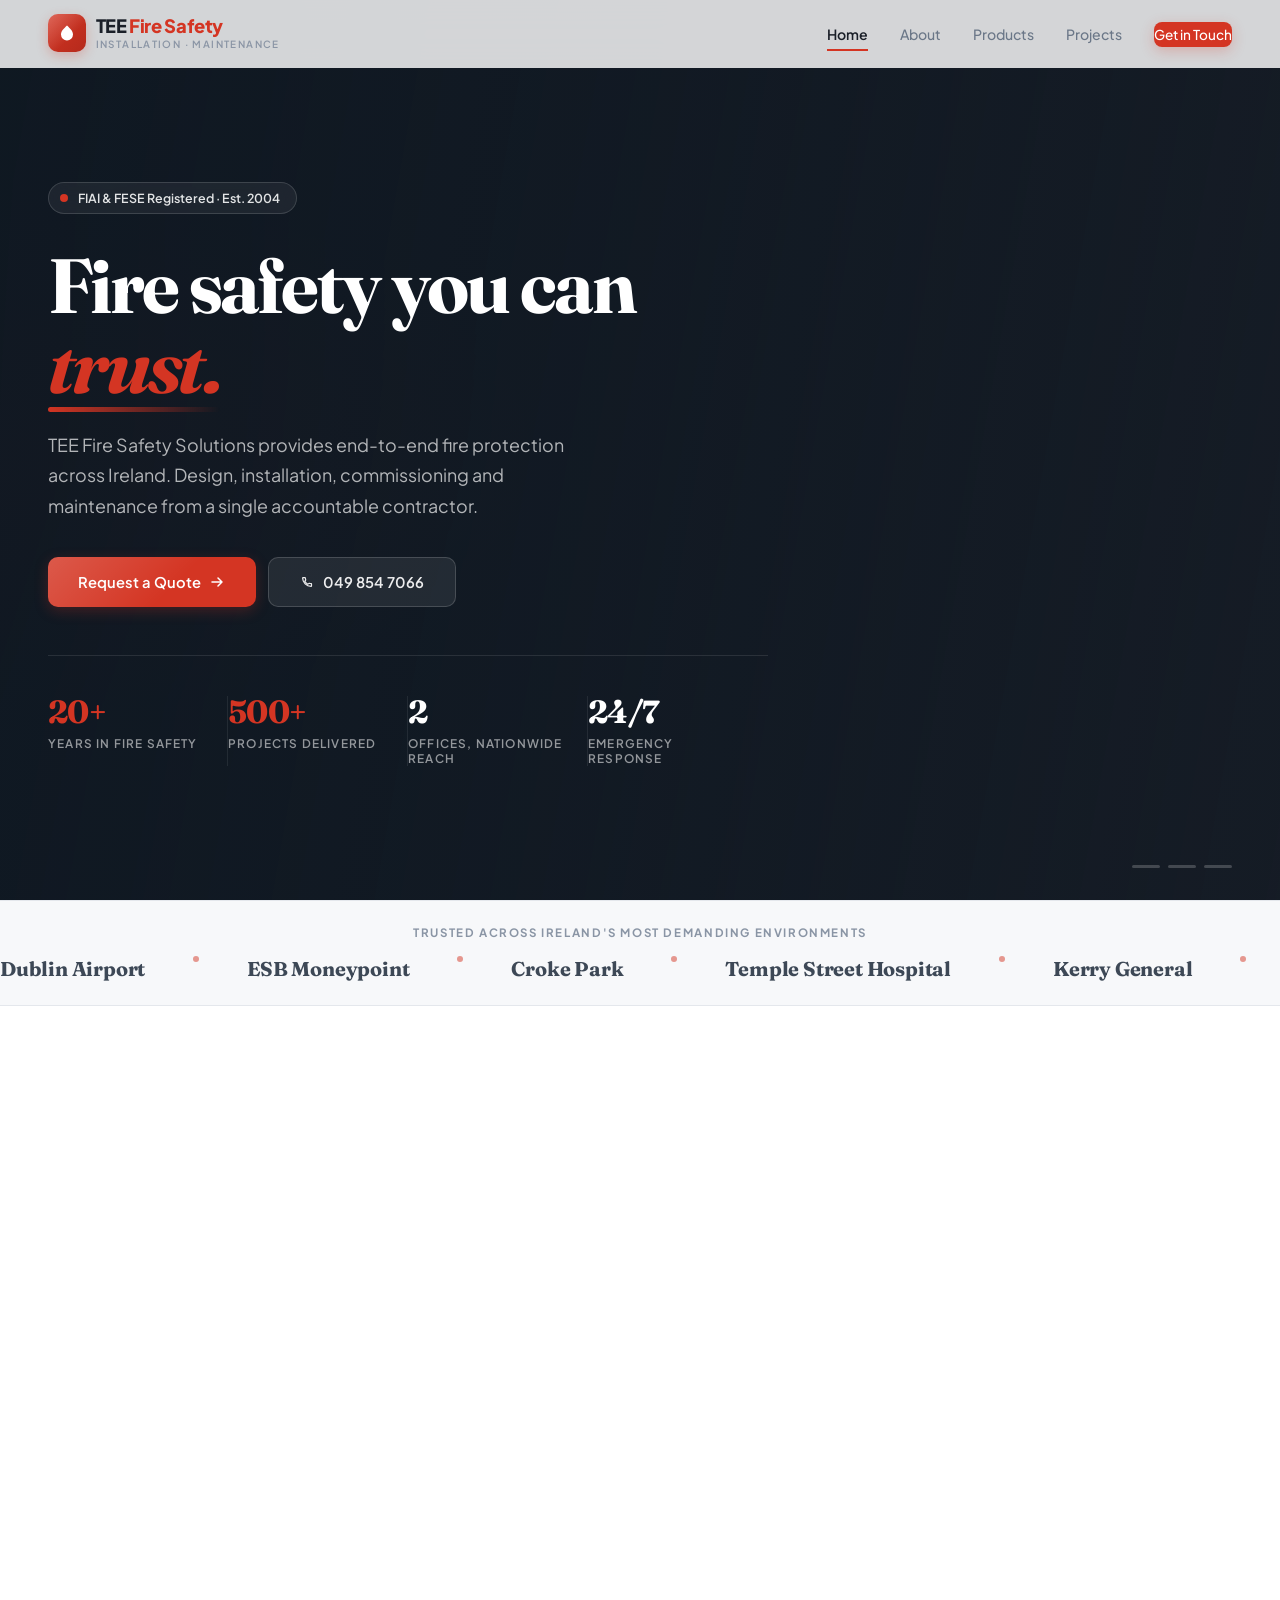
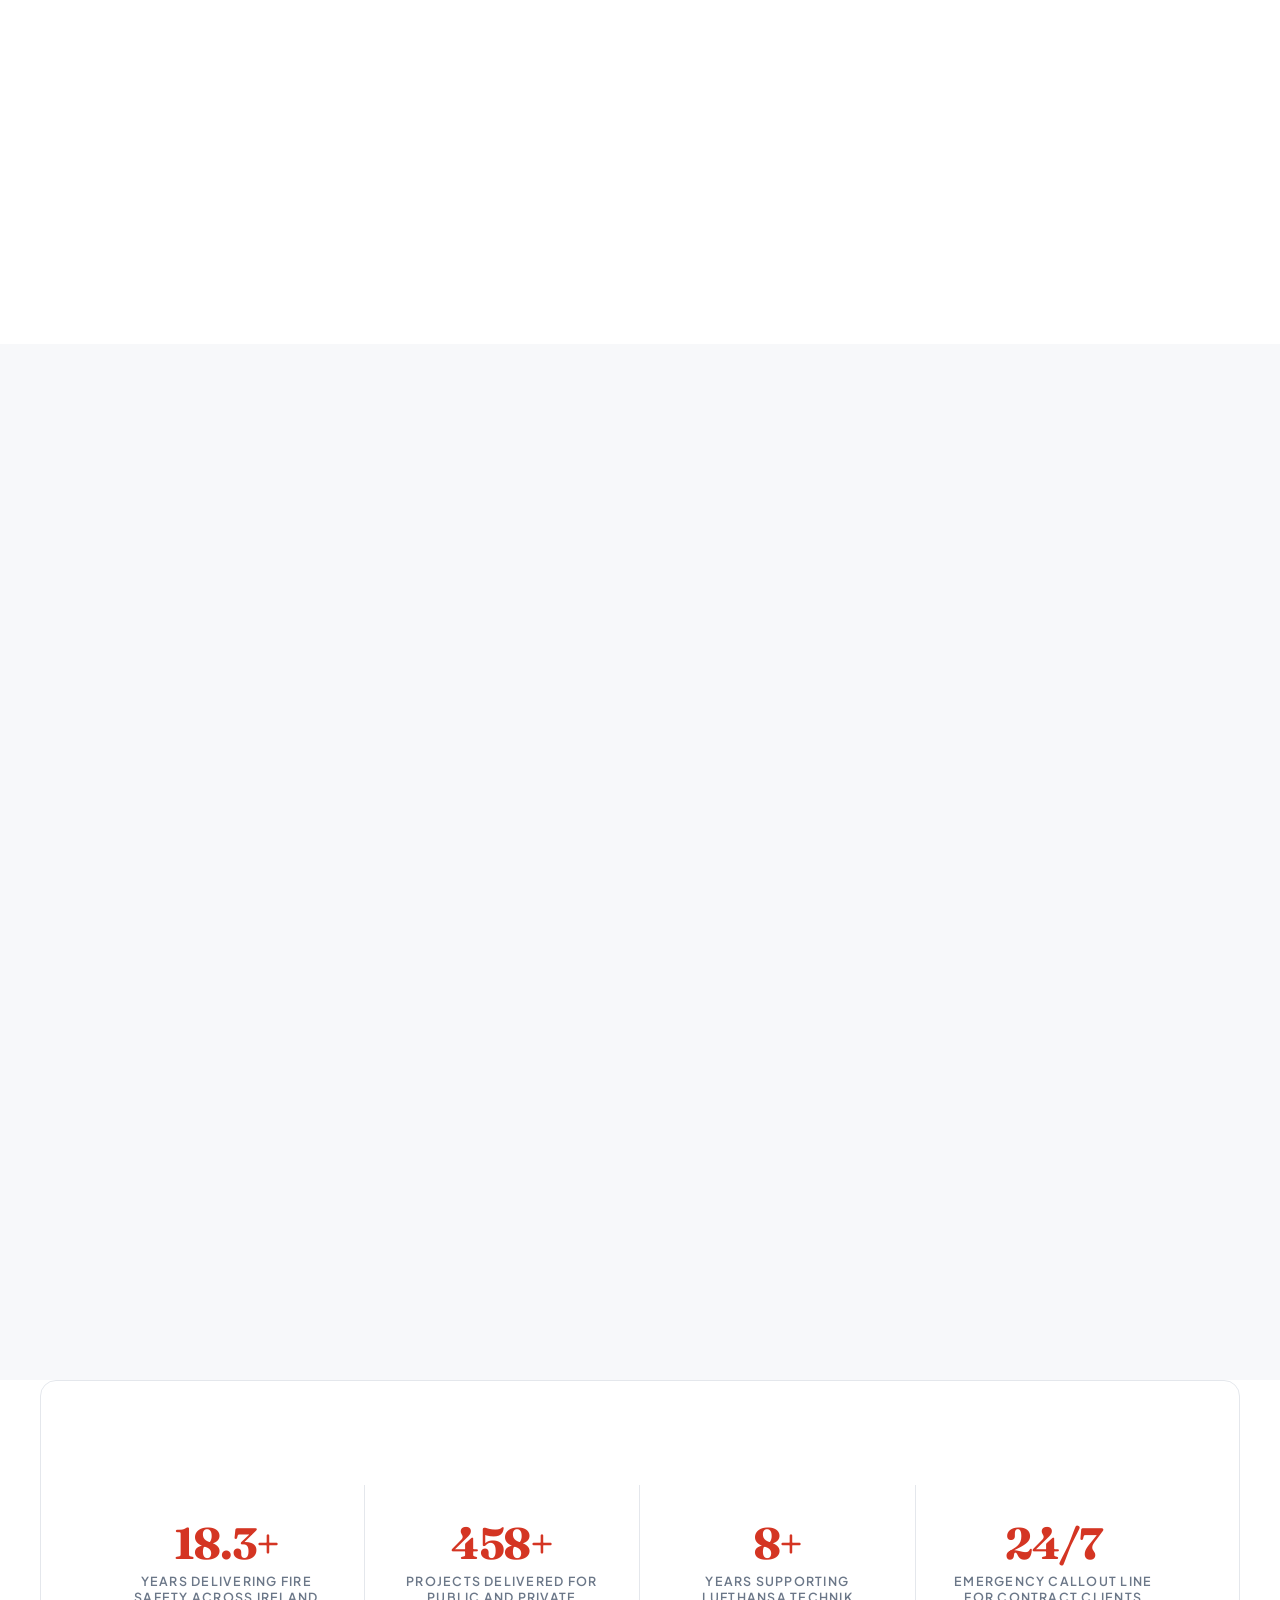
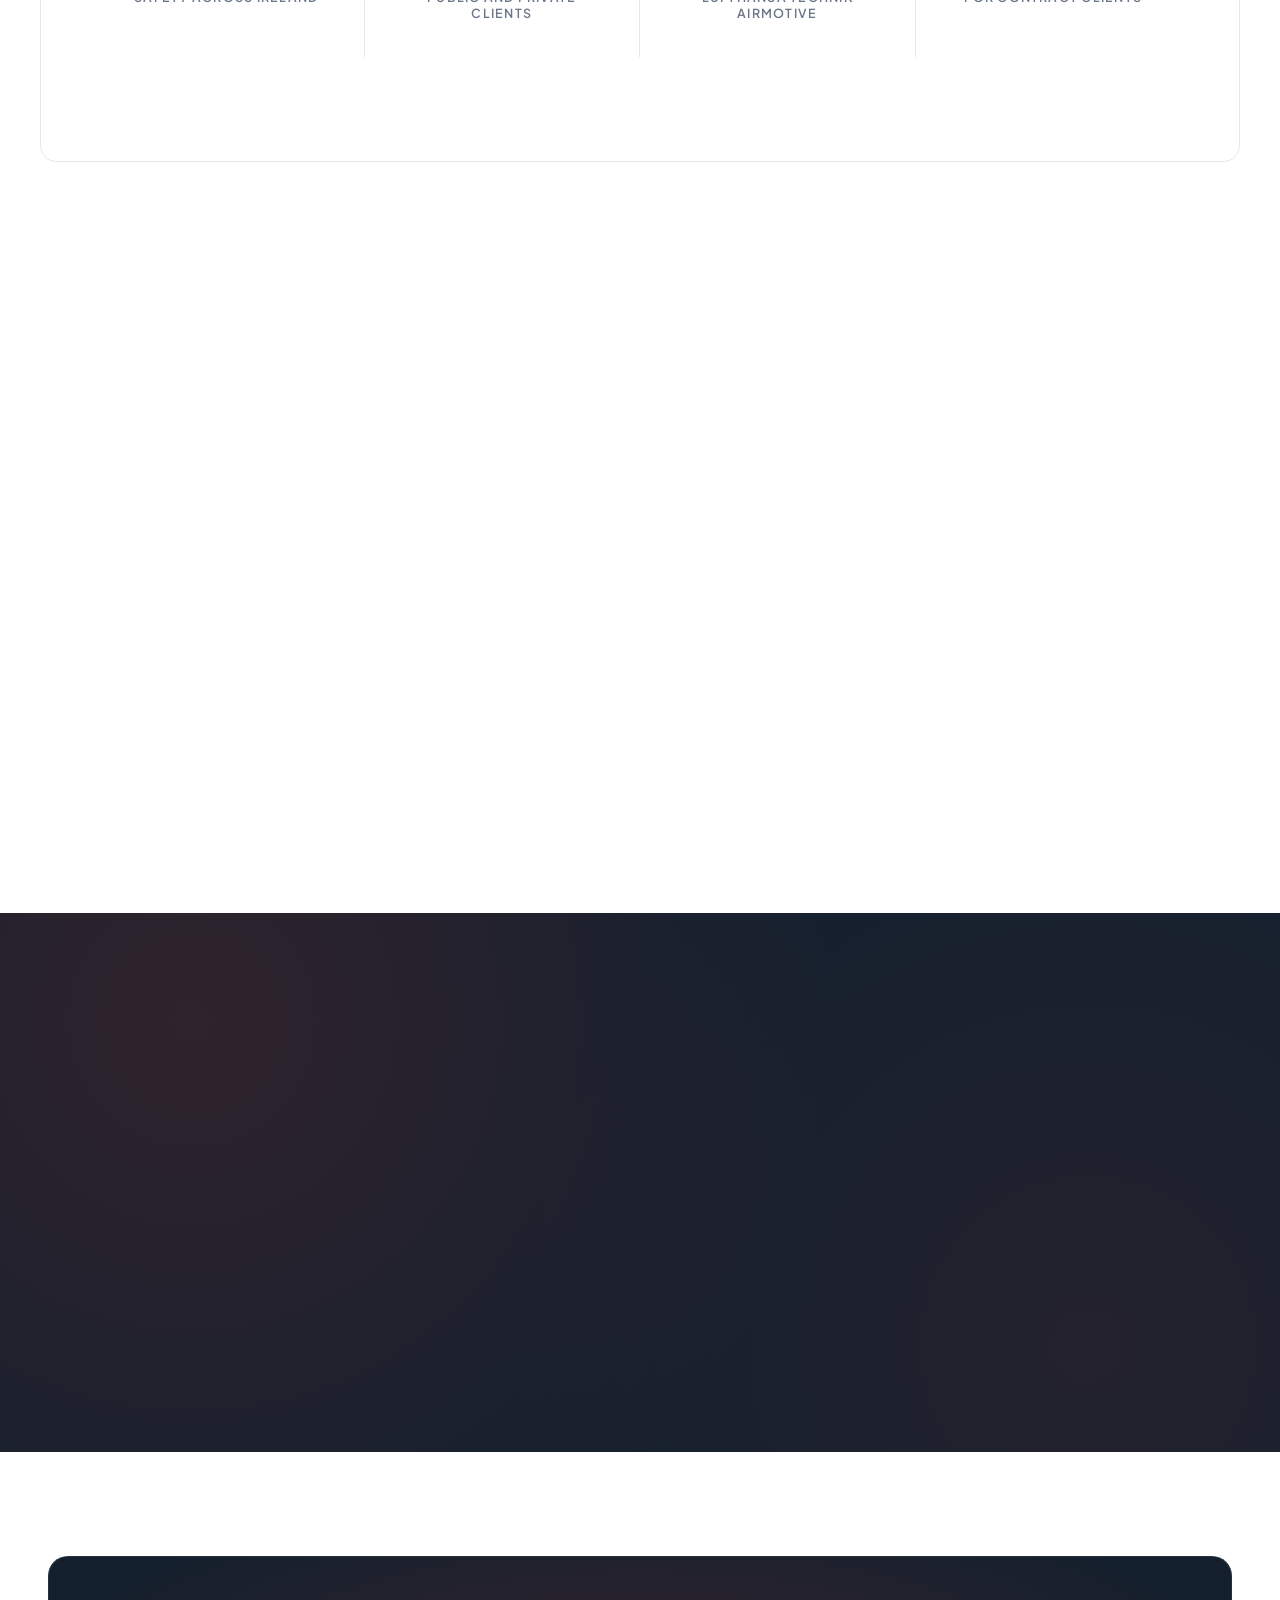
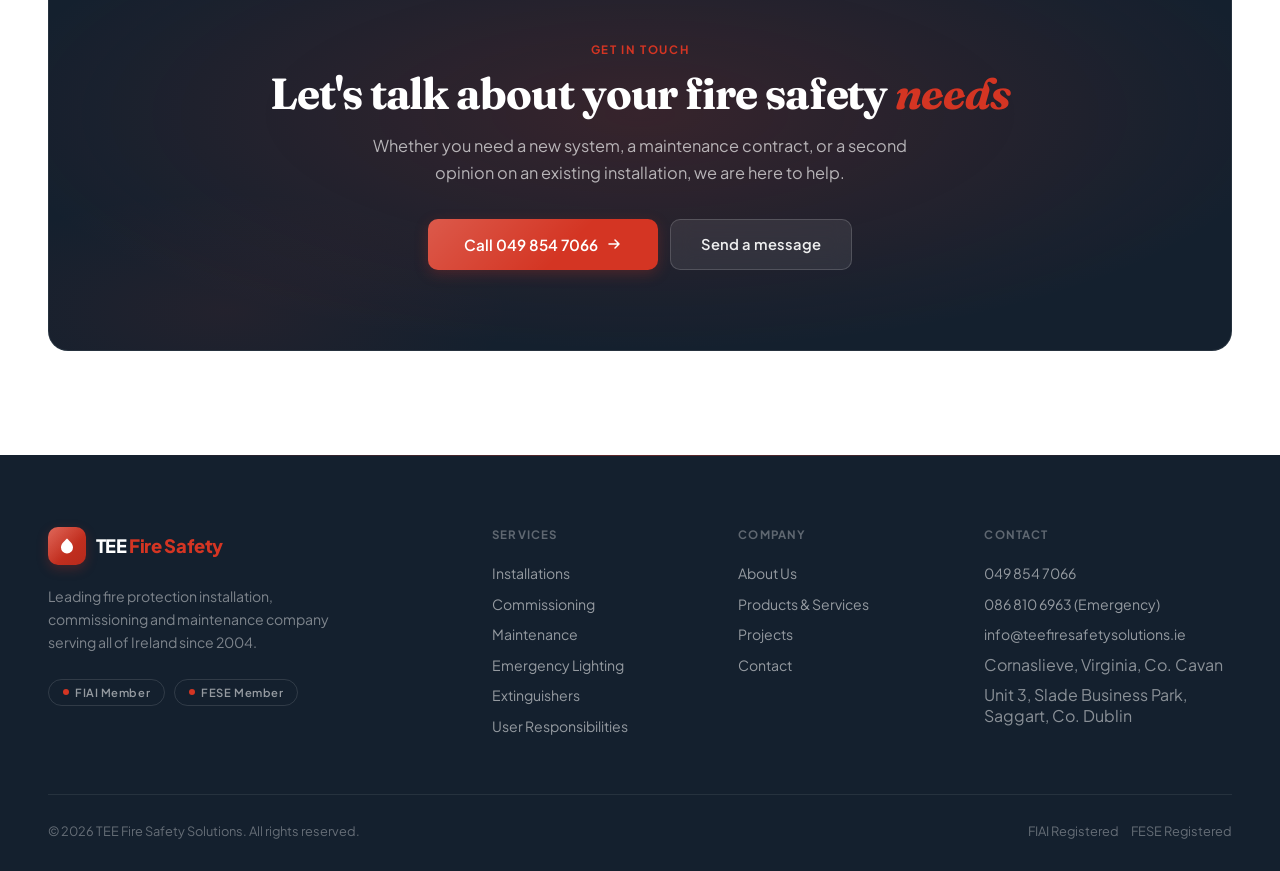
==== index.html @ 0a38d97e "Initial commit: TEE Fire Safety Solutions website rebuild" ====
<!DOCTYPE html>
<html lang="en">
<head>
<meta charset="UTF-8">
<meta name="viewport" content="width=device-width, initial-scale=1.0">
<title>TEE Fire Safety Solutions | Installation, Commissioning &amp; Maintenance</title>
<meta name="description" content="Ireland's trusted fire safety contractor since 2004. End-to-end design, installation, commissioning and maintenance of fire alarm, detection, emergency lighting and extinguisher systems. FIAI &amp; FESE registered.">
<meta name="keywords" content="fire safety Ireland, fire alarm installation, fire alarm commissioning, IS 3218, IS 3217, emergency lighting, fire extinguishers, fire detection, Virginia Cavan, Saggart Dublin">
<meta name="theme-color" content="#14202e">
<link rel="canonical" href="https://teefiresafetysolutions.ie/">
<meta property="og:type" content="website">
<meta property="og:title" content="TEE Fire Safety Solutions | Installation, Commissioning &amp; Maintenance">
<meta property="og:description" content="End-to-end fire protection services across Ireland. Installation, commissioning and maintenance from a single accountable contractor.">
<meta property="og:url" content="https://teefiresafetysolutions.ie/">
<meta property="og:image" content="https://teefiresafetysolutions.ie/images/hero-dublin-airport.jpg">
<meta name="twitter:card" content="summary_large_image">
<link rel="preconnect" href="https://fonts.googleapis.com">
<link rel="preconnect" href="https://fonts.gstatic.com" crossorigin>
<link href="https://fonts.googleapis.com/css2?family=Plus+Jakarta+Sans:wght@300;400;500;600;700;800&family=Fraunces:ital,wght@0,700;1,700&display=swap" rel="stylesheet">
<link rel="preload" as="image" href="images/hero-dublin-airport.jpg">
<link rel="stylesheet" href="styles.css">
<script type="application/ld+json">
{
  "@context": "https://schema.org",
  "@type": "LocalBusiness",
  "@id": "https://teefiresafetysolutions.ie/#business",
  "name": "TEE Fire Safety Solutions",
  "url": "https://teefiresafetysolutions.ie/",
  "description": "Fire alarm, detection, emergency lighting and extinguisher design, installation, commissioning and maintenance across Ireland.",
  "telephone": "+353-49-854-7066",
  "email": "info@teefiresafetysolutions.ie",
  "foundingDate": "2004",
  "priceRange": "$$",
  "areaServed": "IE",
  "address": [
    {
      "@type": "PostalAddress",
      "streetAddress": "Cornaslieve",
      "addressLocality": "Virginia",
      "addressRegion": "Co. Cavan",
      "addressCountry": "IE"
    },
    {
      "@type": "PostalAddress",
      "streetAddress": "Unit 3, Slade Business Park",
      "addressLocality": "Saggart",
      "addressRegion": "Co. Dublin",
      "addressCountry": "IE"
    }
  ]
}
</script>
</head>
<body>

<a href="#main" class="skip-link">Skip to main content</a>
<div class="scroll-progress" aria-hidden="true"></div>

<!-- NAV -->
<nav class="site-nav">
  <a href="index.html" class="logo" aria-label="TEE Fire Safety Solutions home">
    <div class="logo-icon"><svg width="18" height="18" viewBox="0 0 24 24" fill="none"><path d="M12 2C8 6 4 9 4 14a8 8 0 0016 0c0-5-4-8-8-12z" fill="white"/></svg></div>
    <span class="logo-text">TEE <span>Fire Safety</span><small>Installation &middot; Maintenance</small></span>
  </a>
  <ul class="nav-links">
    <li><a href="index.html" class="active">Home</a></li>
    <li><a href="about.html">About</a></li>
    <li><a href="products.html">Products</a></li>
    <li><a href="projects.html">Projects</a></li>
    <li><a href="contact.html" class="nav-cta">Get in Touch</a></li>
  </ul>
  <button class="nav-toggle" aria-label="Toggle menu" aria-expanded="false">
    <svg width="24" height="24" viewBox="0 0 24 24" fill="none" stroke="currentColor" stroke-width="2" stroke-linecap="round"><path d="M4 6h16M4 12h16M4 18h16"/></svg>
  </button>
</nav>

<main id="main">

<!-- HERO -->
<section class="hero">
  <div class="hero-slides hero-slideshow">
    <div class="hero-slide">
      <img src="images/hero-dublin-airport.jpg" alt="Dublin Airport Terminal 2" fetchpriority="high">
    </div>
    <div class="hero-slide">
      <img src="images/hero-esb-moneypoint.jpg" alt="ESB Moneypoint Power Station" loading="lazy">
    </div>
    <div class="hero-slide">
      <img src="images/hero-croke-park.jpg" alt="Croke Park Stadium" loading="lazy">
    </div>
  </div>
  <div class="hero-overlay"></div>

  <div class="hero-content">
    <div class="hero-badge">
      <span class="badge-dot"></span>
      FIAI &amp; FESE Registered &middot; Est. 2004
    </div>
    <h1>Fire safety you can <span class="h1-underline"><em>trust.</em></span></h1>
    <p class="hero-sub">TEE Fire Safety Solutions provides end-to-end fire protection across Ireland. Design, installation, commissioning and maintenance from a single accountable contractor.</p>
    <div class="hero-actions">
      <a href="contact.html" class="btn-primary">
        Request a Quote
        <svg width="16" height="16" viewBox="0 0 16 16" fill="none"><path d="M3 8h10M9 4l4 4-4 4" stroke="currentColor" stroke-width="1.5" stroke-linecap="round" stroke-linejoin="round"/></svg>
      </a>
      <a href="tel:0498547066" class="btn-secondary">
        <svg width="16" height="16" viewBox="0 0 16 16" fill="none"><path d="M5.8 7.2a7.5 7.5 0 003 3l1-.8a.5.5 0 01.5-.1 5.7 5.7 0 001.8.3.5.5 0 01.4.5v1.8a.5.5 0 01-.5.5A8.5 8.5 0 013.6 4.1a.5.5 0 01.5-.5H5.9a.5.5 0 01.5.4 5.7 5.7 0 00.3 1.8.5.5 0 01-.1.5z" stroke="currentColor" stroke-width="1.2" stroke-linecap="round" stroke-linejoin="round"/></svg>
        049 854 7066
      </a>
    </div>

    <div class="hero-stats">
      <div class="hero-stat">
        <div class="hero-stat-num"><span data-count="20" data-suffix="+">20+</span></div>
        <div class="hero-stat-label">Years in Fire Safety</div>
      </div>
      <div class="hero-stat">
        <div class="hero-stat-num"><span data-count="500" data-suffix="+">500+</span></div>
        <div class="hero-stat-label">Projects Delivered</div>
      </div>
      <div class="hero-stat">
        <div class="hero-stat-num">2</div>
        <div class="hero-stat-label">Offices, Nationwide Reach</div>
      </div>
      <div class="hero-stat">
        <div class="hero-stat-num">24/7</div>
        <div class="hero-stat-label">Emergency Response</div>
      </div>
    </div>
  </div>

  <div class="hero-indicators">
    <button class="hero-dot dot" data-slide="0" aria-label="Slide 1"></button>
    <button class="hero-dot dot" data-slide="1" aria-label="Slide 2"></button>
    <button class="hero-dot dot" data-slide="2" aria-label="Slide 3"></button>
  </div>
</section>

<!-- TRUST MARQUEE -->
<section class="marquee-strip" aria-label="Clients and sectors">
  <div class="marquee-head">Trusted across Ireland's most demanding environments</div>
  <div class="marquee-track">
    <div class="marquee-item">Dublin Airport</div><span class="marquee-dot"></span>
    <div class="marquee-item">ESB Moneypoint</div><span class="marquee-dot"></span>
    <div class="marquee-item">Croke Park</div><span class="marquee-dot"></span>
    <div class="marquee-item">Temple Street Hospital</div><span class="marquee-dot"></span>
    <div class="marquee-item">Kerry General</div><span class="marquee-dot"></span>
    <div class="marquee-item">Lufthansa Technik</div><span class="marquee-dot"></span>
    <div class="marquee-item">Dublin Airport</div><span class="marquee-dot"></span>
    <div class="marquee-item">ESB Moneypoint</div><span class="marquee-dot"></span>
    <div class="marquee-item">Croke Park</div><span class="marquee-dot"></span>
    <div class="marquee-item">Temple Street Hospital</div><span class="marquee-dot"></span>
    <div class="marquee-item">Kerry General</div><span class="marquee-dot"></span>
    <div class="marquee-item">Lufthansa Technik</div><span class="marquee-dot"></span>
  </div>
</section>

<!-- SERVICES -->
<section class="services" id="services">
  <div class="services-header" data-reveal>
    <p class="section-label">Our Services</p>
    <h2 class="section-title">One point of contact for all <em>fire safety</em> needs</h2>
    <p class="section-desc">We supply, install, commission and maintain every system we work on. No subcontractors, no finger-pointing.</p>
  </div>

  <div class="services-grid" data-stagger>
    <a href="products.html#installations" class="service-card">
      <div class="service-icon"><svg width="22" height="22" viewBox="0 0 24 24" fill="none"><path d="M10 2a6 6 0 00-6 6v4l-1.5 2H21.5L20 12V8a6 6 0 00-6-6" stroke="currentColor" stroke-width="1.5" stroke-linecap="round"/><path d="M8.5 20a3.5 3.5 0 007 0" stroke="currentColor" stroke-width="1.5" stroke-linecap="round"/></svg></div>
      <h3>Fire Alarm Systems</h3>
      <p>Full design, supply and installation of addressable and conventional fire alarm systems. From single-zone panels to large networked installations.</p>
      <span class="service-card-more">Learn more <svg width="12" height="12" viewBox="0 0 16 16" fill="none"><path d="M3 8h10M9 4l4 4-4 4" stroke="currentColor" stroke-width="1.5" stroke-linecap="round" stroke-linejoin="round"/></svg></span>
    </a>

    <a href="products.html#commissioning" class="service-card">
      <div class="service-icon"><svg width="22" height="22" viewBox="0 0 24 24" fill="none"><path d="M9 11l3 3L22 4" stroke="currentColor" stroke-width="1.5" stroke-linecap="round" stroke-linejoin="round"/><path d="M21 12v7a2 2 0 01-2 2H5a2 2 0 01-2-2V5a2 2 0 012-2h11" stroke="currentColor" stroke-width="1.5" stroke-linecap="round" stroke-linejoin="round"/></svg></div>
      <h3>Commissioning</h3>
      <p>Independent commissioning of fire alarm and detection systems to IS 3218 and BS 5839. Full certification and documentation for every project.</p>
      <span class="service-card-more">Learn more <svg width="12" height="12" viewBox="0 0 16 16" fill="none"><path d="M3 8h10M9 4l4 4-4 4" stroke="currentColor" stroke-width="1.5" stroke-linecap="round" stroke-linejoin="round"/></svg></span>
    </a>

    <a href="products.html#maintenance" class="service-card">
      <div class="service-icon"><svg width="22" height="22" viewBox="0 0 24 24" fill="none"><path d="M14.7 6.3a1 1 0 000 1.4l1.6 1.6a1 1 0 001.4 0l3.77-3.77a6 6 0 01-7.94 7.94L6.9 20.1a2.1 2.1 0 01-3-3l6.63-6.63a6 6 0 017.94-7.94L14.7 6.3z" stroke="currentColor" stroke-width="1.5" stroke-linecap="round" stroke-linejoin="round"/></svg></div>
      <h3>Maintenance &amp; Servicing</h3>
      <p>Scheduled maintenance contracts to keep your systems compliant and operational. Quarterly, bi-annual and annual plans, nationwide.</p>
      <span class="service-card-more">Learn more <svg width="12" height="12" viewBox="0 0 16 16" fill="none"><path d="M3 8h10M9 4l4 4-4 4" stroke="currentColor" stroke-width="1.5" stroke-linecap="round" stroke-linejoin="round"/></svg></span>
    </a>

    <a href="products.html#emergency-lighting" class="service-card">
      <div class="service-icon"><svg width="22" height="22" viewBox="0 0 24 24" fill="none"><circle cx="12" cy="12" r="4" stroke="currentColor" stroke-width="1.5"/><path d="M12 2v4M12 18v4M4.93 4.93l2.83 2.83M16.24 16.24l2.83 2.83M2 12h4M18 12h4M4.93 19.07l2.83-2.83M16.24 7.76l2.83-2.83" stroke="currentColor" stroke-width="1.5" stroke-linecap="round"/></svg></div>
      <h3>Emergency Lighting</h3>
      <p>Design, installation and testing of emergency lighting systems in compliance with IS 3217. Maintained and non-maintained units for every building type.</p>
      <span class="service-card-more">Learn more <svg width="12" height="12" viewBox="0 0 16 16" fill="none"><path d="M3 8h10M9 4l4 4-4 4" stroke="currentColor" stroke-width="1.5" stroke-linecap="round" stroke-linejoin="round"/></svg></span>
    </a>

    <a href="products.html#other" class="service-card">
      <div class="service-icon"><svg width="22" height="22" viewBox="0 0 24 24" fill="none"><path d="M12 2C8 6 4 9 4 14a8 8 0 0016 0c0-5-4-8-8-12z" stroke="currentColor" stroke-width="1.5" stroke-linecap="round" stroke-linejoin="round"/></svg></div>
      <h3>Suppression Systems</h3>
      <p>Specialist fire suppression for server rooms, kitchens, and high-risk industrial environments. Gas, foam and water mist options tailored to site.</p>
      <span class="service-card-more">Learn more <svg width="12" height="12" viewBox="0 0 16 16" fill="none"><path d="M3 8h10M9 4l4 4-4 4" stroke="currentColor" stroke-width="1.5" stroke-linecap="round" stroke-linejoin="round"/></svg></span>
    </a>

    <a href="products.html#extinguishers" class="service-card">
      <div class="service-icon"><svg width="22" height="22" viewBox="0 0 24 24" fill="none"><path d="M12 22s-8-4.5-8-11.8A8 8 0 0112 2a8 8 0 018 8.2c0 7.3-8 11.8-8 11.8z" stroke="currentColor" stroke-width="1.5"/><circle cx="12" cy="10" r="3" stroke="currentColor" stroke-width="1.5"/></svg></div>
      <h3>Fire Extinguishers</h3>
      <p>Supply, installation and annual servicing of all classes of portable fire extinguishers. Compliant with IS 291 and BS 5306 standards.</p>
      <span class="service-card-more">Learn more <svg width="12" height="12" viewBox="0 0 16 16" fill="none"><path d="M3 8h10M9 4l4 4-4 4" stroke="currentColor" stroke-width="1.5" stroke-linecap="round" stroke-linejoin="round"/></svg></span>
    </a>
  </div>
</section>

<!-- PROJECTS -->
<section class="projects" id="projects">
  <div class="projects-header" data-reveal>
    <p class="section-label">Track Record</p>
    <h2 class="section-title">Trusted on Ireland's <em>biggest</em> projects</h2>
    <p class="section-desc">From hospitals to airports to stadiums, TEE has delivered fire safety systems across the country's most demanding environments.</p>
  </div>

  <div class="project-grid" data-stagger>
    <a href="project-dublin-airport.html" class="project-card">
      <div class="project-img-wrap">
        <img src="images/project-dublin-airport.jpg" alt="Dublin Airport" class="project-img" loading="lazy">
        <div class="project-img-overlay"></div>
        <span class="project-img-tag">Aviation</span>
      </div>
      <div class="project-body">
        <h3>Dublin Airport T1 &amp; T2</h3>
        <p>Major fire alarm installation and fitout works across both Terminal 1 extension and Terminal 2.</p>
        <div class="project-meta">
          <span class="project-meta-loc">Dublin, Ireland</span>
          <span class="project-meta-link">View case study <svg width="12" height="12" viewBox="0 0 16 16" fill="none"><path d="M3 8h10M9 4l4 4-4 4" stroke="currentColor" stroke-width="1.5" stroke-linecap="round" stroke-linejoin="round"/></svg></span>
        </div>
      </div>
    </a>

    <a href="project-esb-moneypoint.html" class="project-card">
      <div class="project-img-wrap">
        <img src="images/project-esb-moneypoint.jpg" alt="ESB Moneypoint" class="project-img" loading="lazy">
        <div class="project-img-overlay"></div>
        <span class="project-img-tag">Energy</span>
      </div>
      <div class="project-body">
        <h3>ESB Moneypoint</h3>
        <p>Europe's only fibre laser fire alarm, detection and deluge system, protecting the movement of combustible coal from ship to stockyard.</p>
        <div class="project-meta">
          <span class="project-meta-loc">Co. Clare</span>
          <span class="project-meta-link">View case study <svg width="12" height="12" viewBox="0 0 16 16" fill="none"><path d="M3 8h10M9 4l4 4-4 4" stroke="currentColor" stroke-width="1.5" stroke-linecap="round" stroke-linejoin="round"/></svg></span>
        </div>
      </div>
    </a>

    <a href="project-croke-park.html" class="project-card">
      <div class="project-img-wrap">
        <img src="images/project-croke-park.jpg" alt="Croke Park" class="project-img" loading="lazy">
        <div class="project-img-overlay"></div>
        <span class="project-img-tag">Stadiums</span>
      </div>
      <div class="project-body">
        <h3>Croke Park</h3>
        <p>Fire alarm installation carried out in a live stadium environment with zero downtime or interference to operations.</p>
        <div class="project-meta">
          <span class="project-meta-loc">Dublin, Ireland</span>
          <span class="project-meta-link">View case study <svg width="12" height="12" viewBox="0 0 16 16" fill="none"><path d="M3 8h10M9 4l4 4-4 4" stroke="currentColor" stroke-width="1.5" stroke-linecap="round" stroke-linejoin="round"/></svg></span>
        </div>
      </div>
    </a>

    <a href="project-temple-street.html" class="project-card">
      <div class="project-img-wrap">
        <img src="images/project-temple-street.jpg" alt="Temple Street Children's Hospital" class="project-img" loading="lazy">
        <div class="project-img-overlay"></div>
        <span class="project-img-tag">Healthcare</span>
      </div>
      <div class="project-body">
        <h3>Temple Street Children's Hospital</h3>
        <p>Full addressable fire alarm system installation across an active hospital with zero downtime to patients or staff.</p>
        <div class="project-meta">
          <span class="project-meta-loc">Dublin, Ireland</span>
          <span class="project-meta-link">View case study <svg width="12" height="12" viewBox="0 0 16 16" fill="none"><path d="M3 8h10M9 4l4 4-4 4" stroke="currentColor" stroke-width="1.5" stroke-linecap="round" stroke-linejoin="round"/></svg></span>
        </div>
      </div>
    </a>

    <a href="project-kerry-general.html" class="project-card">
      <div class="project-img-wrap">
        <img src="images/project-kerry-general.jpg" alt="Kerry General Hospital" class="project-img" loading="lazy">
        <div class="project-img-overlay"></div>
        <span class="project-img-tag">Healthcare</span>
      </div>
      <div class="project-body">
        <h3>Kerry General Hospital</h3>
        <p>Complete new addressable fire alarm system installed throughout the hospital, delivered on time and on budget.</p>
        <div class="project-meta">
          <span class="project-meta-loc">Tralee, Co. Kerry</span>
          <span class="project-meta-link">View case study <svg width="12" height="12" viewBox="0 0 16 16" fill="none"><path d="M3 8h10M9 4l4 4-4 4" stroke="currentColor" stroke-width="1.5" stroke-linecap="round" stroke-linejoin="round"/></svg></span>
        </div>
      </div>
    </a>

    <a href="project-lufthansa-technik.html" class="project-card">
      <div class="project-img-wrap">
        <img src="images/project-lufthansa.jpg" alt="Lufthansa Technik Airmotive Ireland" class="project-img" loading="lazy">
        <div class="project-img-overlay"></div>
        <span class="project-img-tag">Industrial</span>
      </div>
      <div class="project-body">
        <h3>Lufthansa Technik Airmotive</h3>
        <p>Ongoing electrical and fire safety works spanning 8+ years at the Dublin aviation maintenance facility.</p>
        <div class="project-meta">
          <span class="project-meta-loc">Rathcoole, Co. Dublin</span>
          <span class="project-meta-link">View case study <svg width="12" height="12" viewBox="0 0 16 16" fill="none"><path d="M3 8h10M9 4l4 4-4 4" stroke="currentColor" stroke-width="1.5" stroke-linecap="round" stroke-linejoin="round"/></svg></span>
        </div>
      </div>
    </a>
  </div>
</section>

<!-- WHY TEE -->
<section class="why-section" id="why">
  <div class="why-inner">
    <div class="why-header" data-reveal>
      <p class="section-label">Why TEE</p>
      <h2 class="section-title">The single point of contact your project <em>needs</em></h2>
      <p class="section-desc">Everything channelled through one team means fewer delays, clearer accountability, and better outcomes.</p>
    </div>

    <div class="why-grid">
      <div class="why-visual" data-reveal>
        <div class="why-visual-stat">
          <div class="wv-icon">
            <svg width="18" height="18" viewBox="0 0 24 24" fill="none"><path d="M12 22s-8-4.5-8-11.8A8 8 0 0120 10.2c0 7.3-8 11.8-8 11.8z" stroke="currentColor" stroke-width="1.5"/></svg>
          </div>
          <div class="wv-text">
            <strong>Cavan HQ + Dublin Office</strong>
            <small>Virginia, Co. Cavan &amp; Saggart, Co. Dublin</small>
          </div>
        </div>
        <div class="why-visual-stat">
          <div class="wv-icon">
            <svg width="18" height="18" viewBox="0 0 24 24" fill="none"><path d="M10 2L3 5v5c0 4.4 3 8.5 7 9.5 4-1 7-5.1 7-9.5V5z" stroke="currentColor" stroke-width="1.5"/></svg>
          </div>
          <div class="wv-text">
            <strong>FIAI &amp; FESE Members</strong>
            <small>Recognised by Ireland's fire industry bodies</small>
          </div>
        </div>
        <div class="why-visual-stat">
          <div class="wv-icon">
            <svg width="18" height="18" viewBox="0 0 24 24" fill="none"><path d="M12 2C8 6 4 9 4 14a8 8 0 0016 0c0-5-4-8-8-12z" stroke="currentColor" stroke-width="1.5"/></svg>
          </div>
          <div class="wv-text">
            <strong>Founded by Timmy England</strong>
            <small>20+ years of hands-on fire safety experience</small>
          </div>
        </div>
        <div class="why-visual-stat">
          <div class="wv-icon">
            <svg width="18" height="18" viewBox="0 0 24 24" fill="none"><path d="M16.7 5.3L8 14l-4.7-4.7" stroke="currentColor" stroke-width="1.8" stroke-linecap="round" stroke-linejoin="round"/></svg>
          </div>
          <div class="wv-text">
            <strong>Fully Compliant &amp; Insured</strong>
            <small>Installs meet IS 3218, IS 3217, BS 5839</small>
          </div>
        </div>
      </div>

      <div class="why-list" data-stagger>
        <div class="why-item">
          <div class="why-num">01</div>
          <div>
            <h4>True one-stop shop</h4>
            <p>We handle supply, installation, commissioning and maintenance in-house. One contract, one contact, full accountability.</p>
          </div>
        </div>
        <div class="why-item">
          <div class="why-num">02</div>
          <div>
            <h4>Live environment specialists</h4>
            <p>Hospitals, airports, stadiums. Proven track record of delivering complex installations in occupied buildings with zero downtime.</p>
          </div>
        </div>
        <div class="why-item">
          <div class="why-num">03</div>
          <div>
            <h4>Compliance first</h4>
            <p>Every system we install meets the required fire industry regulations. Full documentation and certification on every project.</p>
          </div>
        </div>
        <div class="why-item">
          <div class="why-num">04</div>
          <div>
            <h4>Long-term relationships</h4>
            <p>Many of our clients have been with us for 8+ years. We do not disappear after handover. We are there for the life of the system.</p>
          </div>
        </div>
      </div>
    </div>
  </div>
</section>

<!-- STAT ROW -->
<section class="stat-row">
  <div class="stat-cell">
    <h3><span data-count="20" data-suffix="+">20+</span></h3>
    <p>Years delivering fire safety across Ireland</p>
  </div>
  <div class="stat-cell">
    <h3><span data-count="500" data-suffix="+">500+</span></h3>
    <p>Projects delivered for public and private clients</p>
  </div>
  <div class="stat-cell">
    <h3><span>8<span>+</span></span></h3>
    <p>Years supporting Lufthansa Technik Airmotive</p>
  </div>
  <div class="stat-cell">
    <h3><span>24/7</span></h3>
    <p>Emergency callout line for contract clients</p>
  </div>
</section>

<!-- TESTIMONIALS -->
<section class="testimonials" id="reviews">
  <div class="testimonials-header" data-reveal>
    <p class="section-label">Client Feedback</p>
    <h2 class="section-title">What our clients <em>say</em></h2>
    <p class="section-desc">Trusted by facilities managers, contractors and building owners across Ireland.</p>
  </div>

  <div class="testimonial-grid" data-stagger>
    <figure class="testimonial-card">
      <div class="tc-quote">"</div>
      <blockquote>100% quality installation carried out in a live stadium where we never incurred any downtime. His staff were diligent and very helpful. I would have no problem recommending TEE for any fire alarm works.</blockquote>
      <figcaption class="testimonial-author">
        <div class="author-avatar">SM</div>
        <div class="author-info">
          <span>Stadium Management</span>
          <small>Croke Park</small>
        </div>
      </figcaption>
    </figure>

    <figure class="testimonial-card">
      <div class="tc-quote">"</div>
      <blockquote>Very professional to deal with and very obliging. On many occasions Timmy would arrange his staff at very short notice to come to site to fix a problem. TEE contributed greatly to improvements on our site.</blockquote>
      <figcaption class="testimonial-author">
        <div class="author-avatar">LT</div>
        <div class="author-info">
          <span>Lufthansa Technik</span>
          <small>8+ Year Working Relationship</small>
        </div>
      </figcaption>
    </figure>

    <figure class="testimonial-card">
      <div class="tc-quote">"</div>
      <blockquote>I have found TEE to be professional, diligent and customer-focused at all times to ensure a best-in-class installation and commissioning is achieved. I would have no hesitation in recommending TEE.</blockquote>
      <figcaption class="testimonial-author">
        <div class="author-avatar">DA</div>
        <div class="author-info">
          <span>Dublin Airport Authority</span>
          <small>Terminal 1 &amp; 2 Projects</small>
        </div>
      </figcaption>
    </figure>
  </div>
</section>

<!-- SECTORS -->
<section class="sectors" id="sectors">
  <div class="sectors-header" data-reveal>
    <p class="section-label">Sectors We Serve</p>
    <h2 class="section-title">Fire safety across every industry</h2>
    <p class="section-desc">Whatever the environment, we have the expertise to protect it.</p>
  </div>

  <div class="sectors-grid" data-stagger>
    <div class="sector-pill">Healthcare</div>
    <div class="sector-pill">Industrial</div>
    <div class="sector-pill">Commercial</div>
    <div class="sector-pill">Retail &amp; Services</div>
    <div class="sector-pill">Pharmaceutical</div>
    <div class="sector-pill">Hotel &amp; Leisure</div>
    <div class="sector-pill">Environmental</div>
    <div class="sector-pill">Aviation</div>
    <div class="sector-pill">Energy</div>
    <div class="sector-pill">Education</div>
  </div>
</section>

<!-- CTA -->
<section class="cta-section" id="contact">
  <div class="cta-inner">
    <div class="cta-banner dark">
      <p class="section-label">Get in Touch</p>
      <h2 class="section-title">Let's talk about your fire safety <em>needs</em></h2>
      <p class="section-desc">Whether you need a new system, a maintenance contract, or a second opinion on an existing installation, we are here to help.</p>
      <div class="cta-banner-actions">
        <a href="tel:0498547066" class="btn-primary">
          Call 049 854 7066
          <svg width="16" height="16" viewBox="0 0 16 16" fill="none"><path d="M3 8h10M9 4l4 4-4 4" stroke="currentColor" stroke-width="1.5" stroke-linecap="round" stroke-linejoin="round"/></svg>
        </a>
        <a href="contact.html" class="btn-secondary">Send a message</a>
      </div>
    </div>
  </div>
</section>

</main>

<!-- FOOTER -->
<footer>
  <div class="footer-inner">
    <div class="footer-brand">
      <a href="index.html" class="logo">
        <div class="logo-icon"><svg width="18" height="18" viewBox="0 0 24 24" fill="none"><path d="M12 2C8 6 4 9 4 14a8 8 0 0016 0c0-5-4-8-8-12z" fill="white"/></svg></div>
        <span class="logo-text">TEE <span>Fire Safety</span></span>
      </a>
      <p>Leading fire protection installation, commissioning and maintenance company serving all of Ireland since 2004.</p>
      <div class="footer-badges">
        <span class="footer-badge">FIAI Member</span>
        <span class="footer-badge">FESE Member</span>
      </div>
    </div>
    <div class="footer-col">
      <h4>Services</h4>
      <ul>
        <li><a href="products.html#installations">Installations</a></li>
        <li><a href="products.html#commissioning">Commissioning</a></li>
        <li><a href="products.html#maintenance">Maintenance</a></li>
        <li><a href="products.html#emergency-lighting">Emergency Lighting</a></li>
        <li><a href="products.html#extinguishers">Extinguishers</a></li>
        <li><a href="products.html#responsibilities">User Responsibilities</a></li>
      </ul>
    </div>
    <div class="footer-col">
      <h4>Company</h4>
      <ul>
        <li><a href="about.html">About Us</a></li>
        <li><a href="products.html">Products &amp; Services</a></li>
        <li><a href="projects.html">Projects</a></li>
        <li><a href="contact.html">Contact</a></li>
      </ul>
    </div>
    <div class="footer-col">
      <h4>Contact</h4>
      <ul>
        <li><a href="tel:0498547066">049 854 7066</a></li>
        <li><a href="tel:0868106963">086 810 6963 (Emergency)</a></li>
        <li><a href="mailto:info@teefiresafetysolutions.ie">info@teefiresafetysolutions.ie</a></li>
        <li>Cornaslieve, Virginia, Co. Cavan</li>
        <li>Unit 3, Slade Business Park, Saggart, Co. Dublin</li>
      </ul>
    </div>
  </div>
  <div class="footer-bottom">
    <span>&copy; <span data-year>2026</span> TEE Fire Safety Solutions. All rights reserved.</span>
    <div class="memberships">
      <span>FIAI Registered</span>
      <span>FESE Registered</span>
    </div>
  </div>
</footer>

<script src="main.js" defer></script>
</body>
</html>
---- styles.css ----
/* =========================================================
   TEE Fire Safety Solutions - Shared Stylesheet
   v2 - 2026
   ========================================================= */

*, *::before, *::after { margin: 0; padding: 0; box-sizing: border-box; }

:root {
  --white: #ffffff;
  --off-white: #f7f8fa;
  --gray-50: #f0f2f5;
  --gray-100: #e4e7ec;
  --gray-200: #cdd3dc;
  --gray-400: #8a95a5;
  --gray-500: #6b7788;
  --gray-700: #3d4856;
  --gray-900: #1a1f28;
  --fire: #d43523;
  --fire-light: #e8493a;
  --fire-dark: #b52a1c;
  --fire-glow: rgba(212, 53, 35, 0.08);
  --fire-glow-strong: rgba(212, 53, 35, 0.14);
  --navy: #14202e;
  --navy-deep: #0f1822;
  --font-body: 'Plus Jakarta Sans', sans-serif;
  --font-display: 'Fraunces', serif;
  --shadow-sm: 0 2px 8px rgba(15, 24, 34, 0.04);
  --shadow-md: 0 8px 28px rgba(15, 24, 34, 0.07);
  --shadow-lg: 0 20px 50px rgba(15, 24, 34, 0.10);
  --radius-sm: 8px;
  --radius-md: 12px;
  --radius-lg: 16px;
  --radius-xl: 20px;
}

html { scroll-behavior: smooth; }

body {
  font-family: var(--font-body);
  background: var(--white);
  color: var(--gray-700);
  overflow-x: hidden;
  -webkit-font-smoothing: antialiased;
  text-rendering: optimizeLegibility;
}

a { color: inherit; text-decoration: none; }
img { display: block; max-width: 100%; }

::selection { background: rgba(212, 53, 35, 0.22); color: var(--gray-900); }

/* Skip link for a11y */
.skip-link {
  position: absolute; top: -60px; left: 1rem; z-index: 200;
  background: var(--fire); color: var(--white);
  padding: 0.75rem 1.25rem; border-radius: 8px;
  font-size: 0.85rem; font-weight: 600;
  transition: top 0.2s;
}
.skip-link:focus { top: 1rem; }

/* =========================================================
   SCROLL PROGRESS BAR
   ========================================================= */
.scroll-progress {
  position: fixed; top: 0; left: 0;
  height: 2px; width: 0%;
  background: linear-gradient(90deg, var(--fire), var(--fire-light));
  z-index: 101;
  transition: width 0.08s linear;
}

/* =========================================================
   NAV
   ========================================================= */
nav.site-nav {
  position: fixed;
  top: 0; left: 0; right: 0;
  z-index: 100;
  padding: 0.9rem 3rem;
  display: flex;
  align-items: center;
  justify-content: space-between;
  backdrop-filter: blur(20px);
  -webkit-backdrop-filter: blur(20px);
  background: rgba(255, 255, 255, 0.82);
  border-bottom: 1px solid transparent;
  transition: padding 0.25s ease, background 0.25s ease, border-color 0.25s ease, box-shadow 0.25s ease;
}
nav.site-nav.scrolled {
  padding: 0.6rem 3rem;
  background: rgba(255, 255, 255, 0.94);
  border-bottom-color: var(--gray-100);
  box-shadow: 0 4px 20px rgba(15, 24, 34, 0.04);
}

.logo { display: flex; align-items: center; gap: 0.6rem; }
.logo-icon {
  width: 38px; height: 38px;
  background: linear-gradient(135deg, var(--fire) 0%, var(--fire-dark) 100%);
  border-radius: 10px;
  display: flex; align-items: center; justify-content: center;
  box-shadow: 0 4px 12px rgba(212, 53, 35, 0.25);
  position: relative;
  overflow: hidden;
}
.logo-icon::after {
  content: ''; position: absolute; inset: 0;
  background: linear-gradient(135deg, rgba(255,255,255,0.25) 0%, transparent 60%);
}
.logo-text {
  font-weight: 800; font-size: 1.15rem; color: var(--gray-900);
  letter-spacing: -0.02em; line-height: 1;
}
.logo-text span { color: var(--fire); }
.logo-text small {
  display: block; font-size: 0.62rem; font-weight: 600;
  color: var(--gray-400); text-transform: uppercase;
  letter-spacing: 0.14em; margin-top: 0.25rem;
}

.nav-links { display: flex; gap: 2rem; list-style: none; align-items: center; }
.nav-links a {
  position: relative;
  font-size: 0.88rem; font-weight: 500;
  color: var(--gray-500); transition: color 0.2s;
  padding: 0.25rem 0;
}
.nav-links a::after {
  content: ''; position: absolute;
  left: 0; right: 0; bottom: -4px;
  height: 2px; background: var(--fire);
  transform: scaleX(0); transform-origin: left;
  transition: transform 0.25s ease;
}
.nav-links a:hover { color: var(--gray-900); }
.nav-links a:hover::after { transform: scaleX(1); }
.nav-links a.active { color: var(--gray-900); font-weight: 600; }
.nav-links a.active::after { transform: scaleX(1); }
.nav-links a.nav-cta::after { display: none; }

.nav-cta {
  background: var(--fire) !important; color: var(--white) !important;
  padding: 0.65rem 1.4rem; border-radius: 8px;
  font-weight: 600; font-size: 0.85rem !important;
  transition: background 0.2s, transform 0.2s, box-shadow 0.2s !important;
  box-shadow: 0 4px 14px rgba(212, 53, 35, 0.25);
}
.nav-cta:hover {
  background: var(--fire-light) !important;
  transform: translateY(-1px);
  box-shadow: 0 6px 18px rgba(212, 53, 35, 0.33);
}

.nav-toggle {
  display: none; background: none; border: none; cursor: pointer;
  color: var(--gray-900); padding: 0.5rem;
}

/* =========================================================
   REUSABLE SECTION HEADINGS
   ========================================================= */
section { padding: 6.5rem 3rem; position: relative; }

.section-label {
  display: inline-flex; align-items: center; gap: 0.5rem;
  font-size: 0.72rem; font-weight: 700;
  text-transform: uppercase; letter-spacing: 0.14em;
  color: var(--fire); margin-bottom: 0.85rem;
}
.section-label.centered::before,
.section-label.centered::after {
  content: ''; width: 24px; height: 1px; background: var(--fire);
}
.section-title {
  font-family: var(--font-display);
  font-size: clamp(2rem, 3.4vw, 2.85rem);
  color: var(--gray-900); line-height: 1.1;
  letter-spacing: -0.025em; margin-bottom: 0.85rem;
  font-weight: 700;
}
.section-title em { font-style: italic; color: var(--fire); }
.section-desc {
  font-size: 1.02rem; color: var(--gray-500);
  max-width: 560px; line-height: 1.7;
}

/* =========================================================
   BUTTONS
   ========================================================= */
.btn-primary {
  display: inline-flex; align-items: center; gap: 0.5rem;
  padding: 0.95rem 1.9rem;
  background: var(--fire); color: var(--white);
  font-family: var(--font-body);
  font-weight: 600; font-size: 0.92rem;
  border-radius: 10px; border: none;
  cursor: pointer;
  transition: background 0.2s, transform 0.2s, box-shadow 0.2s;
  box-shadow: 0 4px 14px rgba(212, 53, 35, 0.25);
  position: relative; overflow: hidden;
}
.btn-primary::before {
  content: ''; position: absolute; inset: 0;
  background: linear-gradient(135deg, rgba(255,255,255,0.18), transparent 60%);
  pointer-events: none;
}
.btn-primary:hover {
  background: var(--fire-light);
  transform: translateY(-2px);
  box-shadow: 0 10px 26px rgba(212, 53, 35, 0.36);
}

.btn-secondary {
  display: inline-flex; align-items: center; gap: 0.5rem;
  padding: 0.95rem 1.9rem;
  background: rgba(255,255,255,0.08);
  color: rgba(255,255,255,0.92);
  font-family: var(--font-body);
  font-weight: 600; font-size: 0.92rem;
  border-radius: 10px;
  border: 1px solid rgba(255,255,255,0.16);
  cursor: pointer;
  backdrop-filter: blur(10px);
  transition: all 0.2s;
}
.btn-secondary:hover {
  background: rgba(255,255,255,0.14);
  border-color: rgba(255,255,255,0.28);
  color: var(--white);
}

.btn-ghost {
  display: inline-flex; align-items: center; gap: 0.4rem;
  padding: 0.65rem 1.2rem;
  background: transparent;
  color: var(--gray-700);
  font-weight: 600; font-size: 0.85rem;
  border: 1px solid var(--gray-100);
  border-radius: 8px;
  transition: all 0.2s;
}
.btn-ghost:hover {
  background: var(--off-white);
  border-color: var(--gray-200);
  color: var(--gray-900);
}

/* =========================================================
   DARK SURFACE HELPERS
   ========================================================= */
.dark-surface {
  position: relative; background: var(--gray-900);
  color: var(--white); overflow: hidden;
}
.dark-surface::before {
  content: ''; position: absolute; inset: 0;
  background:
    radial-gradient(circle at 18% 28%, rgba(212, 53, 35, 0.26), transparent 55%),
    radial-gradient(circle at 82% 72%, rgba(212, 53, 35, 0.12), transparent 50%),
    linear-gradient(180deg, var(--navy-deep) 0%, var(--navy) 100%);
  z-index: 0;
}
.dark-surface::after {
  content: ''; position: absolute; inset: 0; z-index: 0;
  background-image:
    linear-gradient(rgba(255,255,255,0.03) 1px, transparent 1px),
    linear-gradient(90deg, rgba(255,255,255,0.03) 1px, transparent 1px);
  background-size: 48px 48px;
  mask-image: radial-gradient(ellipse at center, black 40%, transparent 85%);
  -webkit-mask-image: radial-gradient(ellipse at center, black 40%, transparent 85%);
}
.dark-surface > * { position: relative; z-index: 2; }

/* Subtle drifting orbs for premium depth */
.bg-orbs { position: absolute; inset: 0; z-index: 1; overflow: hidden; pointer-events: none; }
.bg-orb {
  position: absolute;
  width: 520px; height: 520px;
  border-radius: 50%;
  background: radial-gradient(circle, rgba(212, 53, 35, 0.18), transparent 65%);
  filter: blur(20px);
  animation: orbDrift 22s ease-in-out infinite;
}
.bg-orb.b { top: -120px; left: -80px; animation-delay: -6s; }
.bg-orb.c { bottom: -140px; right: -120px;
  background: radial-gradient(circle, rgba(212, 53, 35, 0.11), transparent 65%);
  animation-delay: -12s;
}
@keyframes orbDrift {
  0%, 100% { transform: translate(0, 0) scale(1); }
  33%      { transform: translate(60px, -40px) scale(1.08); }
  66%      { transform: translate(-30px, 50px) scale(0.95); }
}

/* =========================================================
   HOMEPAGE HERO
   ========================================================= */
.hero {
  position: relative; min-height: 100vh;
  display: flex; align-items: center;
  padding: 7rem 3rem 4rem;
  overflow: hidden; background: var(--gray-900);
}
.hero-slides { position: absolute; inset: 0; z-index: 0; }
.hero-slide { position: absolute; inset: 0; opacity: 0; transition: opacity 1.4s ease; }
.hero-slide.active { opacity: 1; }
.hero-slide img {
  width: 100%; height: 100%; object-fit: cover;
  transform: scale(1.06);
  animation: kenBurns 12s ease-in-out infinite alternate;
}
@keyframes kenBurns {
  0%   { transform: scale(1.06) translate(0, 0); }
  100% { transform: scale(1.12) translate(-1%, 1%); }
}

.hero-overlay {
  position: absolute; inset: 0; z-index: 1;
  background:
    linear-gradient(100deg, rgba(15, 24, 34, 0.94) 0%, rgba(15, 24, 34, 0.72) 50%, rgba(15, 24, 34, 0.42) 100%),
    radial-gradient(ellipse 70% 50% at 0% 50%, rgba(212, 53, 35, 0.12), transparent 60%);
}

.hero-content {
  position: relative; z-index: 2;
  max-width: 720px; width: 100%;
}

.hero-badge {
  display: inline-flex; align-items: center; gap: 0.6rem;
  padding: 0.45rem 1rem 0.45rem 0.7rem;
  background: rgba(255,255,255,0.06);
  border: 1px solid rgba(255,255,255,0.14);
  border-radius: 100px;
  backdrop-filter: blur(10px);
  font-size: 0.78rem; font-weight: 600;
  color: rgba(255,255,255,0.88);
  margin-bottom: 2rem;
  animation: fadeUp 0.8s ease both;
}
.badge-dot {
  width: 8px; height: 8px; background: var(--fire);
  border-radius: 50%;
  box-shadow: 0 0 0 0 rgba(212, 53, 35, 0.6);
  animation: pulseDot 2.2s ease-out infinite;
}
@keyframes pulseDot {
  0%   { box-shadow: 0 0 0 0 rgba(212, 53, 35, 0.55); }
  70%  { box-shadow: 0 0 0 10px rgba(212, 53, 35, 0); }
  100% { box-shadow: 0 0 0 0 rgba(212, 53, 35, 0); }
}

.hero h1 {
  font-family: var(--font-display);
  font-size: clamp(2.9rem, 6vw, 5rem);
  color: var(--white); line-height: 1.04;
  letter-spacing: -0.035em; margin-bottom: 1.5rem;
  font-weight: 700;
  animation: fadeUp 0.8s 0.08s ease both;
}
.hero h1 em { font-style: italic; color: var(--fire); }
.hero h1 .h1-underline {
  display: inline-block; position: relative;
}
.hero h1 .h1-underline::after {
  content: ''; position: absolute;
  left: 0; right: 0; bottom: -6px;
  height: 5px; border-radius: 4px;
  background: linear-gradient(90deg, var(--fire), transparent);
  transform-origin: left;
  animation: underlineGrow 1.1s 0.6s ease both;
}
@keyframes underlineGrow {
  from { transform: scaleX(0); }
  to   { transform: scaleX(1); }
}

.hero-sub {
  font-size: 1.12rem; line-height: 1.7;
  color: rgba(255,255,255,0.68);
  max-width: 540px; margin-bottom: 2.25rem;
  animation: fadeUp 0.8s 0.18s ease both;
}

.hero-actions {
  display: flex; gap: 0.75rem; flex-wrap: wrap;
  margin-bottom: 3rem;
  animation: fadeUp 0.8s 0.28s ease both;
}

.hero-stats {
  position: relative; z-index: 2;
  display: grid; grid-template-columns: repeat(4, 1fr);
  gap: 0;
  margin-top: 2rem; padding-top: 2.5rem;
  border-top: 1px solid rgba(255,255,255,0.1);
  animation: fadeUp 0.8s 0.36s ease both;
}
.hero-stat { padding: 0 1.25rem 0 0; border-right: 1px solid rgba(255,255,255,0.08); }
.hero-stat:last-child { border-right: none; }
.hero-stat-num {
  font-family: var(--font-display);
  font-size: 2rem; color: var(--white);
  line-height: 1; letter-spacing: -0.02em;
  font-weight: 700;
}
.hero-stat-num span { color: var(--fire); }
.hero-stat-label {
  font-size: 0.74rem; font-weight: 600;
  text-transform: uppercase; letter-spacing: 0.1em;
  color: rgba(255,255,255,0.55);
  margin-top: 0.5rem;
}

/* Hero slide indicators */
.hero-indicators {
  position: absolute; bottom: 2rem; right: 3rem;
  z-index: 3;
  display: flex; gap: 0.5rem;
  animation: fadeUp 0.8s 0.5s ease both;
}
.hero-dot {
  width: 28px; height: 3px;
  background: rgba(255,255,255,0.2);
  border: none; border-radius: 2px;
  cursor: pointer;
  transition: background 0.3s ease, width 0.3s ease;
}
.hero-dot:hover { background: rgba(255,255,255,0.4); }
.hero-dot.active { background: var(--fire); width: 42px; }

@keyframes fadeUp {
  from { opacity: 0; transform: translateY(24px); }
  to   { opacity: 1; transform: translateY(0); }
}

/* =========================================================
   PAGE HERO (inner pages)
   ========================================================= */
.page-hero {
  position: relative; min-height: 48vh;
  display: flex; align-items: center; justify-content: center;
  padding: 8rem 3rem 4.5rem;
  background: var(--gray-900);
  overflow: hidden; text-align: center;
}
.page-hero::before {
  content: ''; position: absolute; inset: 0;
  background:
    radial-gradient(circle at 20% 30%, rgba(212, 53, 35, 0.24), transparent 55%),
    radial-gradient(circle at 80% 70%, rgba(212, 53, 35, 0.10), transparent 50%),
    linear-gradient(180deg, var(--navy-deep) 0%, var(--navy) 100%);
  z-index: 0;
}
.page-hero::after {
  content: ''; position: absolute; inset: 0; z-index: 0;
  background-image:
    linear-gradient(rgba(255,255,255,0.03) 1px, transparent 1px),
    linear-gradient(90deg, rgba(255,255,255,0.03) 1px, transparent 1px);
  background-size: 48px 48px;
  mask-image: radial-gradient(ellipse at center, black 40%, transparent 80%);
  -webkit-mask-image: radial-gradient(ellipse at center, black 40%, transparent 80%);
}
.page-hero-content { position: relative; z-index: 2; max-width: 760px; }
.page-hero h1 {
  font-family: var(--font-display);
  font-size: clamp(2.5rem, 5vw, 4rem);
  color: var(--white); line-height: 1.08;
  letter-spacing: -0.03em; margin-bottom: 1.25rem;
  font-weight: 700;
}
.page-hero h1 em { font-style: italic; color: var(--fire); }
.page-hero p {
  font-size: 1.05rem; line-height: 1.7;
  color: rgba(255,255,255,0.62);
  max-width: 580px; margin: 0 auto;
}

/* Breadcrumb (inner pages) */
.breadcrumb {
  position: relative; z-index: 2;
  display: inline-flex; align-items: center; gap: 0.5rem;
  color: rgba(255,255,255,0.4);
  font-size: 0.8rem; font-weight: 500;
  margin-bottom: 1.5rem;
}
.breadcrumb a { color: rgba(255,255,255,0.62); transition: color 0.2s; }
.breadcrumb a:hover { color: var(--fire); }
.breadcrumb svg { opacity: 0.4; }

/* =========================================================
   LOGO / SECTORS MARQUEE
   ========================================================= */
.marquee-strip {
  background: var(--off-white);
  border-top: 1px solid var(--gray-100);
  border-bottom: 1px solid var(--gray-100);
  padding: 1.5rem 0;
  overflow: hidden;
}
.marquee-head {
  max-width: 1200px; margin: 0 auto 1rem;
  padding: 0 3rem;
  font-size: 0.72rem; font-weight: 700;
  text-transform: uppercase; letter-spacing: 0.14em;
  color: var(--gray-400);
  text-align: center;
}
.marquee-track {
  display: flex; gap: 3rem;
  animation: marquee 32s linear infinite;
  width: max-content;
}
.marquee-track:hover { animation-play-state: paused; }
.marquee-item {
  display: flex; align-items: center; gap: 0.65rem;
  font-family: var(--font-display);
  font-size: 1.25rem; color: var(--gray-700);
  font-weight: 700; letter-spacing: -0.01em;
  white-space: nowrap;
}
.marquee-item svg { color: var(--fire); opacity: 0.8; flex-shrink: 0; }
.marquee-dot {
  width: 6px; height: 6px;
  background: var(--fire);
  border-radius: 50%;
  opacity: 0.5;
  flex-shrink: 0;
}
@keyframes marquee {
  from { transform: translateX(0); }
  to   { transform: translateX(-50%); }
}

/* =========================================================
   SERVICES GRID (homepage)
   ========================================================= */
.services-header { text-align: center; max-width: 640px; margin: 0 auto 3.5rem; }
.services-header .section-label { display: inline-flex; }
.services-header .section-desc { margin: 0.75rem auto 0; }

.services-grid {
  display: grid; grid-template-columns: repeat(3, 1fr);
  gap: 1.25rem; max-width: 1200px; margin: 0 auto;
}
.service-card {
  position: relative;
  background: var(--white);
  border: 1px solid var(--gray-100);
  border-radius: var(--radius-lg);
  padding: 2.25rem 2rem;
  transition: transform 0.3s ease, box-shadow 0.3s ease, border-color 0.3s ease;
  overflow: hidden;
}
.service-card::before {
  content: ''; position: absolute;
  inset: 0; border-radius: inherit;
  padding: 1px;
  background: linear-gradient(135deg, rgba(212,53,35,0.35), transparent 60%);
  -webkit-mask: linear-gradient(#000 0 0) content-box, linear-gradient(#000 0 0);
  mask: linear-gradient(#000 0 0) content-box, linear-gradient(#000 0 0);
  -webkit-mask-composite: xor;
  mask-composite: exclude;
  opacity: 0;
  transition: opacity 0.3s;
}
.service-card:hover {
  transform: translateY(-4px);
  box-shadow: var(--shadow-lg);
  border-color: var(--gray-200);
}
.service-card:hover::before { opacity: 1; }

.service-icon {
  width: 52px; height: 52px;
  background: var(--fire-glow-strong);
  border-radius: 12px;
  display: flex; align-items: center; justify-content: center;
  margin-bottom: 1.35rem; color: var(--fire);
}
.service-card h3 {
  font-family: var(--font-display);
  font-weight: 700;
  font-size: 1.2rem;
  color: var(--gray-900);
  margin-bottom: 0.6rem;
  letter-spacing: -0.01em;
}
.service-card p {
  font-size: 0.92rem; line-height: 1.65; color: var(--gray-500);
}
.service-card-more {
  margin-top: 1.25rem;
  font-size: 0.82rem; font-weight: 600;
  color: var(--fire);
  display: inline-flex; align-items: center; gap: 0.35rem;
  transition: gap 0.2s;
}
.service-card:hover .service-card-more { gap: 0.6rem; }

/* =========================================================
   PROJECT GRID (homepage + projects page)
   ========================================================= */
.projects-header { text-align: center; max-width: 640px; margin: 0 auto 3.5rem; }
.projects-header .section-label { display: inline-flex; }
.projects-header .section-desc { margin: 0.75rem auto 0; }

.project-grid {
  display: grid; grid-template-columns: repeat(3, 1fr);
  gap: 1.5rem; max-width: 1200px; margin: 0 auto;
}
.project-card {
  background: var(--white);
  border: 1px solid var(--gray-100);
  border-radius: var(--radius-lg);
  overflow: hidden;
  transition: transform 0.35s ease, box-shadow 0.35s ease, border-color 0.35s ease;
  display: flex; flex-direction: column;
}
.project-card:hover {
  transform: translateY(-5px);
  box-shadow: var(--shadow-lg);
  border-color: var(--gray-200);
}
.project-img-wrap {
  position: relative; width: 100%; aspect-ratio: 3/2; overflow: hidden;
  background: var(--navy);
}
.project-img {
  width: 100%; height: 100%; object-fit: cover;
  transition: transform 0.6s cubic-bezier(.2,.8,.2,1);
}
.project-card:hover .project-img { transform: scale(1.08); }
.project-img-overlay {
  position: absolute; inset: 0; z-index: 1;
  background: linear-gradient(180deg, rgba(15, 24, 34, 0.05) 0%, rgba(15, 24, 34, 0.55) 100%);
}
.project-img-tag {
  position: absolute; top: 1rem; left: 1rem; z-index: 2;
  display: inline-block; padding: 0.3rem 0.75rem;
  background: rgba(255,255,255,0.96);
  color: var(--fire);
  font-size: 0.68rem; font-weight: 700;
  text-transform: uppercase; letter-spacing: 0.1em;
  border-radius: 4px;
  backdrop-filter: blur(8px);
}
.project-body {
  padding: 1.75rem 1.85rem 1.85rem;
  flex: 1; display: flex; flex-direction: column;
}
.project-body h3 {
  font-family: var(--font-display);
  font-weight: 700; font-size: 1.2rem;
  color: var(--gray-900); margin-bottom: 0.6rem;
  line-height: 1.3; letter-spacing: -0.01em;
}
.project-body p {
  font-size: 0.9rem; line-height: 1.6;
  color: var(--gray-500); flex: 1;
}
.project-meta {
  margin-top: 1.25rem; padding-top: 1rem;
  border-top: 1px solid var(--gray-100);
  display: flex; align-items: center; justify-content: space-between;
  font-size: 0.82rem;
}
.project-meta-loc { color: var(--gray-400); font-weight: 500; }
.project-meta-link {
  color: var(--fire); font-weight: 600;
  display: inline-flex; align-items: center; gap: 0.35rem;
  transition: gap 0.2s;
}
.project-card:hover .project-meta-link { gap: 0.6rem; }

/* Fallback visual (when no image) */
.project-visual-fallback {
  position: relative; width: 100%; aspect-ratio: 3/2; overflow: hidden;
  background: var(--navy);
}
.project-visual-fallback::before {
  content: ''; position: absolute; inset: 0; z-index: 1;
  background:
    radial-gradient(circle at 30% 30%, rgba(212, 53, 35, 0.28), transparent 55%),
    linear-gradient(135deg, rgba(20, 32, 46, 0.6) 0%, rgba(20, 32, 46, 0.9) 100%);
}
.project-visual-fallback::after {
  content: ''; position: absolute; inset: 0; z-index: 0;
  background-image:
    linear-gradient(rgba(255,255,255,0.05) 1px, transparent 1px),
    linear-gradient(90deg, rgba(255,255,255,0.05) 1px, transparent 1px);
  background-size: 36px 36px;
}
.project-visual-inner {
  position: absolute; inset: 0; z-index: 2;
  display: flex; flex-direction: column; justify-content: space-between;
  padding: 1.5rem;
}
.project-visual-icon {
  width: 44px; height: 44px; border-radius: 10px;
  background: rgba(212, 53, 35, 0.18);
  border: 1px solid rgba(212, 53, 35, 0.35);
  display: flex; align-items: center; justify-content: center;
  color: var(--fire);
}
.project-visual-title {
  font-family: var(--font-display);
  font-size: 1.5rem; font-weight: 700; line-height: 1.15;
  color: var(--white); letter-spacing: -0.01em;
}

/* =========================================================
   WHY / FEATURE LIST
   ========================================================= */
.why-section { background: var(--off-white); }
.why-inner { max-width: 1200px; margin: 0 auto; }
.why-header { text-align: center; max-width: 640px; margin: 0 auto 3.5rem; }
.why-header .section-label { display: inline-flex; }
.why-header .section-desc { margin: 0.75rem auto 0; }

.why-grid {
  display: grid; grid-template-columns: 0.95fr 1.05fr;
  gap: 3rem; align-items: start;
  max-width: 1200px; margin: 0 auto;
}

.why-visual {
  position: sticky; top: 6rem;
  background: var(--white);
  border: 1px solid var(--gray-100);
  border-radius: var(--radius-lg);
  padding: 2.25rem 2rem;
  display: flex; flex-direction: column; gap: 1rem;
  box-shadow: var(--shadow-sm);
}
.why-visual-stat {
  display: flex; align-items: flex-start; gap: 1rem;
  padding: 1.1rem 1.25rem;
  background: var(--off-white);
  border: 1px solid var(--gray-100);
  border-radius: 12px;
}
.wv-icon {
  width: 40px; height: 40px;
  background: var(--fire-glow-strong);
  border-radius: 10px;
  display: flex; align-items: center; justify-content: center;
  color: var(--fire); flex-shrink: 0;
}
.wv-text { display: flex; flex-direction: column; }
.wv-text strong {
  font-weight: 700; color: var(--gray-900);
  font-size: 0.95rem; margin-bottom: 0.15rem;
}
.wv-text small { font-size: 0.82rem; color: var(--gray-500); }

.why-list { display: flex; flex-direction: column; gap: 1rem; }
.why-item {
  display: flex; gap: 1.25rem;
  padding: 1.75rem;
  background: var(--white);
  border: 1px solid var(--gray-100);
  border-radius: 14px;
  transition: transform 0.25s, border-color 0.25s, box-shadow 0.25s;
}
.why-item:hover {
  transform: translateX(4px);
  border-color: var(--gray-200);
  box-shadow: var(--shadow-sm);
}
.why-num {
  font-family: var(--font-display);
  font-size: 1.5rem; font-weight: 700;
  color: var(--fire);
  line-height: 1; flex-shrink: 0;
  width: 38px;
}
.why-item h4 {
  font-family: var(--font-display);
  font-weight: 700; font-size: 1.08rem;
  color: var(--gray-900); margin-bottom: 0.4rem;
  letter-spacing: -0.01em;
}
.why-item p {
  font-size: 0.9rem; line-height: 1.6;
  color: var(--gray-500);
}

/* =========================================================
   STAT ROW (inline)
   ========================================================= */
.stat-row {
  display: grid; grid-template-columns: repeat(4, 1fr);
  max-width: 1200px; margin: 0 auto;
  background: var(--white);
  border: 1px solid var(--gray-100);
  border-radius: var(--radius-lg);
  overflow: hidden;
}
.stat-cell {
  padding: 2.25rem 2rem;
  border-right: 1px solid var(--gray-100);
  text-align: center;
}
.stat-cell:last-child { border-right: none; }
.stat-cell h3 {
  font-family: var(--font-display);
  font-size: 2.75rem; font-weight: 700;
  color: var(--gray-900);
  line-height: 1; letter-spacing: -0.03em;
  margin-bottom: 0.5rem;
}
.stat-cell h3 span { color: var(--fire); }
.stat-cell p {
  font-size: 0.78rem; font-weight: 600;
  text-transform: uppercase; letter-spacing: 0.1em;
  color: var(--gray-500);
}

/* =========================================================
   TESTIMONIALS
   ========================================================= */
.testimonials { background: var(--white); }
.testimonials-header { text-align: center; max-width: 640px; margin: 0 auto 3.5rem; }
.testimonials-header .section-label { display: inline-flex; }
.testimonials-header .section-desc { margin: 0.75rem auto 0; }

.testimonial-grid {
  display: grid; grid-template-columns: repeat(3, 1fr);
  gap: 1.25rem; max-width: 1200px; margin: 0 auto;
}
.testimonial-card {
  background: var(--off-white);
  border: 1px solid var(--gray-100);
  border-radius: var(--radius-lg);
  padding: 2rem 1.85rem 1.85rem;
  display: flex; flex-direction: column;
  transition: transform 0.25s, box-shadow 0.25s, border-color 0.25s;
}
.testimonial-card:hover {
  transform: translateY(-3px);
  box-shadow: var(--shadow-md);
  border-color: var(--gray-200);
}
.tc-quote {
  font-family: var(--font-display);
  font-size: 3.5rem;
  color: var(--fire);
  line-height: 0.4;
  opacity: 0.35;
  margin-bottom: 0.5rem;
}
.testimonial-card blockquote {
  font-size: 0.95rem; line-height: 1.7;
  color: var(--gray-700);
  font-style: italic;
  margin-bottom: 1.5rem;
  flex: 1;
}
.testimonial-author {
  display: flex; align-items: center; gap: 0.85rem;
  padding-top: 1.25rem;
  border-top: 1px solid var(--gray-100);
}
.author-avatar {
  width: 42px; height: 42px; border-radius: 10px;
  background: var(--fire-glow-strong);
  display: flex; align-items: center; justify-content: center;
  font-weight: 700; color: var(--fire);
  font-size: 0.82rem;
  flex-shrink: 0;
}
.author-info { display: flex; flex-direction: column; }
.author-info span {
  font-weight: 700; font-size: 0.9rem;
  color: var(--gray-900);
}
.author-info small {
  font-size: 0.78rem; color: var(--gray-500);
  margin-top: 0.15rem;
}

/* =========================================================
   SECTORS
   ========================================================= */
.sectors { background: var(--navy); color: var(--white); position: relative; overflow: hidden; }
.sectors::before {
  content: ''; position: absolute; inset: 0;
  background:
    radial-gradient(circle at 15% 20%, rgba(212, 53, 35, 0.14), transparent 55%),
    radial-gradient(circle at 85% 80%, rgba(212, 53, 35, 0.08), transparent 50%);
}
.sectors > * { position: relative; z-index: 2; }
.sectors-header { text-align: center; max-width: 640px; margin: 0 auto 3.5rem; }
.sectors-header .section-label { color: var(--fire); display: inline-flex; }
.sectors-header .section-title { color: var(--white); }
.sectors-header .section-desc { color: rgba(255,255,255,0.6); margin: 0.75rem auto 0; }

.sectors-grid {
  display: flex; flex-wrap: wrap; gap: 0.6rem;
  justify-content: center; max-width: 1000px; margin: 0 auto;
}
.sector-pill {
  padding: 0.85rem 1.5rem;
  background: rgba(255,255,255,0.04);
  border: 1px solid rgba(255,255,255,0.1);
  border-radius: 100px;
  font-size: 0.9rem; font-weight: 600;
  color: rgba(255,255,255,0.85);
  backdrop-filter: blur(10px);
  transition: all 0.2s;
  display: inline-flex; align-items: center; gap: 0.5rem;
}
.sector-pill:hover {
  background: rgba(212, 53, 35, 0.12);
  border-color: rgba(212, 53, 35, 0.4);
  color: var(--white);
  transform: translateY(-2px);
}
.sector-pill svg { color: var(--fire); opacity: 0.85; }

/* =========================================================
   CTA BANNER
   ========================================================= */
.cta-section { background: var(--white); }
.cta-section.alt { background: var(--off-white); }
.cta-inner { max-width: 1200px; margin: 0 auto; }
.cta-banner {
  position: relative; background: var(--off-white);
  border: 1px solid var(--gray-100);
  border-radius: var(--radius-xl);
  padding: 5rem 4rem; text-align: center; overflow: hidden;
}
.cta-section.alt .cta-banner { background: var(--white); }
.cta-banner::before {
  content: ''; position: absolute; inset: 0;
  background:
    radial-gradient(ellipse 50% 60% at 50% 40%, var(--fire-glow), transparent),
    radial-gradient(ellipse 40% 50% at 15% 90%, rgba(212, 53, 35, 0.05), transparent 60%),
    radial-gradient(ellipse 40% 50% at 85% 10%, rgba(212, 53, 35, 0.05), transparent 60%);
  pointer-events: none;
}
.cta-banner > * { position: relative; z-index: 2; }
.cta-banner .section-label { display: inline-flex; }
.cta-banner .section-desc {
  margin: 0.5rem auto 2rem; text-align: center;
}
.cta-banner .btn-primary { padding: 1rem 2.25rem; font-size: 0.95rem; }
.cta-banner-actions {
  display: flex; gap: 0.75rem; justify-content: center; flex-wrap: wrap;
}

/* Dark CTA variant */
.cta-banner.dark {
  background: var(--navy); color: var(--white); border-color: rgba(255,255,255,0.08);
}
.cta-banner.dark .section-title { color: var(--white); }
.cta-banner.dark .section-desc { color: rgba(255,255,255,0.66); }
.cta-banner.dark::before {
  background:
    radial-gradient(ellipse 55% 60% at 50% 40%, rgba(212, 53, 35, 0.18), transparent),
    radial-gradient(ellipse 40% 50% at 15% 90%, rgba(212, 53, 35, 0.08), transparent 60%);
}
.cta-banner.dark .btn-secondary { color: rgba(255,255,255,0.92); }

/* =========================================================
   FOOTER
   ========================================================= */
footer {
  background: var(--navy);
  padding: 4.5rem 3rem 2rem;
  color: rgba(255,255,255,0.5);
  position: relative; overflow: hidden;
}
footer::before {
  content: ''; position: absolute;
  top: 0; left: 50%; transform: translateX(-50%);
  width: 80%; height: 1px;
  background: linear-gradient(90deg, transparent, rgba(212, 53, 35, 0.4), transparent);
}
.footer-inner {
  max-width: 1200px; margin: 0 auto;
  display: grid; grid-template-columns: 2fr 1fr 1fr 1.25fr; gap: 3rem;
}
.footer-brand .logo { margin-bottom: 1.25rem; }
.footer-brand .logo-text { color: var(--white); }
.footer-brand p {
  font-size: 0.88rem; line-height: 1.65; max-width: 300px;
  color: rgba(255,255,255,0.45);
}
.footer-brand .footer-badges {
  margin-top: 1.5rem; display: flex; gap: 0.6rem; flex-wrap: wrap;
}
.footer-badge {
  padding: 0.35rem 0.85rem;
  border: 1px solid rgba(255,255,255,0.12);
  border-radius: 100px;
  font-size: 0.7rem; font-weight: 600;
  letter-spacing: 0.05em;
  color: rgba(255,255,255,0.55);
  display: inline-flex; align-items: center; gap: 0.4rem;
}
.footer-badge::before {
  content: ''; width: 6px; height: 6px;
  background: var(--fire); border-radius: 50%;
}
.footer-col h4 {
  font-size: 0.72rem; font-weight: 700;
  text-transform: uppercase; letter-spacing: 0.1em;
  color: rgba(255,255,255,0.32);
  margin-bottom: 1.25rem;
}
.footer-col ul { list-style: none; }
.footer-col li { margin-bottom: 0.6rem; }
.footer-col a {
  font-size: 0.88rem;
  color: rgba(255,255,255,0.55);
  transition: color 0.2s;
}
.footer-col a:hover { color: var(--white); }
.footer-bottom {
  max-width: 1200px; margin: 3rem auto 0;
  padding-top: 1.75rem;
  border-top: 1px solid rgba(255,255,255,0.08);
  display: flex; justify-content: space-between; align-items: center;
  font-size: 0.8rem; color: rgba(255,255,255,0.35);
  flex-wrap: wrap; gap: 1rem;
}
.memberships { display: flex; gap: 0.75rem; align-items: center; }

/* =========================================================
   REVEAL ANIMATIONS
   ========================================================= */
[data-reveal] {
  opacity: 0; transform: translateY(28px);
  transition: opacity 0.7s ease, transform 0.7s cubic-bezier(.2,.8,.2,1);
}
[data-reveal].in { opacity: 1; transform: translateY(0); }

/* Staggered children */
[data-stagger] > * {
  opacity: 0; transform: translateY(20px);
  transition: opacity 0.6s ease, transform 0.6s cubic-bezier(.2,.8,.2,1);
}
[data-stagger].in > * { opacity: 1; transform: translateY(0); }
[data-stagger].in > *:nth-child(1) { transition-delay: 0.02s; }
[data-stagger].in > *:nth-child(2) { transition-delay: 0.08s; }
[data-stagger].in > *:nth-child(3) { transition-delay: 0.14s; }
[data-stagger].in > *:nth-child(4) { transition-delay: 0.2s; }
[data-stagger].in > *:nth-child(5) { transition-delay: 0.26s; }
[data-stagger].in > *:nth-child(6) { transition-delay: 0.32s; }
[data-stagger].in > *:nth-child(7) { transition-delay: 0.38s; }
[data-stagger].in > *:nth-child(8) { transition-delay: 0.44s; }
[data-stagger].in > *:nth-child(9) { transition-delay: 0.5s; }

/* =========================================================
   FAQ ACCORDION
   ========================================================= */
.faq-list { max-width: 860px; margin: 0 auto; display: flex; flex-direction: column; gap: 0.75rem; }
.faq-item {
  background: var(--white);
  border: 1px solid var(--gray-100);
  border-radius: 14px;
  overflow: hidden;
  transition: border-color 0.2s, box-shadow 0.2s;
}
.faq-item:hover { border-color: var(--gray-200); }
.faq-item[open] {
  border-color: rgba(212, 53, 35, 0.22);
  box-shadow: var(--shadow-sm);
}
.faq-item summary {
  padding: 1.25rem 1.5rem;
  cursor: pointer;
  font-family: var(--font-body);
  font-weight: 600; font-size: 0.98rem;
  color: var(--gray-900);
  display: flex; align-items: center; justify-content: space-between;
  gap: 1rem;
  list-style: none;
}
.faq-item summary::-webkit-details-marker { display: none; }
.faq-plus {
  width: 24px; height: 24px; flex-shrink: 0;
  background: var(--fire-glow-strong); color: var(--fire);
  border-radius: 6px;
  display: flex; align-items: center; justify-content: center;
  transition: transform 0.25s ease, background 0.25s ease;
}
.faq-item[open] .faq-plus { transform: rotate(45deg); background: var(--fire); color: var(--white); }
.faq-body {
  padding: 0 1.5rem 1.5rem;
  font-size: 0.92rem; line-height: 1.7; color: var(--gray-500);
}

/* =========================================================
   UTILITIES
   ========================================================= */
.container { max-width: 1200px; margin: 0 auto; }
.text-center { text-align: center; }

/* =========================================================
   RESPONSIVE
   ========================================================= */
@media (max-width: 1100px) {
  .footer-inner { grid-template-columns: 1.5fr 1fr 1fr 1.25fr; gap: 2rem; }
  .why-grid { grid-template-columns: 1fr; }
  .why-visual { position: static; }
  .services-grid, .project-grid, .testimonial-grid { grid-template-columns: repeat(2, 1fr); }
  .stat-row { grid-template-columns: repeat(2, 1fr); }
  .stat-cell:nth-child(2) { border-right: none; }
  .stat-cell:nth-child(1), .stat-cell:nth-child(2) { border-bottom: 1px solid var(--gray-100); }
  .hero-stats { grid-template-columns: repeat(2, 1fr); gap: 1.25rem 0; }
  .hero-stat:nth-child(2) { border-right: none; }
}
@media (max-width: 900px) {
  nav.site-nav, nav.site-nav.scrolled { padding: 0.75rem 1.25rem; }
  .nav-links { display: none; }
  .nav-toggle { display: block; }
  .nav-links.open {
    display: flex; flex-direction: column;
    position: absolute; top: 100%; left: 0; right: 0;
    background: var(--white); padding: 1.5rem;
    gap: 1rem; border-bottom: 1px solid var(--gray-100);
    box-shadow: 0 12px 28px rgba(15,24,34,0.1);
  }
  .nav-links.open a::after { display: none; }
  section { padding: 4rem 1.25rem; }
  .hero { padding: 7rem 1.25rem 4rem; }
  .hero h1 { font-size: clamp(2.25rem, 9vw, 3rem); }
  .hero-sub { font-size: 1rem; }
  .hero-indicators { right: 1.25rem; bottom: 1rem; }
  .page-hero { padding: 7rem 1.25rem 3rem; min-height: auto; }
  .marquee-head { padding: 0 1.25rem; }
  .services-grid, .project-grid, .testimonial-grid { grid-template-columns: 1fr; }
  .cta-banner { padding: 3rem 1.5rem; }
  .stat-row { grid-template-columns: 1fr; }
  .stat-cell { border-right: none !important; border-bottom: 1px solid var(--gray-100); }
  .stat-cell:last-child { border-bottom: none; }
  .hero-stats { grid-template-columns: 1fr 1fr; }
  .footer-inner { grid-template-columns: 1fr 1fr; }
  .footer-bottom { flex-direction: column; gap: 0.75rem; text-align: center; }
}
@media (max-width: 480px) {
  .hero-stats { grid-template-columns: 1fr; }
  .hero-stat { border-right: none; padding-bottom: 1rem; border-bottom: 1px solid rgba(255,255,255,0.08); }
  .hero-stat:last-child { border-bottom: none; padding-bottom: 0; }
  .footer-inner { grid-template-columns: 1fr; }
}

/* =========================================================
   PRODUCTS PAGE (tab nav + service blocks)
   ========================================================= */
.tab-nav {
  padding: 1.5rem 3rem;
  border-bottom: 1px solid var(--gray-100);
  position: sticky; top: 64px; z-index: 50;
  backdrop-filter: blur(20px);
  background: rgba(247, 248, 250, 0.94);
}
.tab-nav-inner {
  max-width: 1200px; margin: 0 auto;
  display: flex; gap: 0.5rem; flex-wrap: wrap;
  justify-content: center;
}
.tab-link {
  padding: 0.65rem 1.25rem;
  background: var(--white);
  border: 1px solid var(--gray-100);
  border-radius: 100px;
  font-size: 0.82rem; font-weight: 600;
  color: var(--gray-500);
  transition: all 0.25s;
  cursor: pointer;
  display: inline-flex; align-items: center; gap: 0.5rem;
}
.tab-link:hover { color: var(--gray-900); border-color: var(--gray-200); }
.tab-link.active {
  background: var(--fire); color: var(--white);
  border-color: var(--fire);
  box-shadow: 0 4px 14px rgba(212, 53, 35, 0.25);
}
.tab-link-num {
  display: inline-flex; align-items: center; justify-content: center;
  width: 20px; height: 20px; border-radius: 50%;
  background: var(--fire-glow-strong); color: var(--fire);
  font-size: 0.68rem; font-weight: 700;
}
.tab-link.active .tab-link-num {
  background: rgba(255,255,255,0.22); color: var(--white);
}

.service-block { padding: 6rem 3rem; scroll-margin-top: 140px; }
.service-block:nth-child(even) { background: var(--off-white); }
.service-block:nth-child(odd) { background: var(--white); }
.service-inner {
  max-width: 1200px; margin: 0 auto;
  display: grid; grid-template-columns: 1fr 1.3fr;
  gap: 4rem; align-items: start;
}
.service-meta { position: sticky; top: 10rem; }
.service-meta .section-label {
  display: inline-flex; align-items: center; gap: 0.6rem;
  padding: 0.4rem 0.9rem; background: var(--fire-glow);
  border-radius: 100px; margin-bottom: 1.25rem;
}
.service-meta .section-label::before {
  content: ''; width: 8px; height: 8px; background: var(--fire);
  border-radius: 50%;
}
.service-icon-large {
  width: 68px; height: 68px;
  background: var(--fire-glow-strong);
  border-radius: 16px;
  display: flex; align-items: center; justify-content: center;
  margin-bottom: 1.5rem; color: var(--fire);
}
.service-cert {
  display: inline-flex; align-items: center; gap: 0.5rem;
  margin-top: 1.5rem; padding: 0.55rem 1rem;
  background: var(--white);
  border: 1px solid var(--gray-100);
  border-radius: 8px;
  font-size: 0.78rem; font-weight: 600;
  color: var(--gray-700);
}
.service-cert svg { color: var(--fire); }
.service-content { font-size: 0.98rem; line-height: 1.75; color: var(--gray-700); }
.service-content p { margin-bottom: 1.25rem; }
.service-content p strong { color: var(--gray-900); font-weight: 700; }
.service-features {
  list-style: none; margin-top: 1.5rem;
  display: grid; grid-template-columns: 1fr; gap: 0.75rem;
}
.service-features li {
  display: flex; align-items: flex-start; gap: 0.85rem;
  padding: 1.1rem 1.25rem;
  background: var(--white);
  border: 1px solid var(--gray-100);
  border-radius: 10px;
  font-size: 0.92rem; color: var(--gray-700);
  line-height: 1.6;
  transition: border-color 0.2s, transform 0.2s;
}
.service-features li:hover {
  border-color: rgba(212, 53, 35, 0.25);
  transform: translateX(3px);
}
.service-block:nth-child(odd) .service-features li { background: var(--off-white); }
.service-features li svg { flex-shrink: 0; margin-top: 0.2rem; color: var(--fire); }
.service-sub {
  margin-top: 2rem; padding: 1.5rem 1.75rem;
  background: rgba(212, 53, 35, 0.04);
  border: 1px solid rgba(212, 53, 35, 0.15);
  border-radius: 12px;
  border-left: 3px solid var(--fire);
}
.service-sub h4 {
  font-size: 0.95rem; font-weight: 700;
  color: var(--gray-900); margin-bottom: 0.5rem;
}
.service-sub p {
  font-size: 0.88rem; line-height: 1.65;
  color: var(--gray-500); margin-bottom: 0;
}
.sub-heading {
  font-family: var(--font-display);
  font-size: 1.35rem; font-weight: 700;
  color: var(--gray-900);
  margin: 2rem 0 0.75rem;
  letter-spacing: -0.01em;
}
.sub-heading:first-child { margin-top: 0; }
.resp-callout {
  background: var(--navy); color: var(--white);
  border-radius: 16px; padding: 2.5rem;
  margin-top: 1.5rem;
  position: relative; overflow: hidden;
}
.resp-callout::before {
  content: ''; position: absolute;
  top: 0; right: 0; width: 260px; height: 260px;
  background: radial-gradient(circle, rgba(212, 53, 35, 0.18), transparent 70%);
  pointer-events: none;
}
.resp-callout > * { position: relative; z-index: 2; }
.resp-callout h4 {
  font-family: var(--font-display);
  font-size: 1.4rem; margin-bottom: 1rem;
  color: var(--white); font-weight: 700;
}
.resp-callout p {
  color: rgba(255,255,255,0.72);
  font-size: 0.92rem; line-height: 1.7;
  margin-bottom: 1.25rem;
}
.resp-callout ul { list-style: none; }
.resp-callout li {
  padding: 0.85rem 0; border-top: 1px solid rgba(255,255,255,0.08);
  font-size: 0.9rem; color: rgba(255,255,255,0.78);
  display: flex; align-items: flex-start; gap: 0.75rem;
}
.resp-callout li:first-of-type { border-top: none; padding-top: 0; }
.resp-callout li svg { flex-shrink: 0; margin-top: 0.2rem; color: var(--fire); }

@media (max-width: 900px) {
  .tab-nav { padding: 1rem 1.25rem; top: 56px; }
  .tab-link { font-size: 0.78rem; padding: 0.55rem 1rem; }
  .service-block { padding: 4rem 1.25rem; }
  .service-inner { grid-template-columns: 1fr; gap: 2rem; }
  .service-meta { position: static; }
  .resp-callout { padding: 1.75rem; }
}

/* =========================================================
   PROJECTS PAGE
   ========================================================= */
.filter-bar {
  padding: 1.5rem 3rem;
  border-bottom: 1px solid var(--gray-100);
  position: sticky; top: 64px; z-index: 50;
  backdrop-filter: blur(20px);
  background: rgba(247, 248, 250, 0.94);
}
.filter-inner {
  max-width: 1200px; margin: 0 auto;
  display: flex; gap: 0.5rem; flex-wrap: wrap;
  justify-content: center;
}
.filter-chip {
  padding: 0.65rem 1.35rem;
  background: var(--white);
  border: 1px solid var(--gray-100);
  border-radius: 100px;
  font-size: 0.82rem; font-weight: 600;
  color: var(--gray-500);
  transition: all 0.25s;
  cursor: pointer;
}
.filter-chip:hover { color: var(--gray-900); border-color: var(--gray-200); }
.filter-chip.active {
  background: var(--fire); color: var(--white);
  border-color: var(--fire);
  box-shadow: 0 4px 14px rgba(212, 53, 35, 0.25);
}

@media (max-width: 900px) {
  .filter-bar { padding: 1rem 1.25rem; top: 56px; }
}

/* =========================================================
   PROJECT DETAIL PAGE
   ========================================================= */
.project-hero {
  position: relative; min-height: 62vh;
  display: flex; align-items: center;
  padding: 9rem 3rem 5rem;
  background: var(--gray-900); overflow: hidden;
}
.project-hero::before {
  content: ''; position: absolute; inset: 0;
  background:
    radial-gradient(circle at 75% 35%, rgba(212, 53, 35, 0.28), transparent 55%),
    radial-gradient(circle at 15% 70%, rgba(212, 53, 35, 0.13), transparent 50%),
    linear-gradient(180deg, var(--navy-deep) 0%, var(--navy) 100%);
  z-index: 0;
}
.project-hero::after {
  content: ''; position: absolute; inset: 0; z-index: 0;
  background-image:
    linear-gradient(rgba(255,255,255,0.03) 1px, transparent 1px),
    linear-gradient(90deg, rgba(255,255,255,0.03) 1px, transparent 1px);
  background-size: 48px 48px;
  mask-image: radial-gradient(ellipse at center, black 40%, transparent 80%);
  -webkit-mask-image: radial-gradient(ellipse at center, black 40%, transparent 80%);
}
.project-hero-inner {
  position: relative; z-index: 2;
  max-width: 1200px; margin: 0 auto; width: 100%;
  display: grid; grid-template-columns: 1.3fr 0.9fr;
  gap: 4rem; align-items: center;
}
.project-hero .project-tag {
  display: inline-block; padding: 0.35rem 0.85rem;
  background: rgba(212, 53, 35, 0.15);
  border: 1px solid rgba(212, 53, 35, 0.35);
  color: var(--fire);
  font-size: 0.72rem; font-weight: 700;
  text-transform: uppercase; letter-spacing: 0.1em;
  border-radius: 100px;
  margin-bottom: 1.25rem;
}
.project-hero h1 {
  font-family: var(--font-display);
  font-size: clamp(2.25rem, 4.5vw, 3.5rem);
  color: var(--white); line-height: 1.1;
  letter-spacing: -0.025em; margin-bottom: 1.25rem;
  font-weight: 700;
}
.project-hero h1 em { font-style: italic; color: var(--fire); }
.project-hero p {
  font-size: 1.1rem; line-height: 1.65;
  color: rgba(255,255,255,0.68);
}

.project-hero-visual {
  position: relative; aspect-ratio: 4/3;
  border-radius: 18px; overflow: hidden;
  border: 1px solid rgba(212, 53, 35, 0.2);
  box-shadow: 0 30px 80px rgba(0,0,0,0.4);
}
.project-hero-visual img {
  width: 100%; height: 100%; object-fit: cover;
}
.project-hero-visual::after {
  content: ''; position: absolute; inset: 0;
  background: linear-gradient(180deg, transparent 60%, rgba(15, 24, 34, 0.5) 100%);
  pointer-events: none;
}

.meta-bar {
  background: var(--off-white);
  border-bottom: 1px solid var(--gray-100);
  padding: 2rem 3rem;
}
.meta-inner {
  max-width: 1200px; margin: 0 auto;
  display: grid; grid-template-columns: repeat(5, 1fr);
  gap: 1.5rem;
}
.meta-cell { display: flex; flex-direction: column; gap: 0.3rem; }
.meta-label {
  font-size: 0.68rem; font-weight: 700;
  text-transform: uppercase; letter-spacing: 0.1em;
  color: var(--gray-400);
}
.meta-value {
  font-size: 0.98rem; font-weight: 700;
  color: var(--gray-900);
  font-family: var(--font-display);
  letter-spacing: -0.01em;
}

.project-body-section { padding: 6rem 3rem; background: var(--white); }
.body-inner {
  max-width: 1200px; margin: 0 auto;
  display: grid; grid-template-columns: 1fr 1.4fr;
  gap: 5rem; align-items: start;
}
.body-sidebar { position: sticky; top: 7rem; }
.body-sidebar h2 {
  font-family: var(--font-display);
  font-size: clamp(1.75rem, 2.8vw, 2.25rem);
  color: var(--gray-900); line-height: 1.15;
  letter-spacing: -0.02em; margin-bottom: 1.25rem;
  font-weight: 700;
}
.body-sidebar p {
  font-size: 0.95rem; color: var(--gray-500); line-height: 1.7;
}
.body-content { font-size: 1rem; line-height: 1.8; color: var(--gray-700); }
.body-content p { margin-bottom: 1.25rem; }
.body-content p strong { color: var(--gray-900); font-weight: 700; }
.body-content h3 {
  font-family: var(--font-display);
  font-size: 1.4rem; font-weight: 700;
  color: var(--gray-900);
  letter-spacing: -0.01em;
  margin: 2.5rem 0 0.85rem;
}
.body-content h3:first-child { margin-top: 0; }
.outcome-list {
  list-style: none; margin: 1.5rem 0;
  display: grid; gap: 0.75rem;
}
.outcome-list li {
  padding: 1.1rem 1.35rem;
  background: var(--off-white);
  border: 1px solid var(--gray-100);
  border-left: 3px solid var(--fire);
  border-radius: 10px;
  font-size: 0.92rem; line-height: 1.65; color: var(--gray-700);
  display: flex; align-items: flex-start; gap: 0.85rem;
  transition: transform 0.2s, border-left-width 0.2s;
}
.outcome-list li:hover {
  transform: translateX(4px);
  border-left-width: 5px;
}
.outcome-list li svg { flex-shrink: 0; margin-top: 0.15rem; color: var(--fire); }
.outcome-list li strong { display: block; margin-bottom: 0.25rem; color: var(--gray-900); }
.pullquote {
  margin: 2.5rem 0;
  padding: 2.5rem;
  background: linear-gradient(135deg, rgba(212, 53, 35, 0.05), rgba(212, 53, 35, 0.01));
  border-radius: 16px;
  border-left: 3px solid var(--fire);
  position: relative;
}
.pullquote::before {
  content: '"';
  position: absolute; top: 0.5rem; left: 1.5rem;
  font-family: var(--font-display);
  font-size: 4.5rem; line-height: 1;
  color: var(--fire); opacity: 0.22;
}
.pullquote p {
  font-family: var(--font-display);
  font-style: italic; font-size: 1.22rem;
  line-height: 1.55; color: var(--gray-900);
  margin-bottom: 1rem !important;
  padding-left: 1rem;
  font-weight: 500;
}
.pullquote cite {
  font-style: normal; font-weight: 600;
  font-size: 0.85rem; color: var(--gray-500);
  padding-left: 1rem;
}

.related-section { background: var(--off-white); padding: 6rem 3rem; }
.related-inner { max-width: 1200px; margin: 0 auto; }
.related-header { text-align: center; max-width: 640px; margin: 0 auto 3rem; }
.related-header .section-label { display: inline-flex; }
.related-grid {
  display: grid; grid-template-columns: repeat(3, 1fr);
  gap: 1.25rem;
}
.related-card {
  background: var(--white); border: 1px solid var(--gray-100);
  border-radius: 14px; padding: 1.85rem;
  transition: transform 0.25s, box-shadow 0.25s, border-color 0.25s;
  display: block;
}
.related-card:hover {
  transform: translateY(-3px);
  box-shadow: var(--shadow-md);
  border-color: var(--gray-200);
}
.related-card .tag {
  display: inline-block; padding: 0.25rem 0.7rem;
  background: var(--fire-glow); color: var(--fire);
  font-size: 0.68rem; font-weight: 600;
  text-transform: uppercase; letter-spacing: 0.08em;
  border-radius: 4px; margin-bottom: 0.75rem;
}
.related-card h4 {
  font-family: var(--font-display);
  font-size: 1.18rem; font-weight: 700;
  color: var(--gray-900);
  line-height: 1.25; margin-bottom: 0.5rem;
  letter-spacing: -0.01em;
}
.related-card p {
  font-size: 0.85rem; color: var(--gray-500); line-height: 1.6;
}

@media (max-width: 900px) {
  .project-hero { padding: 7rem 1.25rem 3rem; min-height: auto; }
  .project-hero-inner { grid-template-columns: 1fr; gap: 2.5rem; }
  .meta-bar { padding: 1.5rem 1.25rem; }
  .meta-inner { grid-template-columns: repeat(2, 1fr); }
  .project-body-section { padding: 4rem 1.25rem; }
  .body-inner { grid-template-columns: 1fr; gap: 2.5rem; }
  .body-sidebar { position: static; }
  .related-section { padding: 4rem 1.25rem; }
  .related-grid { grid-template-columns: 1fr; }
  .pullquote { padding: 1.75rem; }
}
@media (max-width: 480px) {
  .meta-inner { grid-template-columns: 1fr; }
}

/* =========================================================
   ABOUT PAGE
   ========================================================= */
.story { background: var(--white); }
.story-inner {
  max-width: 1200px; margin: 0 auto;
  display: grid; grid-template-columns: 1fr 1.25fr;
  gap: 5rem; align-items: start;
}
.story-left { position: sticky; top: 7rem; }
.story-stats {
  display: grid; grid-template-columns: 1fr;
  gap: 1rem; margin-top: 2rem;
}
.story-stat-solo {
  padding: 2rem 2.25rem;
  display: flex; align-items: center; gap: 1.5rem;
  background: linear-gradient(135deg, rgba(212, 53, 35, 0.06), rgba(212, 53, 35, 0.02));
  border: 1px solid rgba(212, 53, 35, 0.18);
  border-radius: 14px;
}
.story-stat-solo h3 {
  font-family: var(--font-display);
  font-size: 3.5rem; color: var(--gray-900);
  line-height: 1; letter-spacing: -0.03em;
  flex-shrink: 0; font-weight: 700;
}
.story-stat-solo h3 span { color: var(--fire); }
.story-stat-solo p {
  font-size: 0.8rem; font-weight: 600;
  text-transform: uppercase; letter-spacing: 0.1em;
  color: var(--gray-500);
  line-height: 1.4;
}
.story-body { font-size: 1rem; line-height: 1.8; color: var(--gray-700); }
.story-body p { margin-bottom: 1.25rem; }
.story-body p strong { color: var(--gray-900); font-weight: 700; }
.story-chapter {
  font-size: 0.72rem; font-weight: 700;
  text-transform: uppercase; letter-spacing: 0.14em;
  color: var(--fire);
  margin: 2rem 0 0.75rem;
  display: flex; align-items: center; gap: 0.75rem;
}
.story-chapter::before {
  content: ''; width: 24px; height: 1px; background: var(--fire);
}

.timeline-section { background: var(--off-white); }
.timeline-inner { max-width: 1100px; margin: 0 auto; }
.timeline-header { text-align: center; max-width: 600px; margin: 0 auto 3.5rem; }
.timeline-header .section-label { display: inline-flex; }
.timeline-header .section-desc { margin: 0.75rem auto 0; }
.timeline {
  position: relative; max-width: 920px; margin: 0 auto;
  padding: 1rem 0;
}
.timeline::before {
  content: ''; position: absolute; left: 50%;
  top: 0; bottom: 0; width: 2px;
  background: linear-gradient(to bottom, transparent, var(--gray-200) 10%, var(--gray-200) 90%, transparent);
  transform: translateX(-50%);
}
.tl-item {
  position: relative; width: 50%;
  padding: 1rem 2.5rem 2rem;
  box-sizing: border-box;
}
.tl-item:nth-child(odd) { margin-left: 0; text-align: right; }
.tl-item:nth-child(even) { margin-left: 50%; text-align: left; }
.tl-item::before {
  content: ''; position: absolute; top: 1.75rem;
  width: 14px; height: 14px; border-radius: 50%;
  background: var(--fire);
  box-shadow: 0 0 0 4px var(--off-white), 0 0 0 5px var(--gray-200);
}
.tl-item:nth-child(odd)::before { right: -7px; }
.tl-item:nth-child(even)::before { left: -7px; }
.tl-year {
  font-family: var(--font-display);
  font-size: 1.65rem; color: var(--fire);
  font-weight: 700; margin-bottom: 0.5rem;
  letter-spacing: -0.01em;
}
.tl-title {
  font-weight: 700; font-size: 1.08rem;
  color: var(--gray-900); margin-bottom: 0.5rem;
  letter-spacing: -0.01em;
}
.tl-desc {
  font-size: 0.92rem; line-height: 1.65;
  color: var(--gray-500);
}

.values { background: var(--white); }
.values-header { text-align: center; max-width: 640px; margin: 0 auto 3.5rem; }
.values-header .section-label { display: inline-flex; }
.values-header .section-desc { margin: 0.75rem auto 0; }
.values-grid {
  display: grid; grid-template-columns: repeat(3, 1fr);
  gap: 1.25rem; max-width: 1200px; margin: 0 auto;
}
.value-card {
  background: var(--off-white); border: 1px solid var(--gray-100);
  border-radius: 14px; padding: 2.25rem 2rem;
  transition: transform 0.25s, box-shadow 0.25s, border-color 0.25s;
}
.value-card:hover {
  transform: translateY(-4px);
  box-shadow: var(--shadow-md);
  border-color: var(--gray-200);
}
.value-icon {
  width: 48px; height: 48px;
  background: var(--fire-glow-strong); border-radius: 12px;
  display: flex; align-items: center; justify-content: center;
  margin-bottom: 1.35rem; color: var(--fire);
}
.value-card h3 {
  font-family: var(--font-display);
  font-weight: 700; font-size: 1.15rem;
  color: var(--gray-900); margin-bottom: 0.65rem;
  letter-spacing: -0.01em;
}
.value-card p { font-size: 0.92rem; line-height: 1.65; color: var(--gray-500); }

.team { background: var(--off-white); }
.team-inner { max-width: 1200px; margin: 0 auto; }
.team-header { text-align: center; max-width: 600px; margin: 0 auto 3.5rem; }
.team-header .section-label { display: inline-flex; }
.team-header .section-desc { margin: 0.75rem auto 0; }
.team-grid {
  display: grid; grid-template-columns: repeat(5, 1fr);
  gap: 1rem; max-width: 1050px; margin: 0 auto;
}
.team-cell {
  background: var(--white); border: 1px solid var(--gray-100);
  border-radius: 14px; padding: 1.85rem 1rem; text-align: center;
  transition: transform 0.25s, box-shadow 0.25s, border-color 0.25s;
}
.team-cell:hover {
  transform: translateY(-3px);
  box-shadow: var(--shadow-md);
  border-color: rgba(212, 53, 35, 0.25);
}
.team-cell h3 {
  font-family: var(--font-display);
  font-size: 2.25rem; color: var(--fire);
  line-height: 1; margin-bottom: 0.6rem;
  font-weight: 700; letter-spacing: -0.02em;
}
.team-cell p {
  font-size: 0.78rem; text-transform: uppercase;
  letter-spacing: 0.08em; color: var(--gray-500);
  font-weight: 600;
}

.testimonial-hero { background: var(--navy); color: var(--white); position: relative; overflow: hidden; }
.testimonial-hero::before {
  content: ''; position: absolute; inset: 0;
  background:
    radial-gradient(ellipse 60% 50% at 50% 40%, rgba(212, 53, 35, 0.18), transparent 60%);
}
.testimonial-hero > * { position: relative; z-index: 2; }
.testimonial-hero .section-label { color: var(--fire); display: inline-flex; }
.th-inner { max-width: 900px; margin: 0 auto; text-align: center; }
.th-header { margin-bottom: 2.5rem; }
.th-header .section-title { color: var(--white); }
.th-quote {
  font-family: var(--font-display);
  font-size: 4.5rem; color: var(--fire);
  line-height: 0; opacity: 0.4; margin-bottom: 1.5rem;
}
.th-text {
  font-family: var(--font-display);
  font-style: italic; font-weight: 400;
  font-size: clamp(1.25rem, 2.2vw, 1.7rem);
  line-height: 1.55; color: rgba(255,255,255,0.92);
  margin-bottom: 2rem;
}
.th-author { display: inline-flex; align-items: center; gap: 1rem; }
.th-avatar {
  width: 46px; height: 46px; border-radius: 11px;
  background: var(--fire-glow-strong);
  display: flex; align-items: center; justify-content: center;
  font-weight: 700; color: var(--fire);
}
.th-author-text { text-align: left; }
.th-author-text strong {
  display: block; font-weight: 700;
  color: var(--white); font-size: 0.98rem;
}
.th-author-text small {
  font-size: 0.84rem; color: rgba(255,255,255,0.55);
}

@media (max-width: 1100px) {
  .story-inner { grid-template-columns: 1fr; gap: 2.5rem; }
  .story-left { position: static; }
  .values-grid { grid-template-columns: 1fr 1fr; }
  .team-grid { grid-template-columns: repeat(3, 1fr); }
}
@media (max-width: 900px) {
  .values-grid { grid-template-columns: 1fr; }
  .team-grid { grid-template-columns: repeat(2, 1fr); }
  .timeline::before { left: 20px; }
  .tl-item {
    width: 100%;
    padding: 0.5rem 0 2rem 3rem;
    text-align: left !important;
    margin-left: 0 !important;
  }
  .tl-item::before { left: 13px !important; right: auto !important; }
}
@media (max-width: 480px) {
  .team-grid { grid-template-columns: 1fr; }
  .story-stats { grid-template-columns: 1fr; }
}

/* =========================================================
   CONTACT PAGE
   ========================================================= */
.quick-bar {
  background: var(--white);
  padding: 3rem 3rem;
  border-bottom: 1px solid var(--gray-100);
}
.quick-inner {
  max-width: 1200px; margin: 0 auto;
  display: grid; grid-template-columns: repeat(3, 1fr);
  gap: 1rem;
}
.quick-card {
  background: var(--off-white); border: 1px solid var(--gray-100);
  border-radius: 14px; padding: 2rem;
  display: flex; align-items: flex-start; gap: 1.25rem;
  transition: transform 0.25s, box-shadow 0.25s, border-color 0.25s;
}
.quick-card:hover {
  transform: translateY(-3px);
  box-shadow: var(--shadow-md);
  border-color: rgba(212, 53, 35, 0.22);
}
.quick-icon {
  width: 48px; height: 48px;
  background: var(--fire-glow-strong); border-radius: 11px;
  display: flex; align-items: center; justify-content: center;
  color: var(--fire); flex-shrink: 0;
}
.quick-body { flex: 1; min-width: 0; }
.quick-label {
  font-size: 0.7rem; font-weight: 700;
  text-transform: uppercase; letter-spacing: 0.1em;
  color: var(--gray-400); margin-bottom: 0.35rem;
}
.quick-value {
  font-family: var(--font-display);
  font-size: 1.25rem; font-weight: 700;
  color: var(--gray-900); letter-spacing: -0.01em;
  margin-bottom: 0.35rem;
  display: block;
  transition: color 0.2s;
}
.quick-card:hover .quick-value { color: var(--fire); }
.quick-sub { font-size: 0.82rem; color: var(--gray-500); }

.contact-main { padding: 6rem 3rem; background: var(--off-white); }
.contact-inner {
  max-width: 1200px; margin: 0 auto;
  display: grid; grid-template-columns: 1.1fr 1fr;
  gap: 3rem; align-items: start;
}
.form-card {
  background: var(--white); border: 1px solid var(--gray-100);
  border-radius: 18px; padding: 2.75rem;
}
.form-card .form-title {
  font-family: var(--font-display);
  font-size: 1.95rem; color: var(--gray-900);
  line-height: 1.15; letter-spacing: -0.02em;
  margin-bottom: 0.75rem; font-weight: 700;
}
.form-card .form-sub {
  font-size: 0.95rem; color: var(--gray-500);
  line-height: 1.65; margin-bottom: 2rem;
}
.form-group { margin-bottom: 1rem; }
.form-row { display: grid; grid-template-columns: 1fr 1fr; gap: 1rem; }
.form-label {
  display: block;
  font-size: 0.78rem; font-weight: 600;
  color: var(--gray-700); margin-bottom: 0.5rem;
  letter-spacing: 0.02em;
}
.form-input, .form-textarea, .form-select {
  width: 100%; padding: 0.9rem 1rem;
  background: var(--off-white);
  border: 1px solid var(--gray-100);
  border-radius: 10px;
  font-family: var(--font-body);
  font-size: 0.92rem; color: var(--gray-900);
  transition: border-color 0.2s, background 0.2s;
}
.form-input:focus, .form-textarea:focus, .form-select:focus {
  outline: none;
  border-color: var(--fire);
  background: var(--white);
  box-shadow: 0 0 0 3px rgba(212, 53, 35, 0.12);
}
.form-textarea { resize: vertical; min-height: 140px; font-family: var(--font-body); }
.form-submit {
  width: 100%; margin-top: 0.75rem;
  padding: 1rem; background: var(--fire); color: var(--white);
  font-family: var(--font-body);
  font-weight: 600; font-size: 0.95rem;
  border: none; border-radius: 10px; cursor: pointer;
  display: inline-flex; align-items: center; justify-content: center; gap: 0.5rem;
  transition: all 0.2s;
  box-shadow: 0 4px 14px rgba(212, 53, 35, 0.25);
}
.form-submit:hover {
  background: var(--fire-light);
  transform: translateY(-1px);
  box-shadow: 0 10px 26px rgba(212, 53, 35, 0.36);
}
.form-note {
  margin-top: 1rem; font-size: 0.78rem;
  color: var(--gray-400); text-align: center;
}

.info-stack { display: flex; flex-direction: column; gap: 1rem; }
.info-card {
  background: var(--white); border: 1px solid var(--gray-100);
  border-radius: 14px; padding: 1.85rem;
}
.info-card h3 {
  font-size: 0.72rem; font-weight: 700;
  text-transform: uppercase; letter-spacing: 0.12em;
  color: var(--fire); margin-bottom: 1rem;
  display: flex; align-items: center; gap: 0.5rem;
}
.info-card h3::before {
  content: ''; width: 20px; height: 1px; background: var(--fire);
}
.office-row {
  display: grid; grid-template-columns: 40px 1fr;
  gap: 1rem; padding: 0.95rem 0;
  border-bottom: 1px solid var(--gray-100);
}
.office-row:last-child { border-bottom: none; padding-bottom: 0; }
.office-row:first-of-type { padding-top: 0; }
.office-icon {
  width: 40px; height: 40px;
  background: var(--fire-glow-strong); border-radius: 10px;
  display: flex; align-items: center; justify-content: center;
  color: var(--fire);
}
.office-text strong {
  display: block; font-size: 0.95rem;
  font-weight: 700; color: var(--gray-900);
  margin-bottom: 0.25rem;
}
.office-text p { font-size: 0.86rem; color: var(--gray-500); line-height: 1.55; }

.hours-list { list-style: none; }
.hours-list li {
  display: flex; justify-content: space-between;
  padding: 0.7rem 0; font-size: 0.9rem;
  border-bottom: 1px solid var(--gray-100);
}
.hours-list li:last-child { border-bottom: none; }
.hours-list span:first-child { color: var(--gray-700); font-weight: 500; }
.hours-list span:last-child { color: var(--gray-900); font-weight: 600; }
.hours-list li.highlight span:last-child { color: var(--fire); }

.emergency-card {
  background: var(--navy); color: var(--white);
  border-radius: 14px; padding: 1.85rem;
  position: relative; overflow: hidden;
}
.emergency-card::before {
  content: ''; position: absolute;
  top: -40px; right: -40px; width: 200px; height: 200px;
  background: radial-gradient(circle, rgba(212, 53, 35, 0.25), transparent 70%);
  pointer-events: none;
}
.emergency-card > * { position: relative; z-index: 2; }
.emergency-card h3 {
  font-size: 0.72rem; font-weight: 700;
  text-transform: uppercase; letter-spacing: 0.12em;
  color: var(--fire); margin-bottom: 0.75rem;
  display: flex; align-items: center; gap: 0.5rem;
}
.emergency-card h3::before {
  content: ''; width: 8px; height: 8px;
  background: var(--fire); border-radius: 50%;
  animation: pulseDot 2.2s ease-out infinite;
}
.emergency-card p {
  color: rgba(255,255,255,0.72);
  font-size: 0.9rem; line-height: 1.65;
  margin-bottom: 1.25rem;
}
.emergency-number {
  font-family: var(--font-display);
  font-size: 1.65rem; color: var(--white);
  font-weight: 700; letter-spacing: -0.01em;
  display: inline-flex; align-items: center; gap: 0.5rem;
  transition: color 0.2s;
}
.emergency-number:hover { color: var(--fire); }

.map-section { background: var(--white); padding: 6rem 3rem; }
.map-inner { max-width: 1200px; margin: 0 auto; }
.map-header { text-align: center; margin-bottom: 3rem; }
.map-grid {
  display: grid; grid-template-columns: 1fr 1fr;
  gap: 1.25rem;
}
.map-card {
  background: var(--off-white); border: 1px solid var(--gray-100);
  border-radius: 16px; overflow: hidden;
  transition: transform 0.25s, box-shadow 0.25s;
}
.map-card:hover {
  transform: translateY(-3px);
  box-shadow: var(--shadow-md);
}
.map-embed {
  width: 100%; height: 280px;
  border: 0; display: block;
  filter: grayscale(0.2) contrast(1.02);
}
.map-body { padding: 1.85rem 2rem; }
.map-body h4 {
  font-family: var(--font-display);
  font-size: 1.3rem; color: var(--gray-900);
  letter-spacing: -0.01em; margin-bottom: 0.75rem;
  font-weight: 700;
}
.map-body p {
  font-size: 0.9rem; color: var(--gray-500);
  line-height: 1.6; margin-bottom: 1rem;
}
.map-tag {
  display: inline-block; padding: 0.25rem 0.7rem;
  background: var(--fire-glow); color: var(--fire);
  font-size: 0.7rem; font-weight: 600;
  text-transform: uppercase; letter-spacing: 0.08em;
  border-radius: 4px; margin-bottom: 0.75rem;
}
.map-link {
  display: inline-flex; align-items: center; gap: 0.4rem;
  font-size: 0.88rem; font-weight: 600; color: var(--fire);
  transition: gap 0.2s;
}
.map-link:hover { gap: 0.65rem; }

@media (max-width: 900px) {
  .quick-bar { padding: 2.5rem 1.25rem; }
  .quick-inner { grid-template-columns: 1fr; }
  .contact-main { padding: 4rem 1.25rem; }
  .contact-inner { grid-template-columns: 1fr; }
  .form-card { padding: 1.75rem; }
  .form-row { grid-template-columns: 1fr; }
  .map-section { padding: 4rem 1.25rem; }
  .map-grid { grid-template-columns: 1fr; }
}

/* =========================================================
   TRUST STRIP (hero)
   ========================================================= */
.trust-strip {
  position: relative; z-index: 2;
  display: flex; gap: 2rem; margin-top: 3.5rem;
  padding-top: 2.25rem; border-top: 1px solid rgba(255,255,255,0.1);
  flex-wrap: wrap;
  animation: fadeUp 0.8s 0.42s ease both;
}
.trust-item {
  display: flex; align-items: center; gap: 0.5rem;
  font-size: 0.82rem; font-weight: 500;
  color: rgba(255,255,255,0.55);
}
.trust-icon { width: 18px; height: 18px; color: var(--fire); flex-shrink: 0; }

/* =========================================================
   REDUCED MOTION
   ========================================================= */
@media (prefers-reduced-motion: reduce) {
  *, *::before, *::after {
    animation-duration: 0.01ms !important;
    animation-iteration-count: 1 !important;
    transition-duration: 0.01ms !important;
    scroll-behavior: auto !important;
  }
  .hero-slide img { animation: none !important; transform: scale(1.02); }
  .bg-orb { animation: none !important; }
}
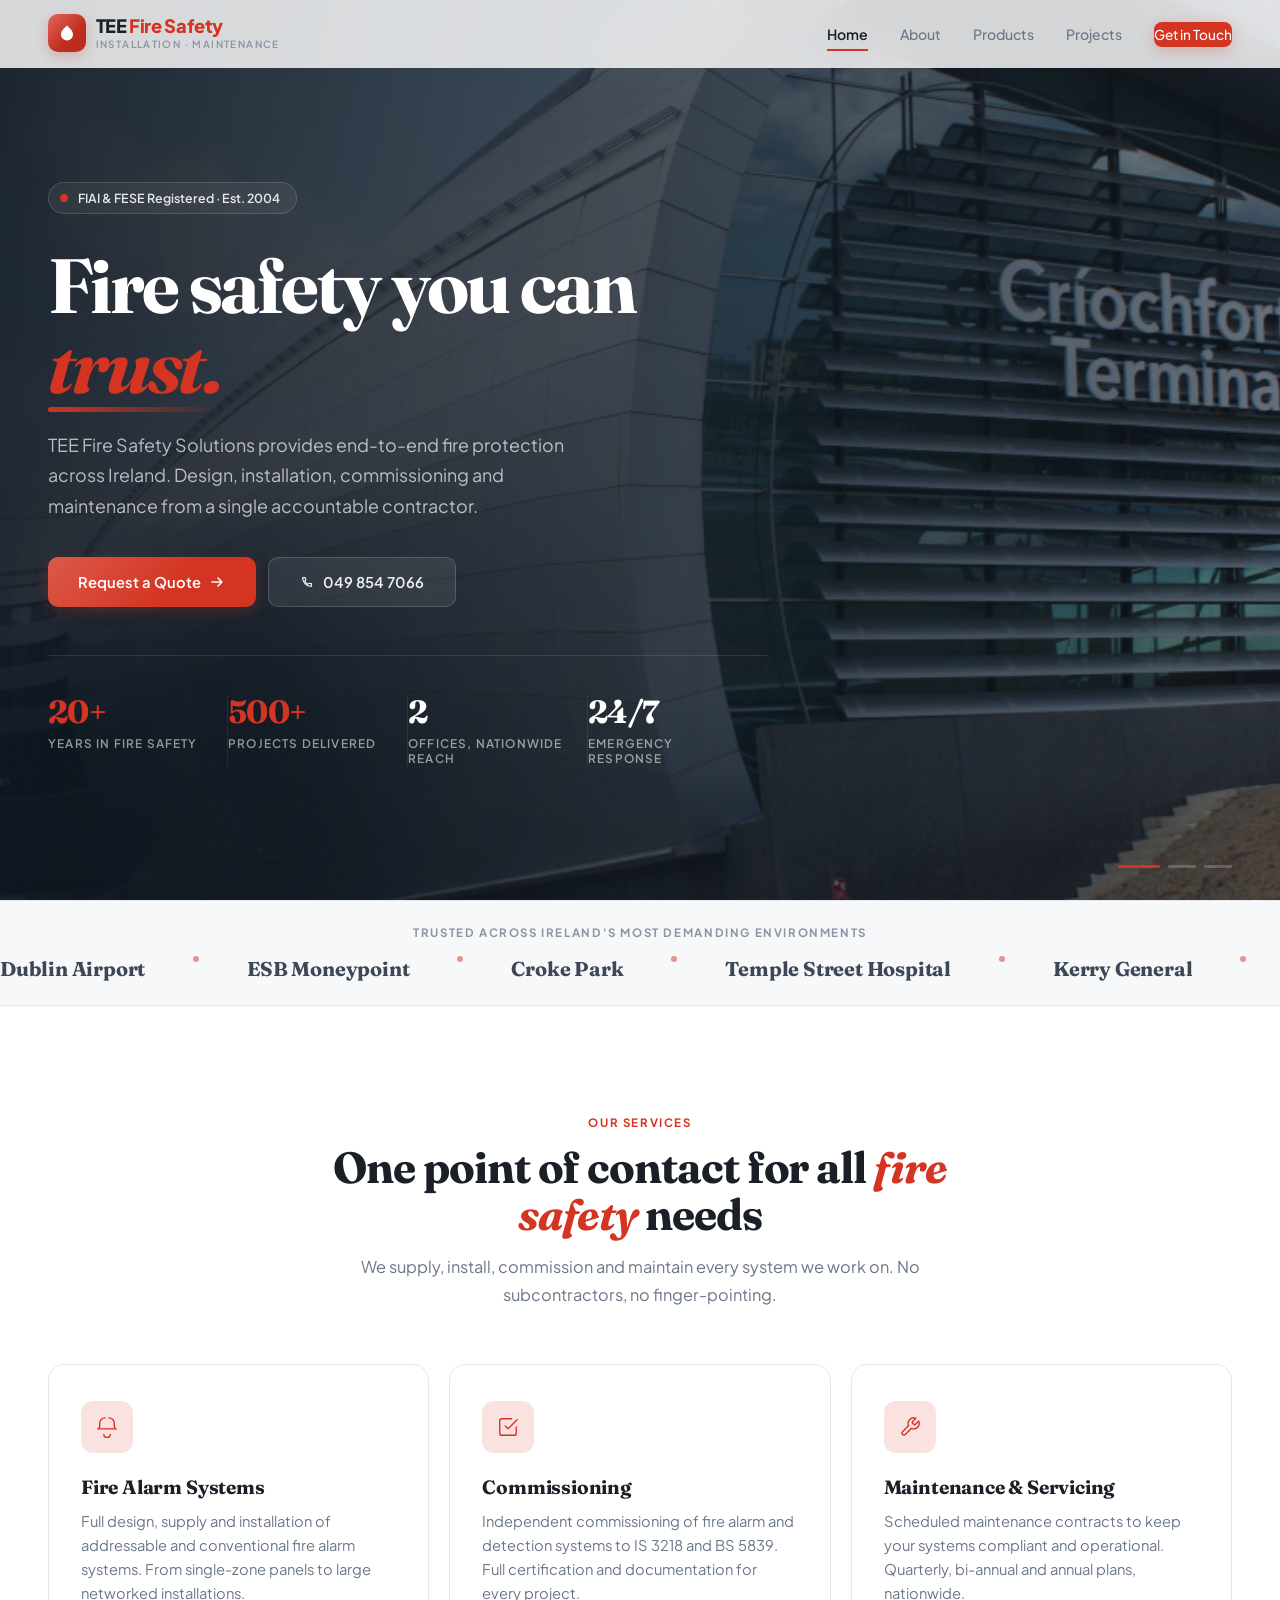
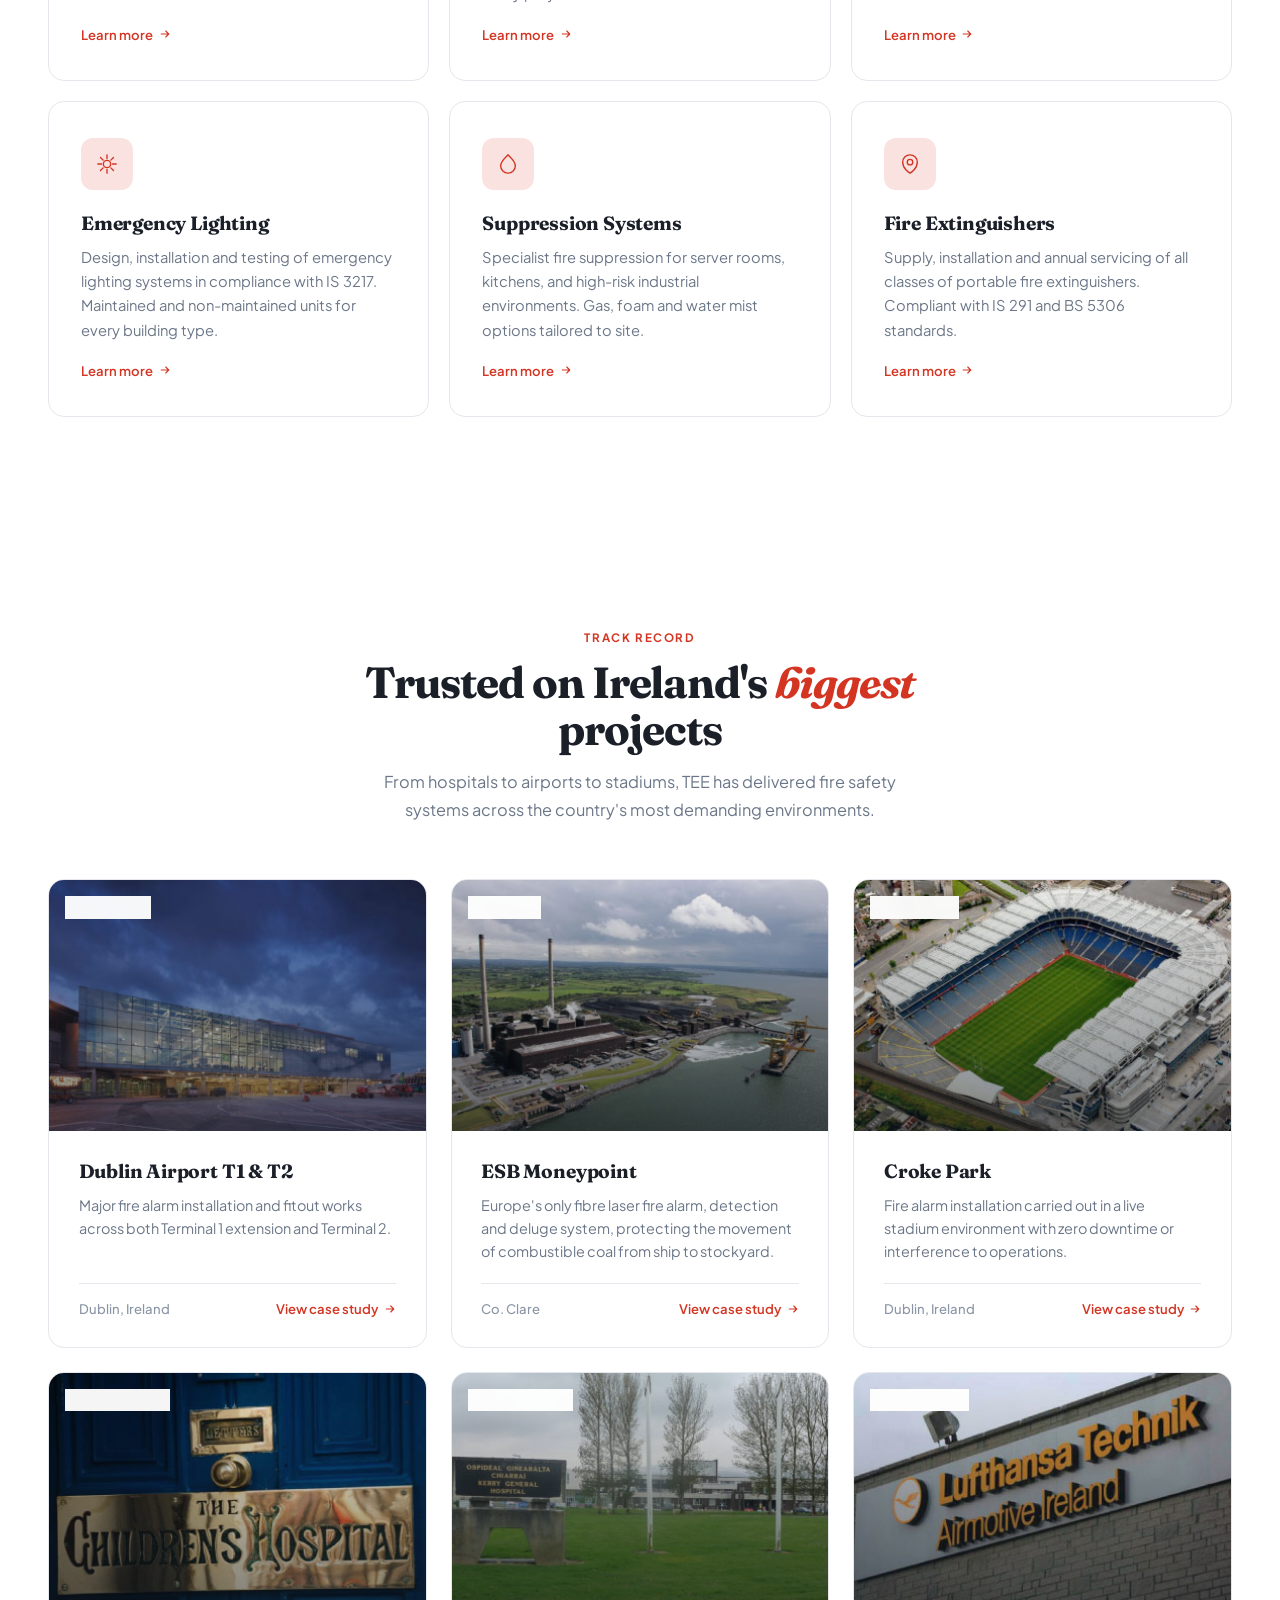
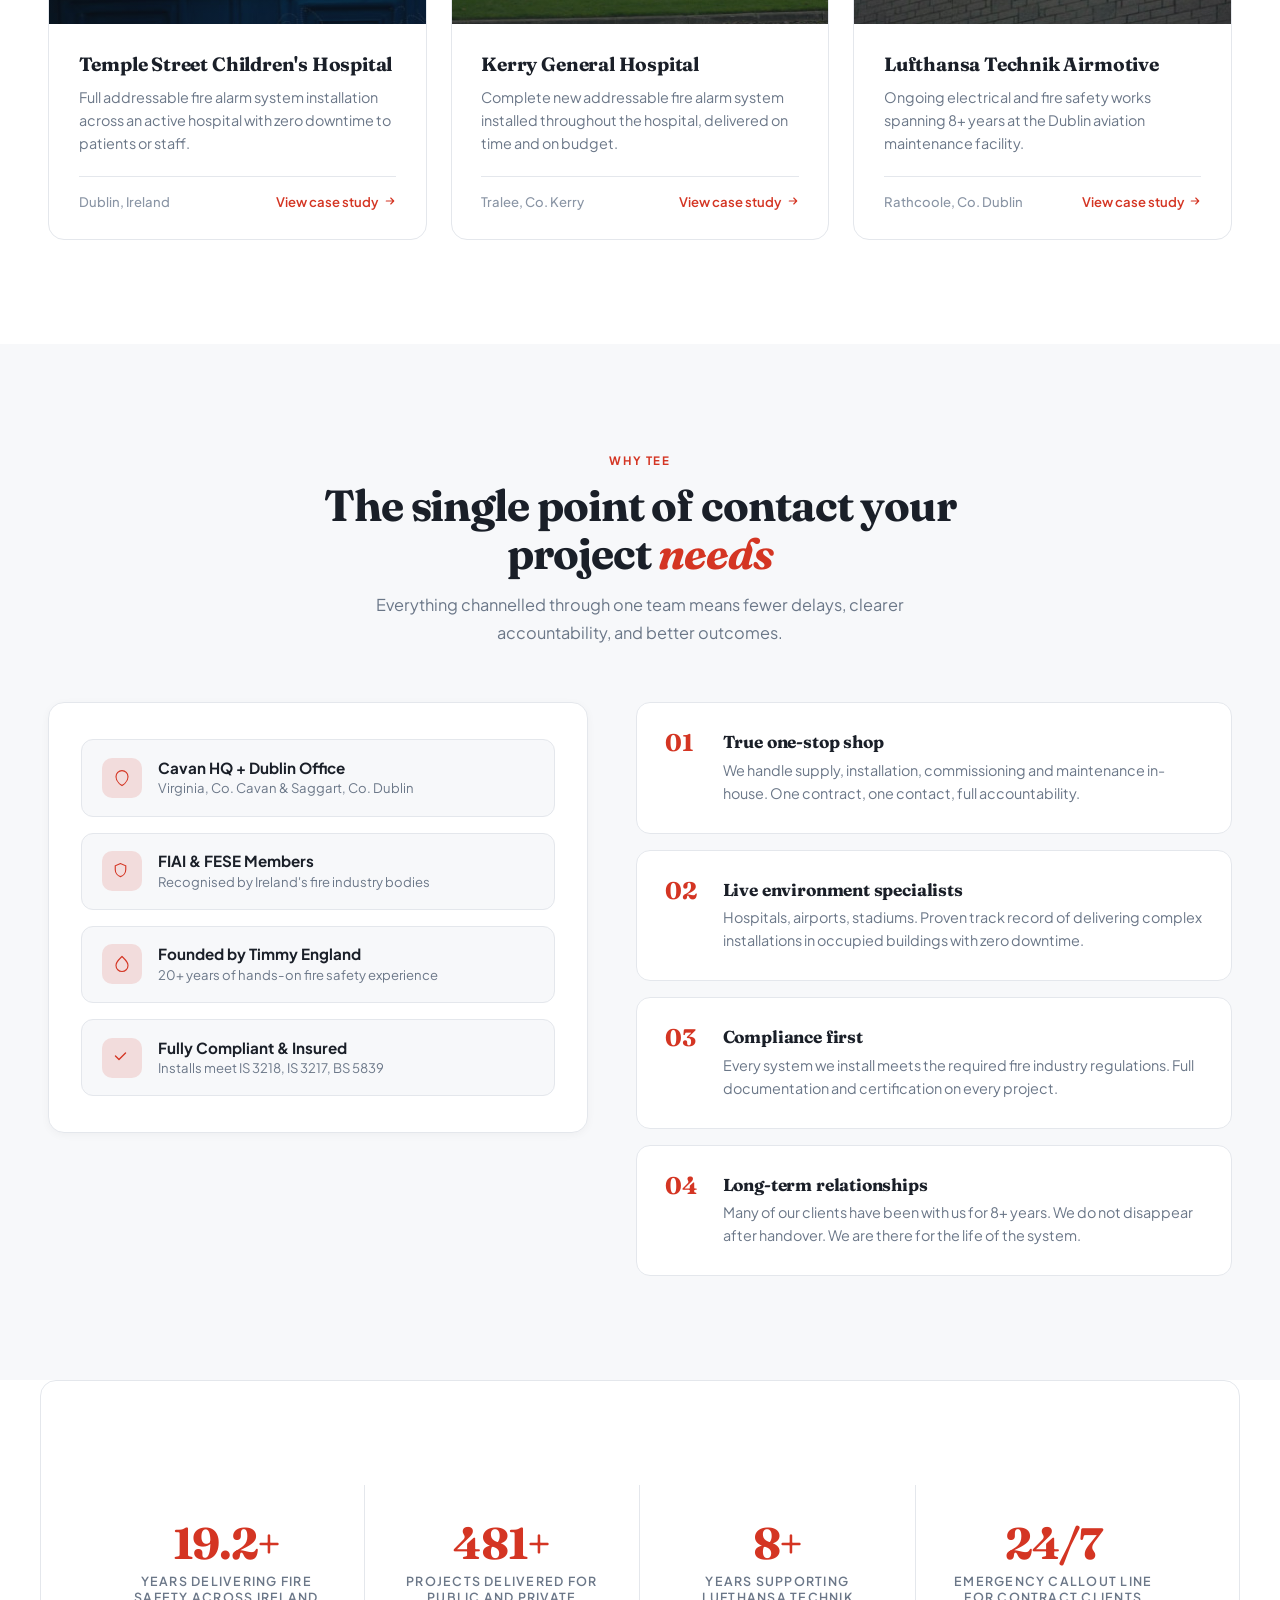
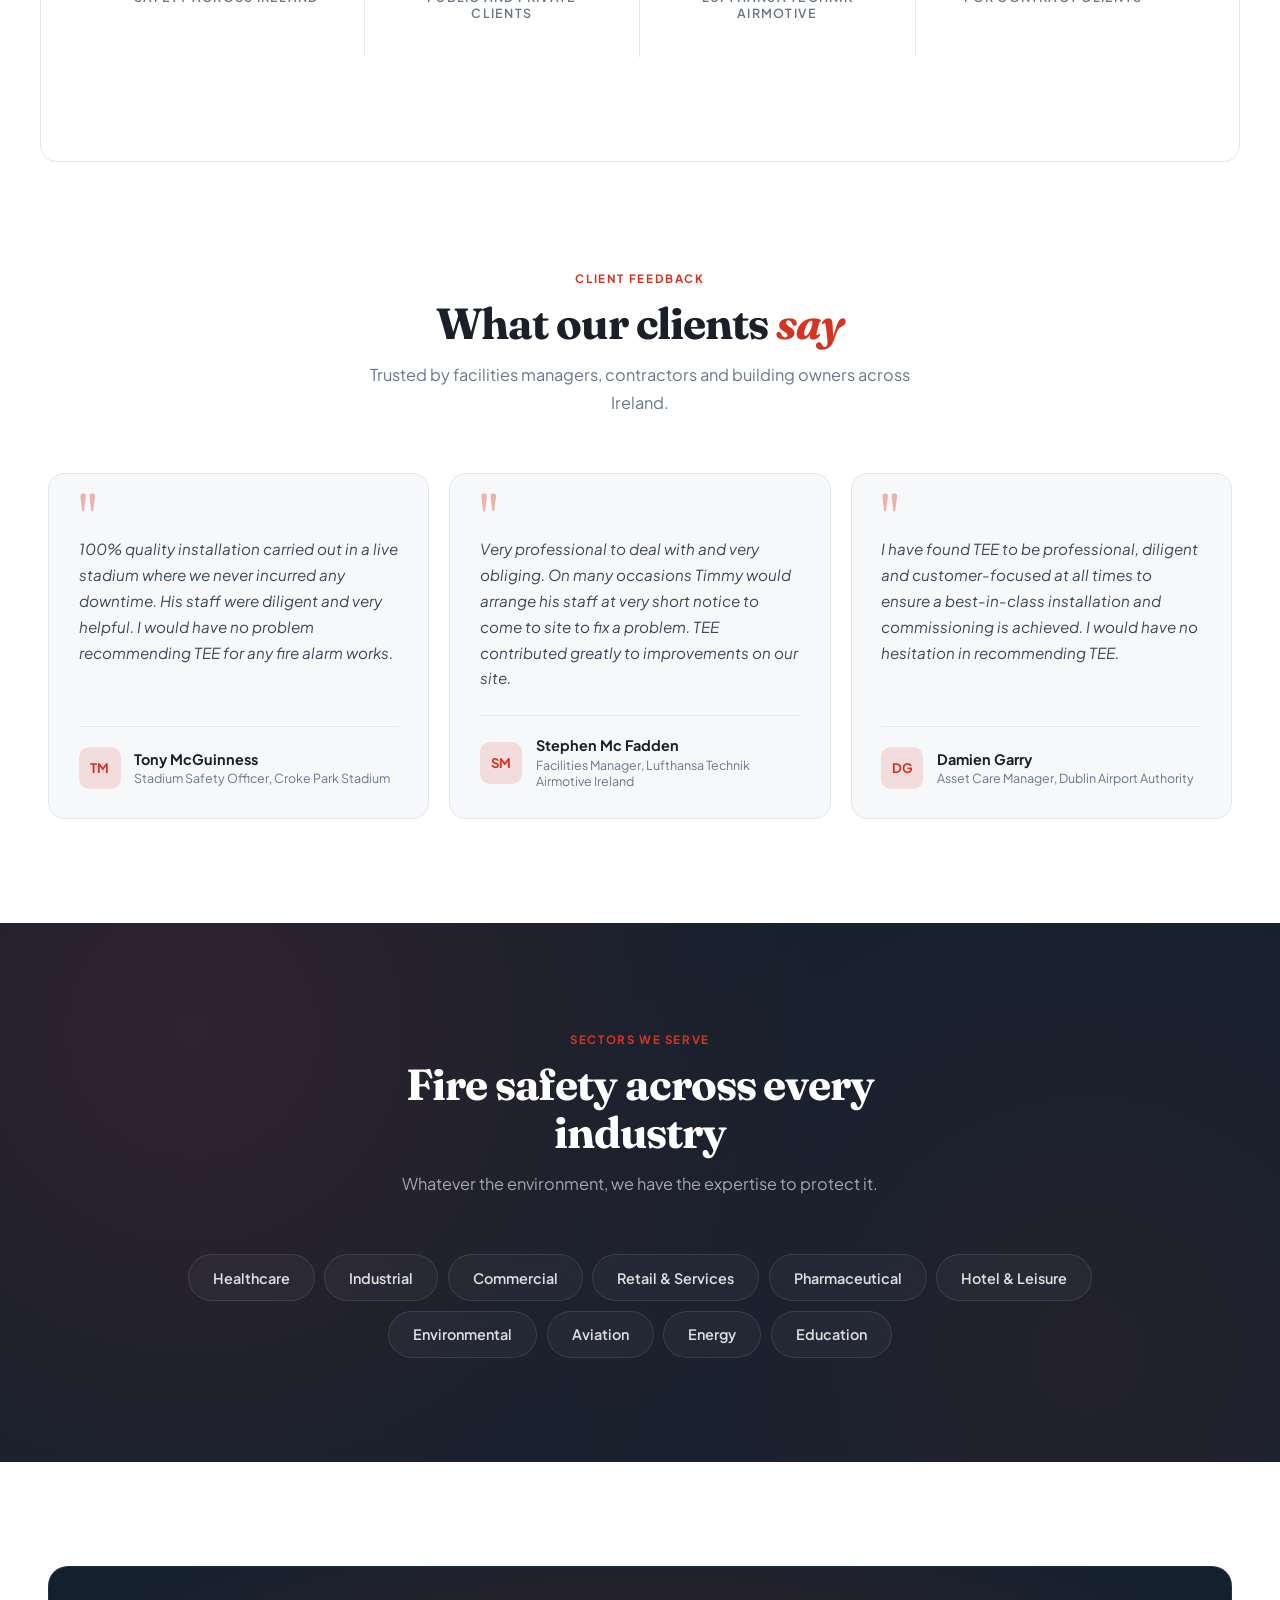
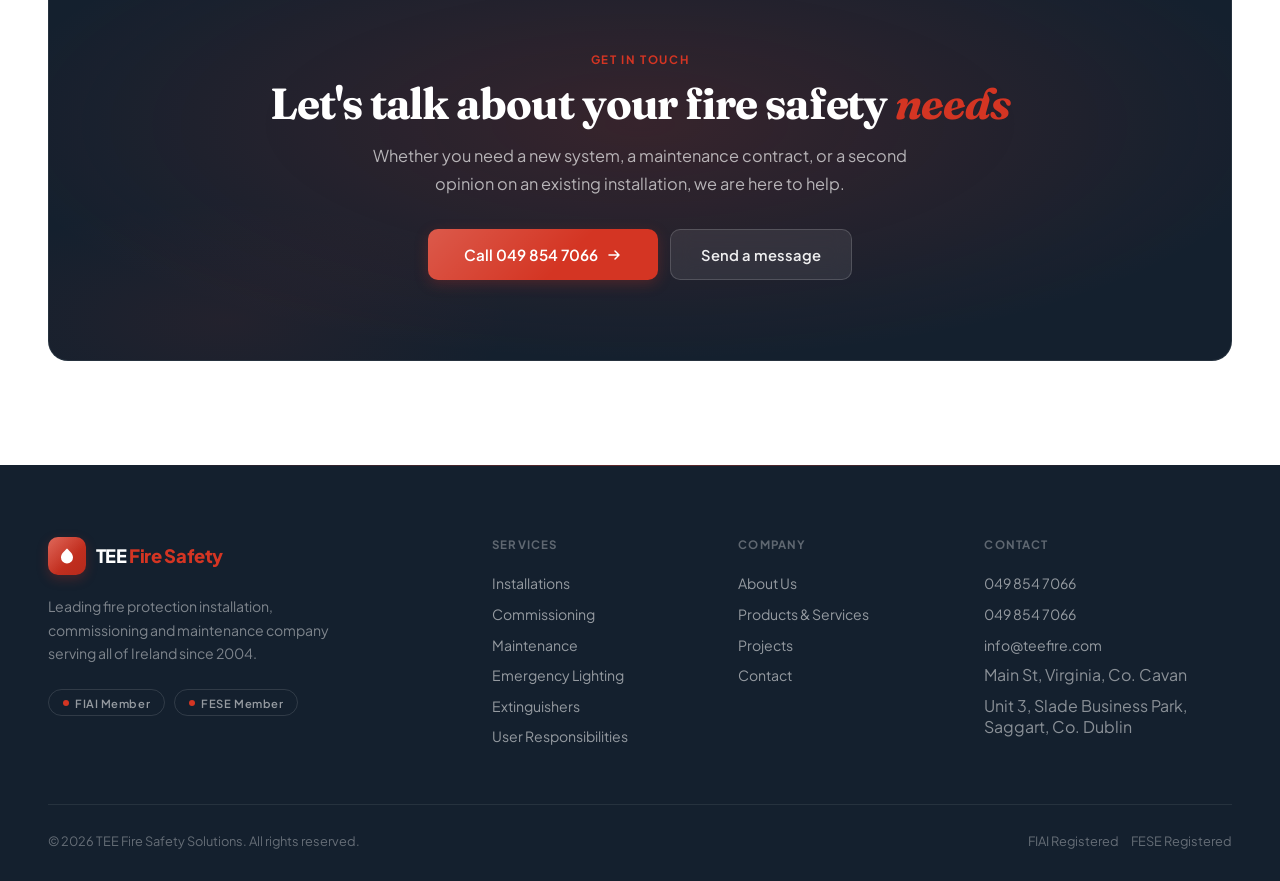
==== commit 4b0ff5cf: "Replace placeholder info with real teefire.ie content" ====
--- a/index.html
+++ b/index.html
@@ -28,14 +28,14 @@
   "url": "https://teefiresafetysolutions.ie/",
   "description": "Fire alarm, detection, emergency lighting and extinguisher design, installation, commissioning and maintenance across Ireland.",
   "telephone": "+353-49-854-7066",
-  "email": "info@teefiresafetysolutions.ie",
+  "email": "info@teefire.com",
   "foundingDate": "2004",
   "priceRange": "$$",
   "areaServed": "IE",
   "address": [
     {
       "@type": "PostalAddress",
-      "streetAddress": "Cornaslieve",
+      "streetAddress": "Main St",
       "addressLocality": "Virginia",
       "addressRegion": "Co. Cavan",
       "addressCountry": "IE"
@@ -431,10 +431,10 @@
       <div class="tc-quote">"</div>
       <blockquote>100% quality installation carried out in a live stadium where we never incurred any downtime. His staff were diligent and very helpful. I would have no problem recommending TEE for any fire alarm works.</blockquote>
       <figcaption class="testimonial-author">
-        <div class="author-avatar">SM</div>
+        <div class="author-avatar">TM</div>
         <div class="author-info">
-          <span>Stadium Management</span>
-          <small>Croke Park</small>
+          <span>Tony McGuinness</span>
+          <small>Stadium Safety Officer, Croke Park Stadium</small>
         </div>
       </figcaption>
     </figure>
@@ -443,10 +443,10 @@
       <div class="tc-quote">"</div>
       <blockquote>Very professional to deal with and very obliging. On many occasions Timmy would arrange his staff at very short notice to come to site to fix a problem. TEE contributed greatly to improvements on our site.</blockquote>
       <figcaption class="testimonial-author">
-        <div class="author-avatar">LT</div>
+        <div class="author-avatar">SM</div>
         <div class="author-info">
-          <span>Lufthansa Technik</span>
-          <small>8+ Year Working Relationship</small>
+          <span>Stephen Mc Fadden</span>
+          <small>Facilities Manager, Lufthansa Technik Airmotive Ireland</small>
         </div>
       </figcaption>
     </figure>
@@ -455,10 +455,10 @@
       <div class="tc-quote">"</div>
       <blockquote>I have found TEE to be professional, diligent and customer-focused at all times to ensure a best-in-class installation and commissioning is achieved. I would have no hesitation in recommending TEE.</blockquote>
       <figcaption class="testimonial-author">
-        <div class="author-avatar">DA</div>
+        <div class="author-avatar">DG</div>
         <div class="author-info">
-          <span>Dublin Airport Authority</span>
-          <small>Terminal 1 &amp; 2 Projects</small>
+          <span>Damien Garry</span>
+          <small>Asset Care Manager, Dublin Airport Authority</small>
         </div>
       </figcaption>
     </figure>
@@ -545,9 +545,9 @@
       <h4>Contact</h4>
       <ul>
         <li><a href="tel:0498547066">049 854 7066</a></li>
-        <li><a href="tel:0868106963">086 810 6963 (Emergency)</a></li>
-        <li><a href="mailto:info@teefiresafetysolutions.ie">info@teefiresafetysolutions.ie</a></li>
-        <li>Cornaslieve, Virginia, Co. Cavan</li>
+        <li><a href="tel:0498547066">049 854 7066</a></li>
+        <li><a href="mailto:info@teefire.com">info@teefire.com</a></li>
+        <li>Main St, Virginia, Co. Cavan</li>
         <li>Unit 3, Slade Business Park, Saggart, Co. Dublin</li>
       </ul>
     </div>
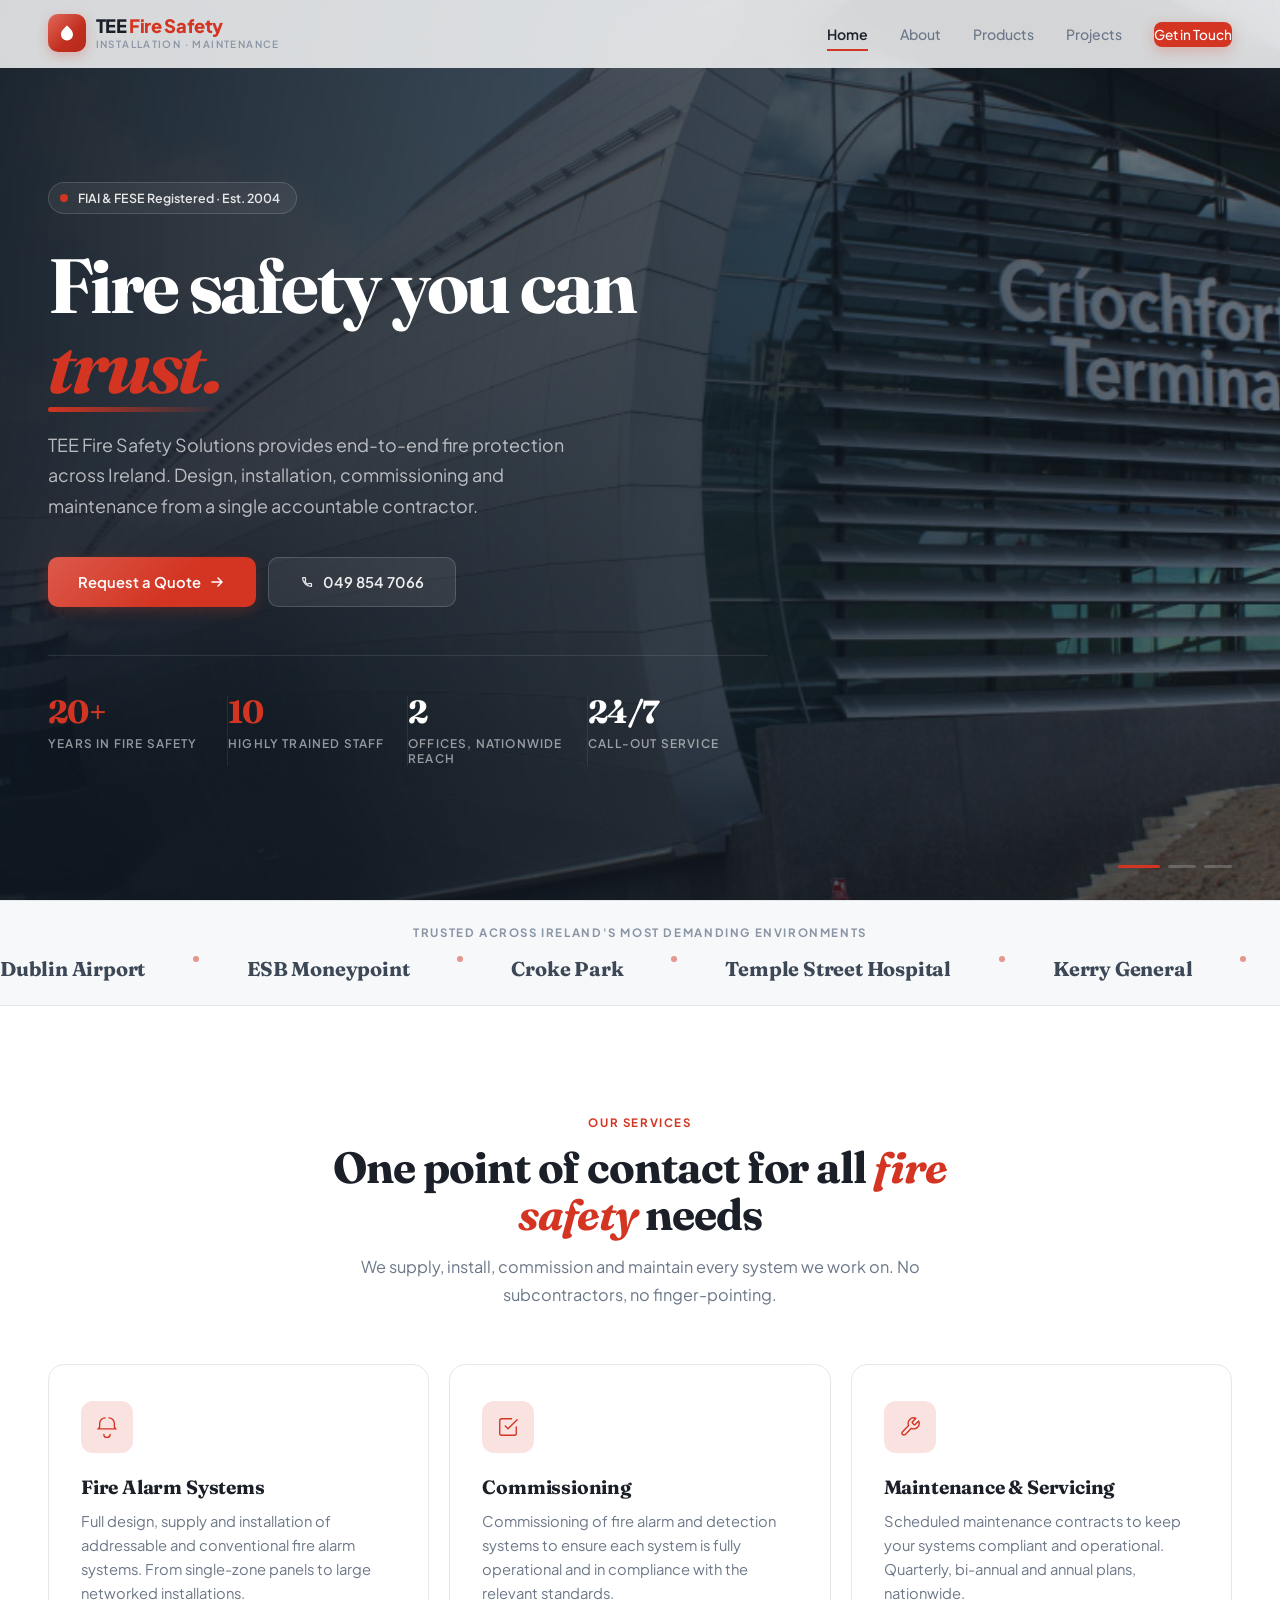
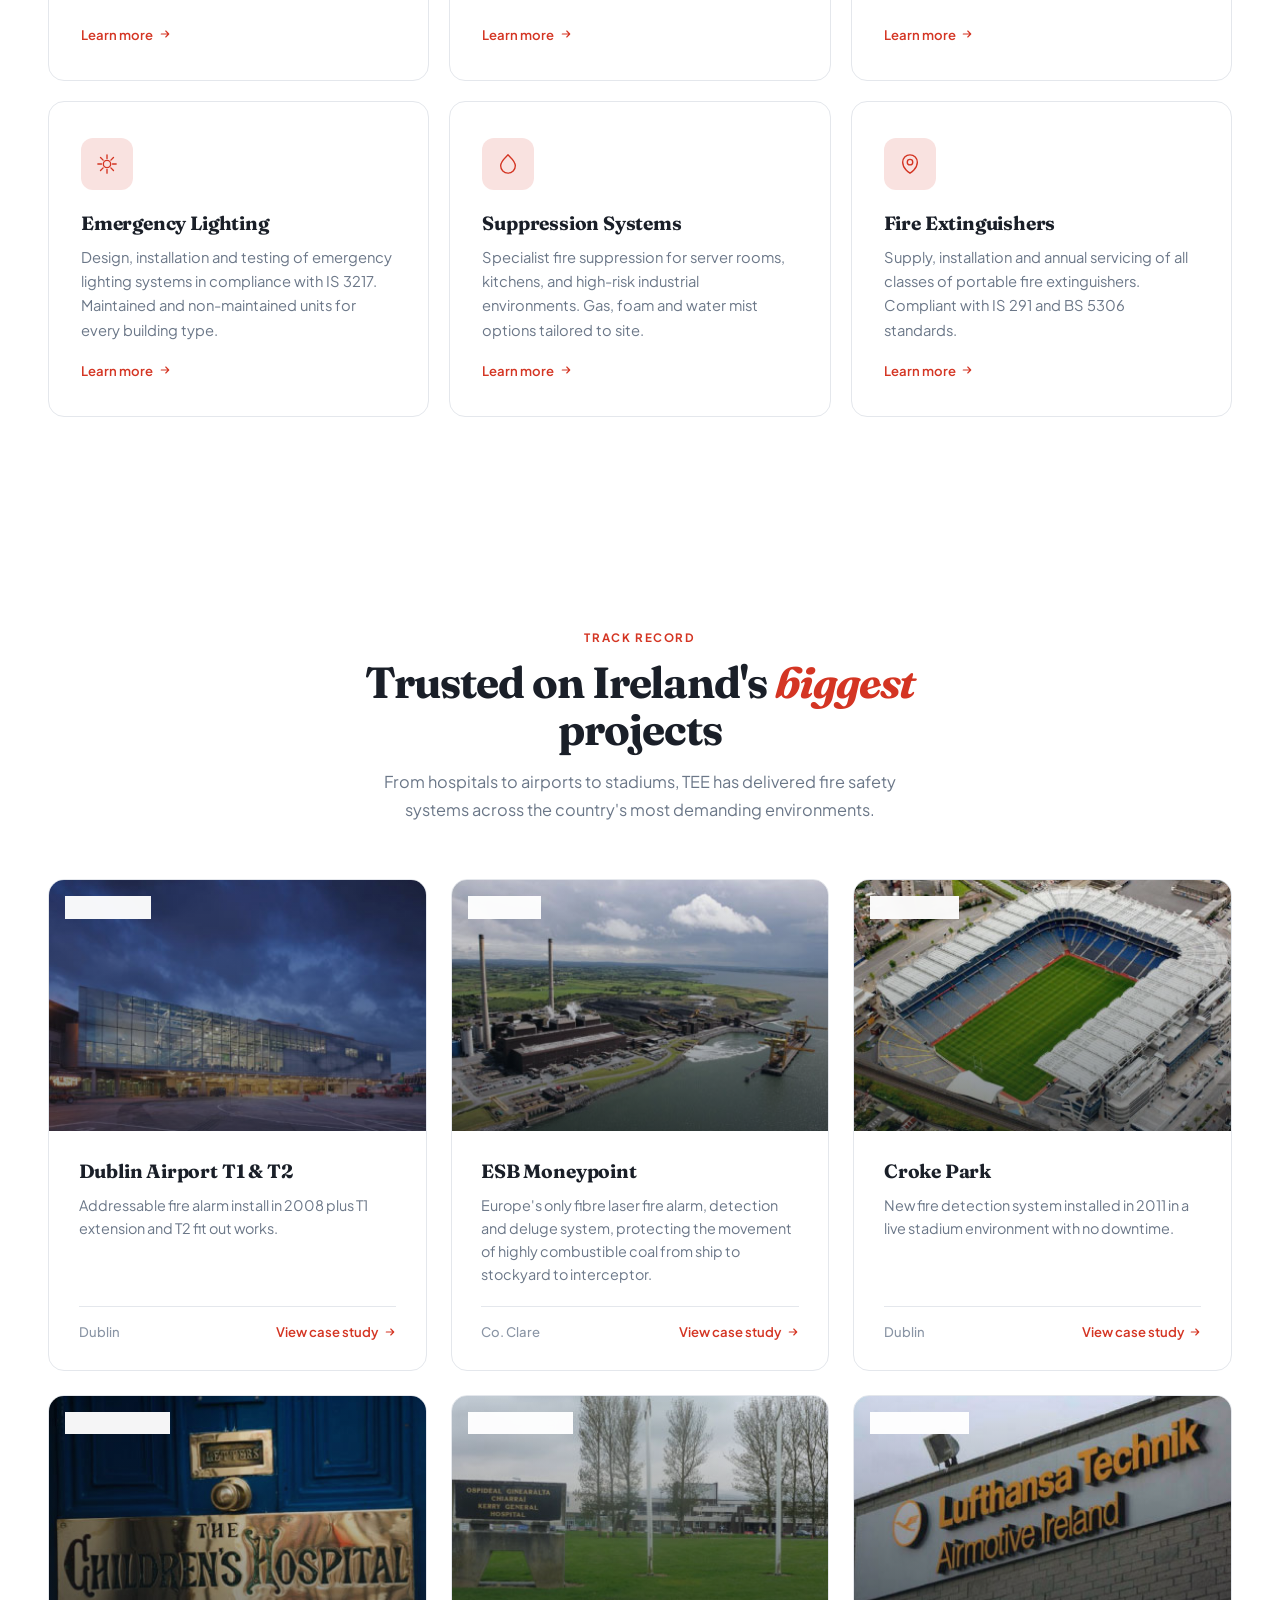
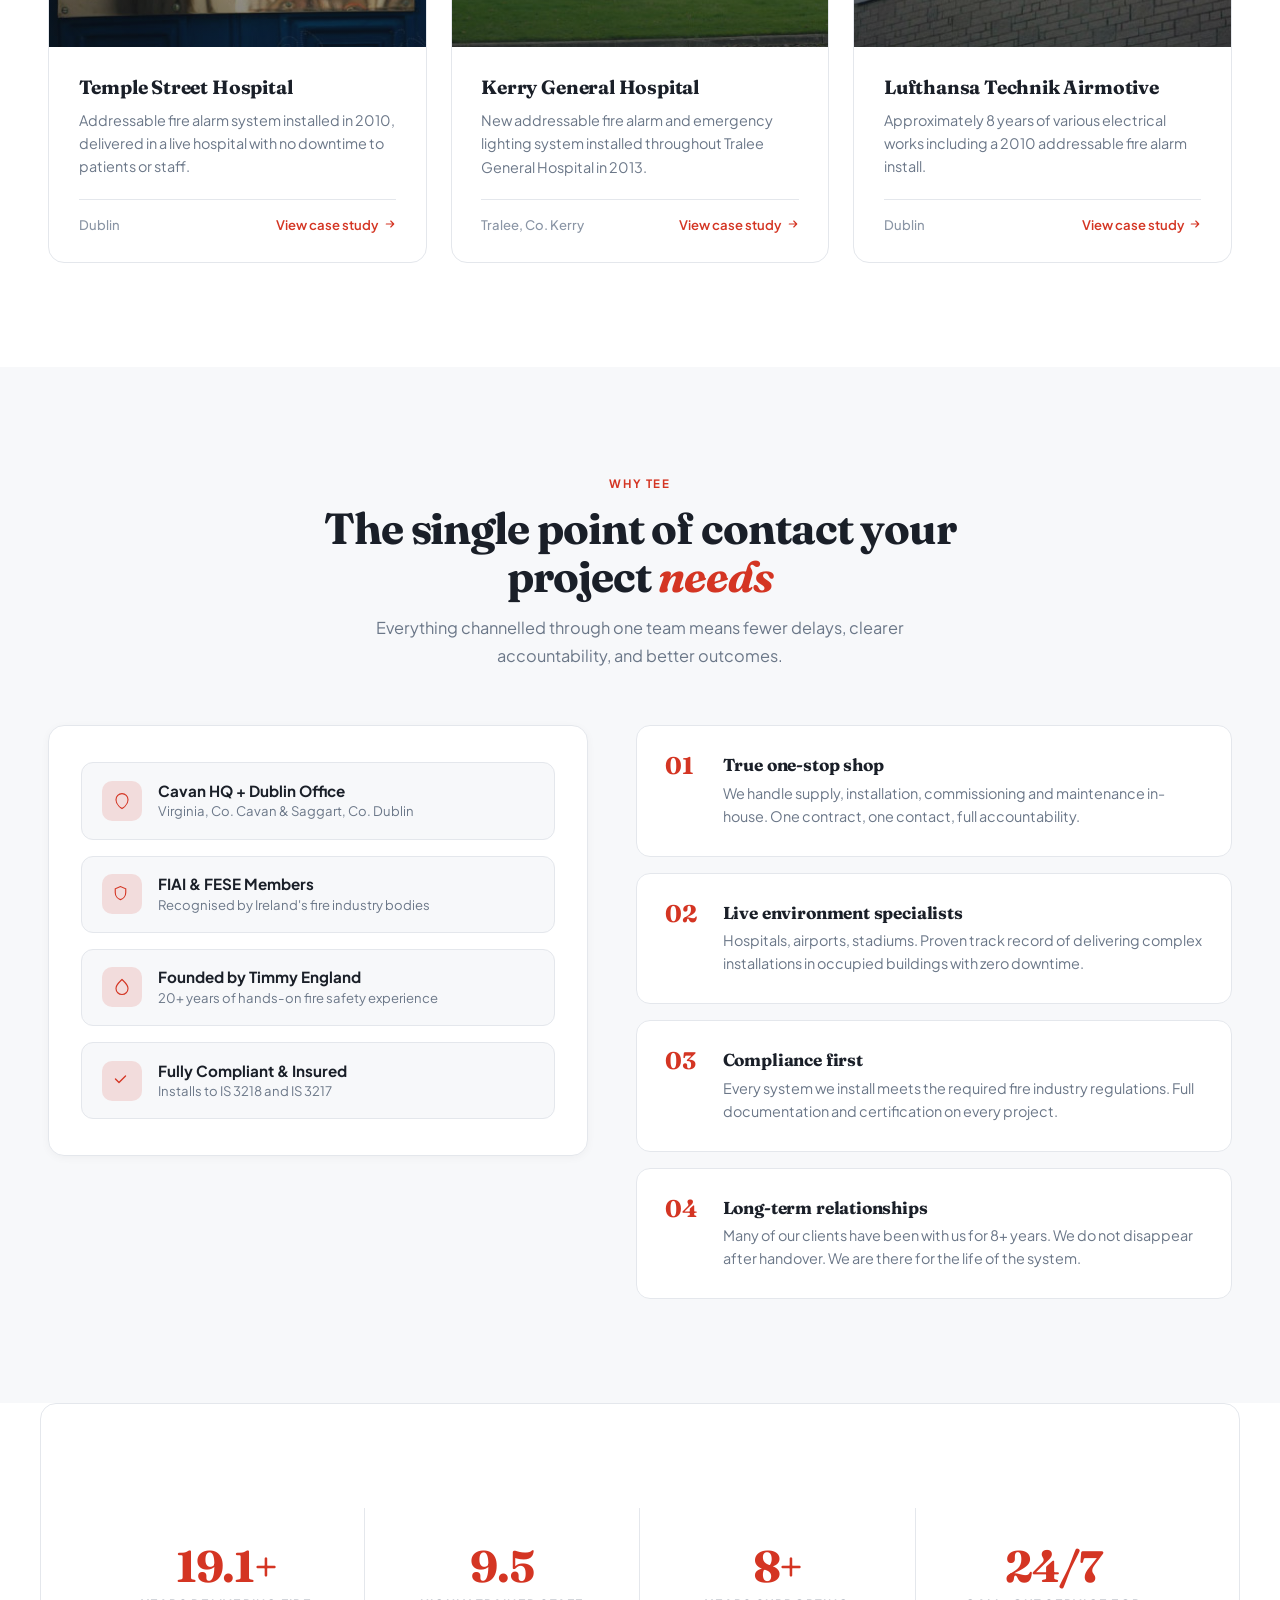
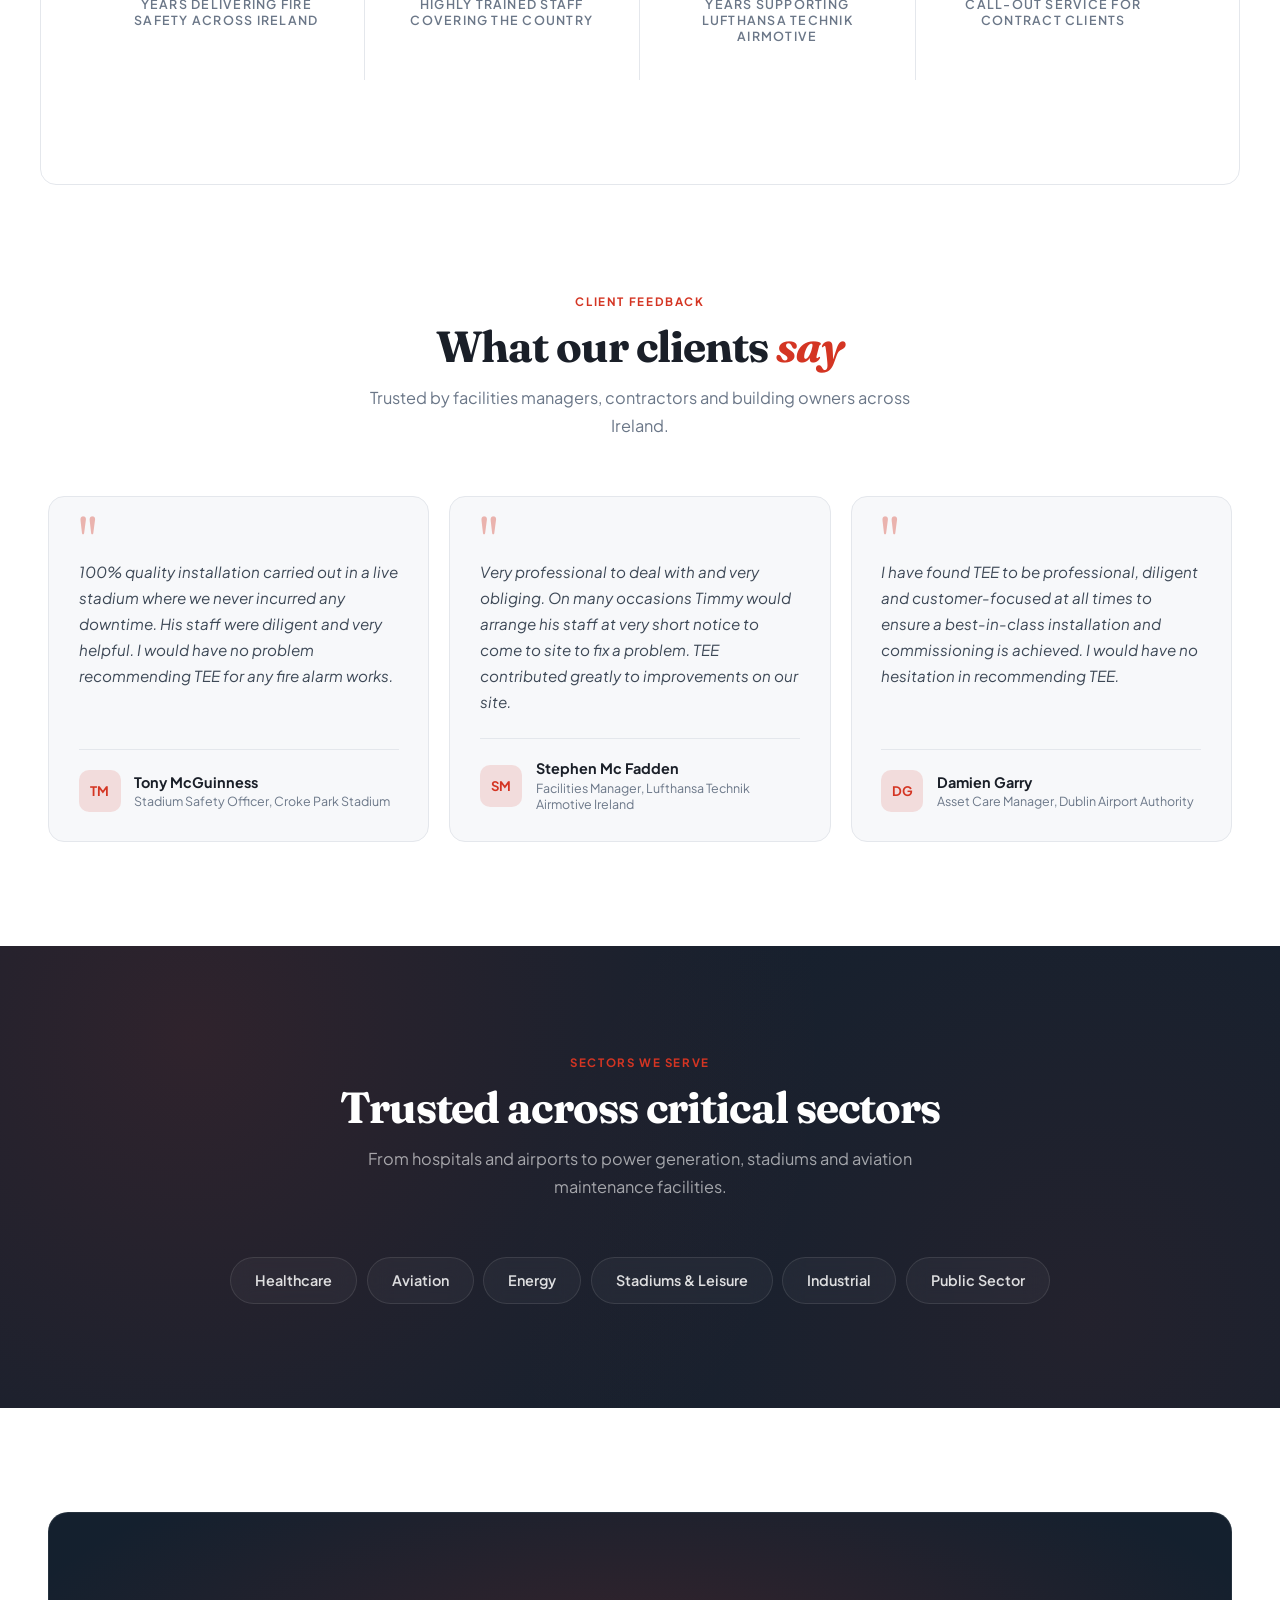
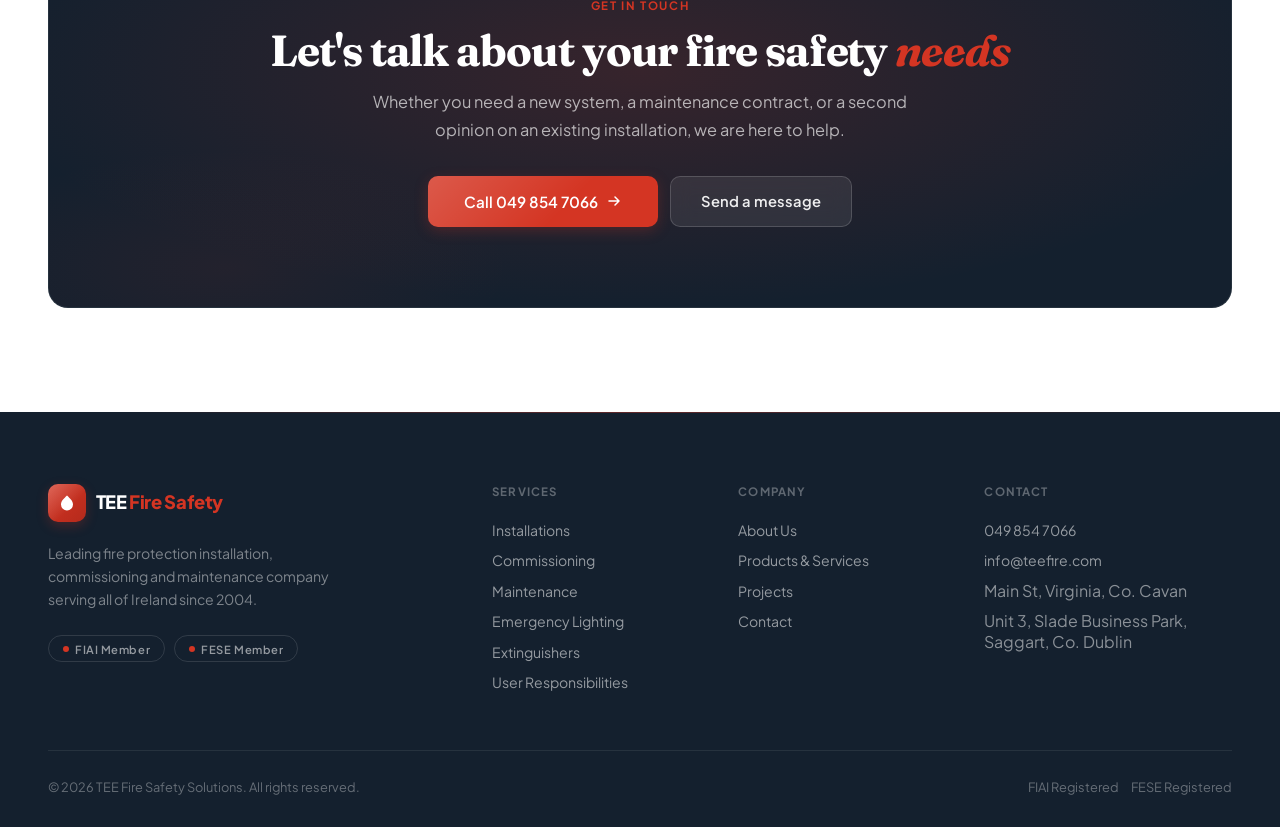
==== commit a6bec64e: "Strict mode: remove fabricated content, ground all claims in source" ====
--- a/index.html
+++ b/index.html
@@ -115,8 +115,8 @@
         <div class="hero-stat-label">Years in Fire Safety</div>
       </div>
       <div class="hero-stat">
-        <div class="hero-stat-num"><span data-count="500" data-suffix="+">500+</span></div>
-        <div class="hero-stat-label">Projects Delivered</div>
+        <div class="hero-stat-num"><span data-count="10">10</span></div>
+        <div class="hero-stat-label">Highly Trained Staff</div>
       </div>
       <div class="hero-stat">
         <div class="hero-stat-num">2</div>
@@ -124,7 +124,7 @@
       </div>
       <div class="hero-stat">
         <div class="hero-stat-num">24/7</div>
-        <div class="hero-stat-label">Emergency Response</div>
+        <div class="hero-stat-label">Call-out Service</div>
       </div>
     </div>
   </div>
@@ -174,7 +174,7 @@
     <a href="products.html#commissioning" class="service-card">
       <div class="service-icon"><svg width="22" height="22" viewBox="0 0 24 24" fill="none"><path d="M9 11l3 3L22 4" stroke="currentColor" stroke-width="1.5" stroke-linecap="round" stroke-linejoin="round"/><path d="M21 12v7a2 2 0 01-2 2H5a2 2 0 01-2-2V5a2 2 0 012-2h11" stroke="currentColor" stroke-width="1.5" stroke-linecap="round" stroke-linejoin="round"/></svg></div>
       <h3>Commissioning</h3>
-      <p>Independent commissioning of fire alarm and detection systems to IS 3218 and BS 5839. Full certification and documentation for every project.</p>
+      <p>Commissioning of fire alarm and detection systems to ensure each system is fully operational and in compliance with the relevant standards.</p>
       <span class="service-card-more">Learn more <svg width="12" height="12" viewBox="0 0 16 16" fill="none"><path d="M3 8h10M9 4l4 4-4 4" stroke="currentColor" stroke-width="1.5" stroke-linecap="round" stroke-linejoin="round"/></svg></span>
     </a>
 
@@ -225,9 +225,9 @@
       </div>
       <div class="project-body">
         <h3>Dublin Airport T1 &amp; T2</h3>
-        <p>Major fire alarm installation and fitout works across both Terminal 1 extension and Terminal 2.</p>
+        <p>Addressable fire alarm install in 2008 plus T1 extension and T2 fit out works.</p>
         <div class="project-meta">
-          <span class="project-meta-loc">Dublin, Ireland</span>
+          <span class="project-meta-loc">Dublin</span>
           <span class="project-meta-link">View case study <svg width="12" height="12" viewBox="0 0 16 16" fill="none"><path d="M3 8h10M9 4l4 4-4 4" stroke="currentColor" stroke-width="1.5" stroke-linecap="round" stroke-linejoin="round"/></svg></span>
         </div>
       </div>
@@ -241,7 +241,7 @@
       </div>
       <div class="project-body">
         <h3>ESB Moneypoint</h3>
-        <p>Europe's only fibre laser fire alarm, detection and deluge system, protecting the movement of combustible coal from ship to stockyard.</p>
+        <p>Europe's only fibre laser fire alarm, detection and deluge system, protecting the movement of highly combustible coal from ship to stockyard to interceptor.</p>
         <div class="project-meta">
           <span class="project-meta-loc">Co. Clare</span>
           <span class="project-meta-link">View case study <svg width="12" height="12" viewBox="0 0 16 16" fill="none"><path d="M3 8h10M9 4l4 4-4 4" stroke="currentColor" stroke-width="1.5" stroke-linecap="round" stroke-linejoin="round"/></svg></span>
@@ -257,9 +257,9 @@
       </div>
       <div class="project-body">
         <h3>Croke Park</h3>
-        <p>Fire alarm installation carried out in a live stadium environment with zero downtime or interference to operations.</p>
+        <p>New fire detection system installed in 2011 in a live stadium environment with no downtime.</p>
         <div class="project-meta">
-          <span class="project-meta-loc">Dublin, Ireland</span>
+          <span class="project-meta-loc">Dublin</span>
           <span class="project-meta-link">View case study <svg width="12" height="12" viewBox="0 0 16 16" fill="none"><path d="M3 8h10M9 4l4 4-4 4" stroke="currentColor" stroke-width="1.5" stroke-linecap="round" stroke-linejoin="round"/></svg></span>
         </div>
       </div>
@@ -267,15 +267,15 @@
 
     <a href="project-temple-street.html" class="project-card">
       <div class="project-img-wrap">
-        <img src="images/project-temple-street.jpg" alt="Temple Street Children's Hospital" class="project-img" loading="lazy">
+        <img src="images/project-temple-street.jpg" alt="Temple Street Hospital" class="project-img" loading="lazy">
         <div class="project-img-overlay"></div>
         <span class="project-img-tag">Healthcare</span>
       </div>
       <div class="project-body">
-        <h3>Temple Street Children's Hospital</h3>
-        <p>Full addressable fire alarm system installation across an active hospital with zero downtime to patients or staff.</p>
+        <h3>Temple Street Hospital</h3>
+        <p>Addressable fire alarm system installed in 2010, delivered in a live hospital with no downtime to patients or staff.</p>
         <div class="project-meta">
-          <span class="project-meta-loc">Dublin, Ireland</span>
+          <span class="project-meta-loc">Dublin</span>
           <span class="project-meta-link">View case study <svg width="12" height="12" viewBox="0 0 16 16" fill="none"><path d="M3 8h10M9 4l4 4-4 4" stroke="currentColor" stroke-width="1.5" stroke-linecap="round" stroke-linejoin="round"/></svg></span>
         </div>
       </div>
@@ -289,7 +289,7 @@
       </div>
       <div class="project-body">
         <h3>Kerry General Hospital</h3>
-        <p>Complete new addressable fire alarm system installed throughout the hospital, delivered on time and on budget.</p>
+        <p>New addressable fire alarm and emergency lighting system installed throughout Tralee General Hospital in 2013.</p>
         <div class="project-meta">
           <span class="project-meta-loc">Tralee, Co. Kerry</span>
           <span class="project-meta-link">View case study <svg width="12" height="12" viewBox="0 0 16 16" fill="none"><path d="M3 8h10M9 4l4 4-4 4" stroke="currentColor" stroke-width="1.5" stroke-linecap="round" stroke-linejoin="round"/></svg></span>
@@ -305,9 +305,9 @@
       </div>
       <div class="project-body">
         <h3>Lufthansa Technik Airmotive</h3>
-        <p>Ongoing electrical and fire safety works spanning 8+ years at the Dublin aviation maintenance facility.</p>
+        <p>Approximately 8 years of various electrical works including a 2010 addressable fire alarm install.</p>
         <div class="project-meta">
-          <span class="project-meta-loc">Rathcoole, Co. Dublin</span>
+          <span class="project-meta-loc">Dublin</span>
           <span class="project-meta-link">View case study <svg width="12" height="12" viewBox="0 0 16 16" fill="none"><path d="M3 8h10M9 4l4 4-4 4" stroke="currentColor" stroke-width="1.5" stroke-linecap="round" stroke-linejoin="round"/></svg></span>
         </div>
       </div>
@@ -359,7 +359,7 @@
           </div>
           <div class="wv-text">
             <strong>Fully Compliant &amp; Insured</strong>
-            <small>Installs meet IS 3218, IS 3217, BS 5839</small>
+            <small>Installs to IS 3218 and IS 3217</small>
           </div>
         </div>
       </div>
@@ -405,8 +405,8 @@
     <p>Years delivering fire safety across Ireland</p>
   </div>
   <div class="stat-cell">
-    <h3><span data-count="500" data-suffix="+">500+</span></h3>
-    <p>Projects delivered for public and private clients</p>
+    <h3><span data-count="10">10</span></h3>
+    <p>Highly trained staff covering the country</p>
   </div>
   <div class="stat-cell">
     <h3><span>8<span>+</span></span></h3>
@@ -414,7 +414,7 @@
   </div>
   <div class="stat-cell">
     <h3><span>24/7</span></h3>
-    <p>Emergency callout line for contract clients</p>
+    <p>Call-out service for contract clients</p>
   </div>
 </section>
 
@@ -469,21 +469,17 @@
 <section class="sectors" id="sectors">
   <div class="sectors-header" data-reveal>
     <p class="section-label">Sectors We Serve</p>
-    <h2 class="section-title">Fire safety across every industry</h2>
-    <p class="section-desc">Whatever the environment, we have the expertise to protect it.</p>
+    <h2 class="section-title">Trusted across critical sectors</h2>
+    <p class="section-desc">From hospitals and airports to power generation, stadiums and aviation maintenance facilities.</p>
   </div>
 
   <div class="sectors-grid" data-stagger>
     <div class="sector-pill">Healthcare</div>
-    <div class="sector-pill">Industrial</div>
-    <div class="sector-pill">Commercial</div>
-    <div class="sector-pill">Retail &amp; Services</div>
-    <div class="sector-pill">Pharmaceutical</div>
-    <div class="sector-pill">Hotel &amp; Leisure</div>
-    <div class="sector-pill">Environmental</div>
     <div class="sector-pill">Aviation</div>
     <div class="sector-pill">Energy</div>
-    <div class="sector-pill">Education</div>
+    <div class="sector-pill">Stadiums &amp; Leisure</div>
+    <div class="sector-pill">Industrial</div>
+    <div class="sector-pill">Public Sector</div>
   </div>
 </section>
 
@@ -545,7 +541,6 @@
       <h4>Contact</h4>
       <ul>
         <li><a href="tel:0498547066">049 854 7066</a></li>
-        <li><a href="tel:0498547066">049 854 7066</a></li>
         <li><a href="mailto:info@teefire.com">info@teefire.com</a></li>
         <li>Main St, Virginia, Co. Cavan</li>
         <li>Unit 3, Slade Business Park, Saggart, Co. Dublin</li>
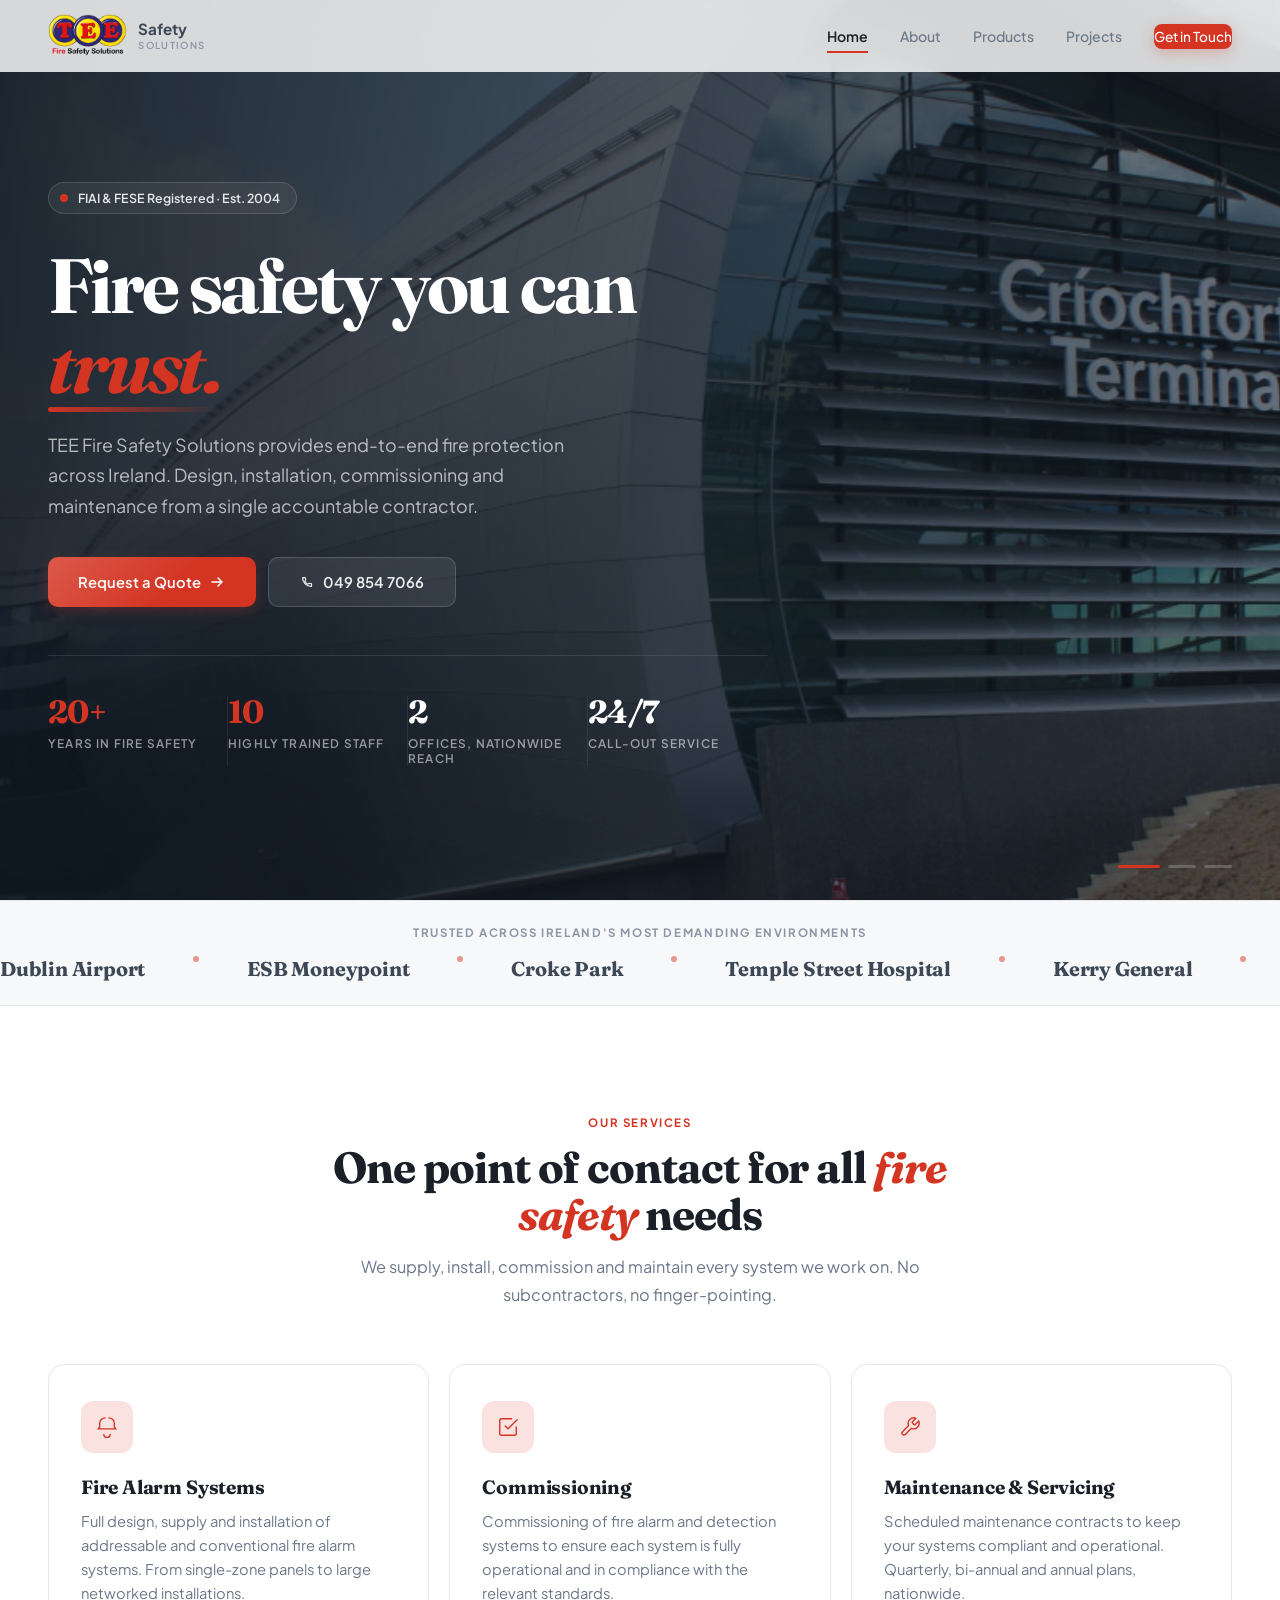
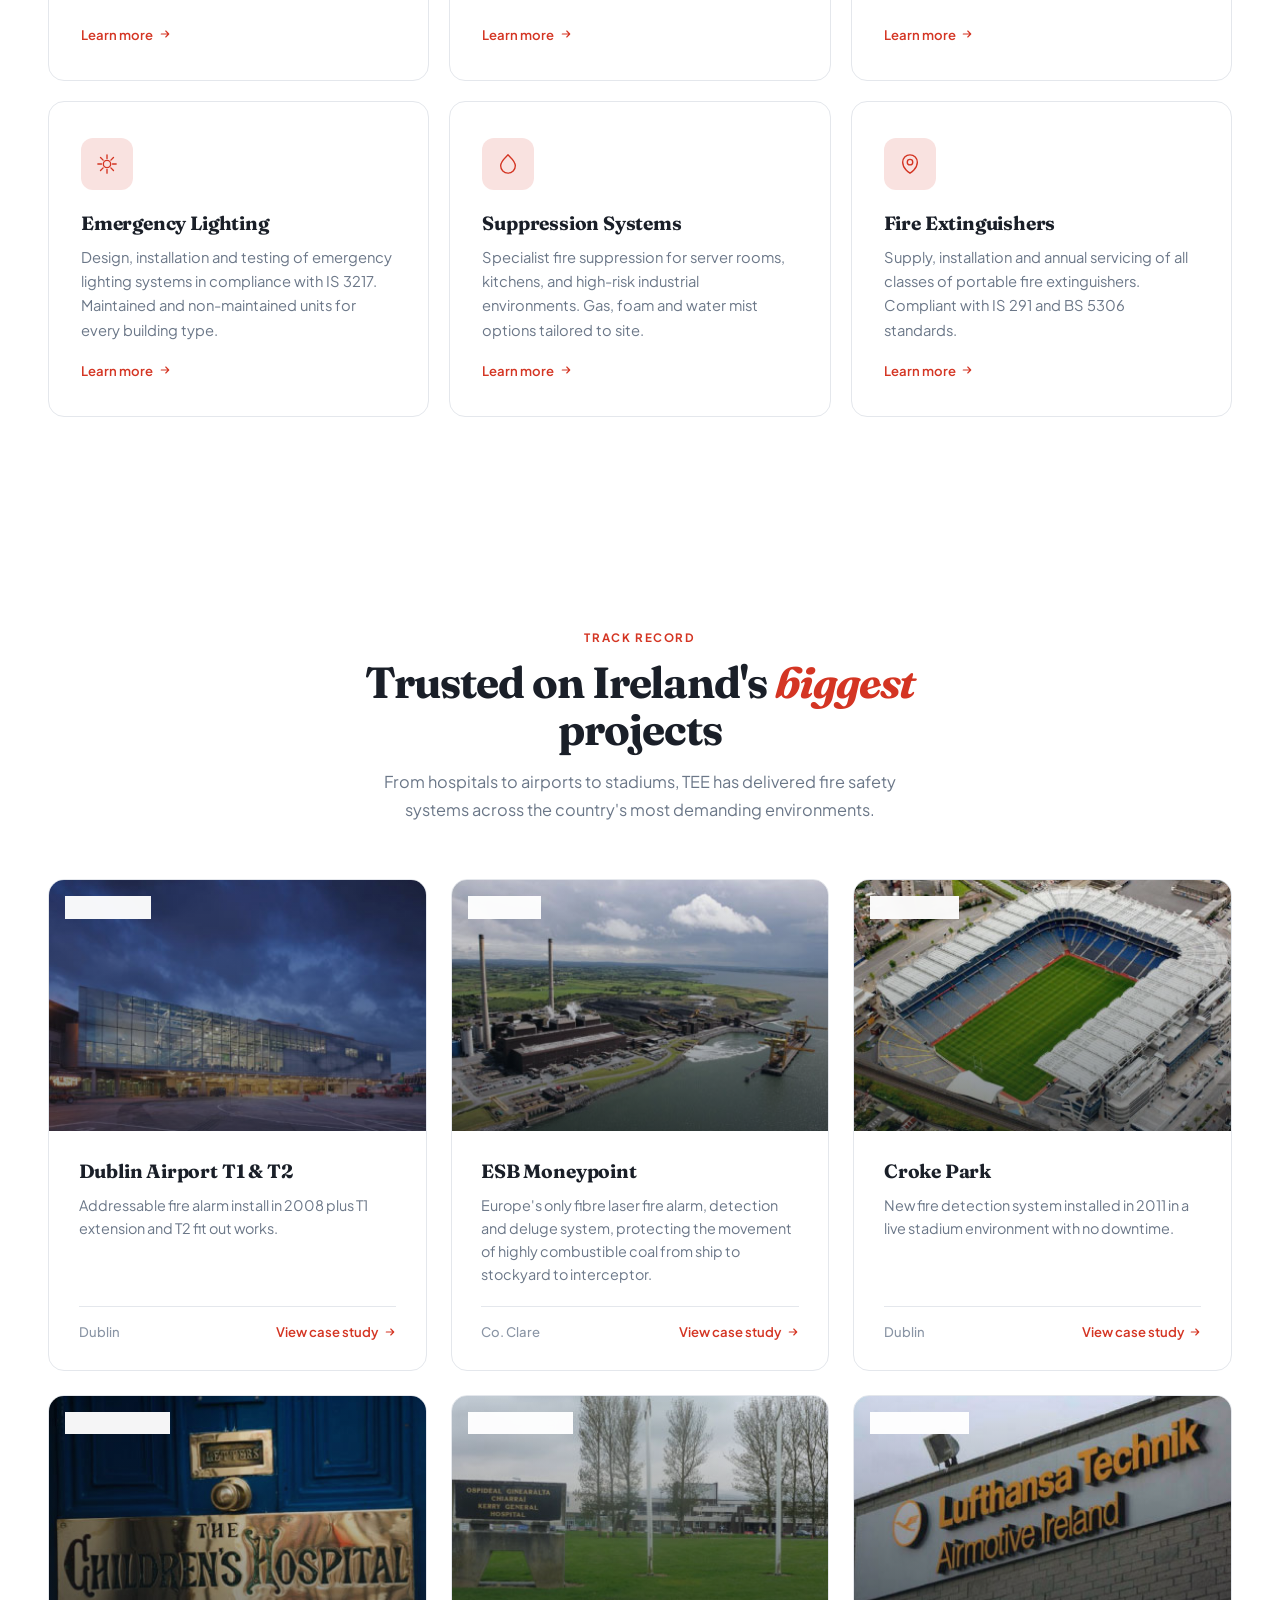
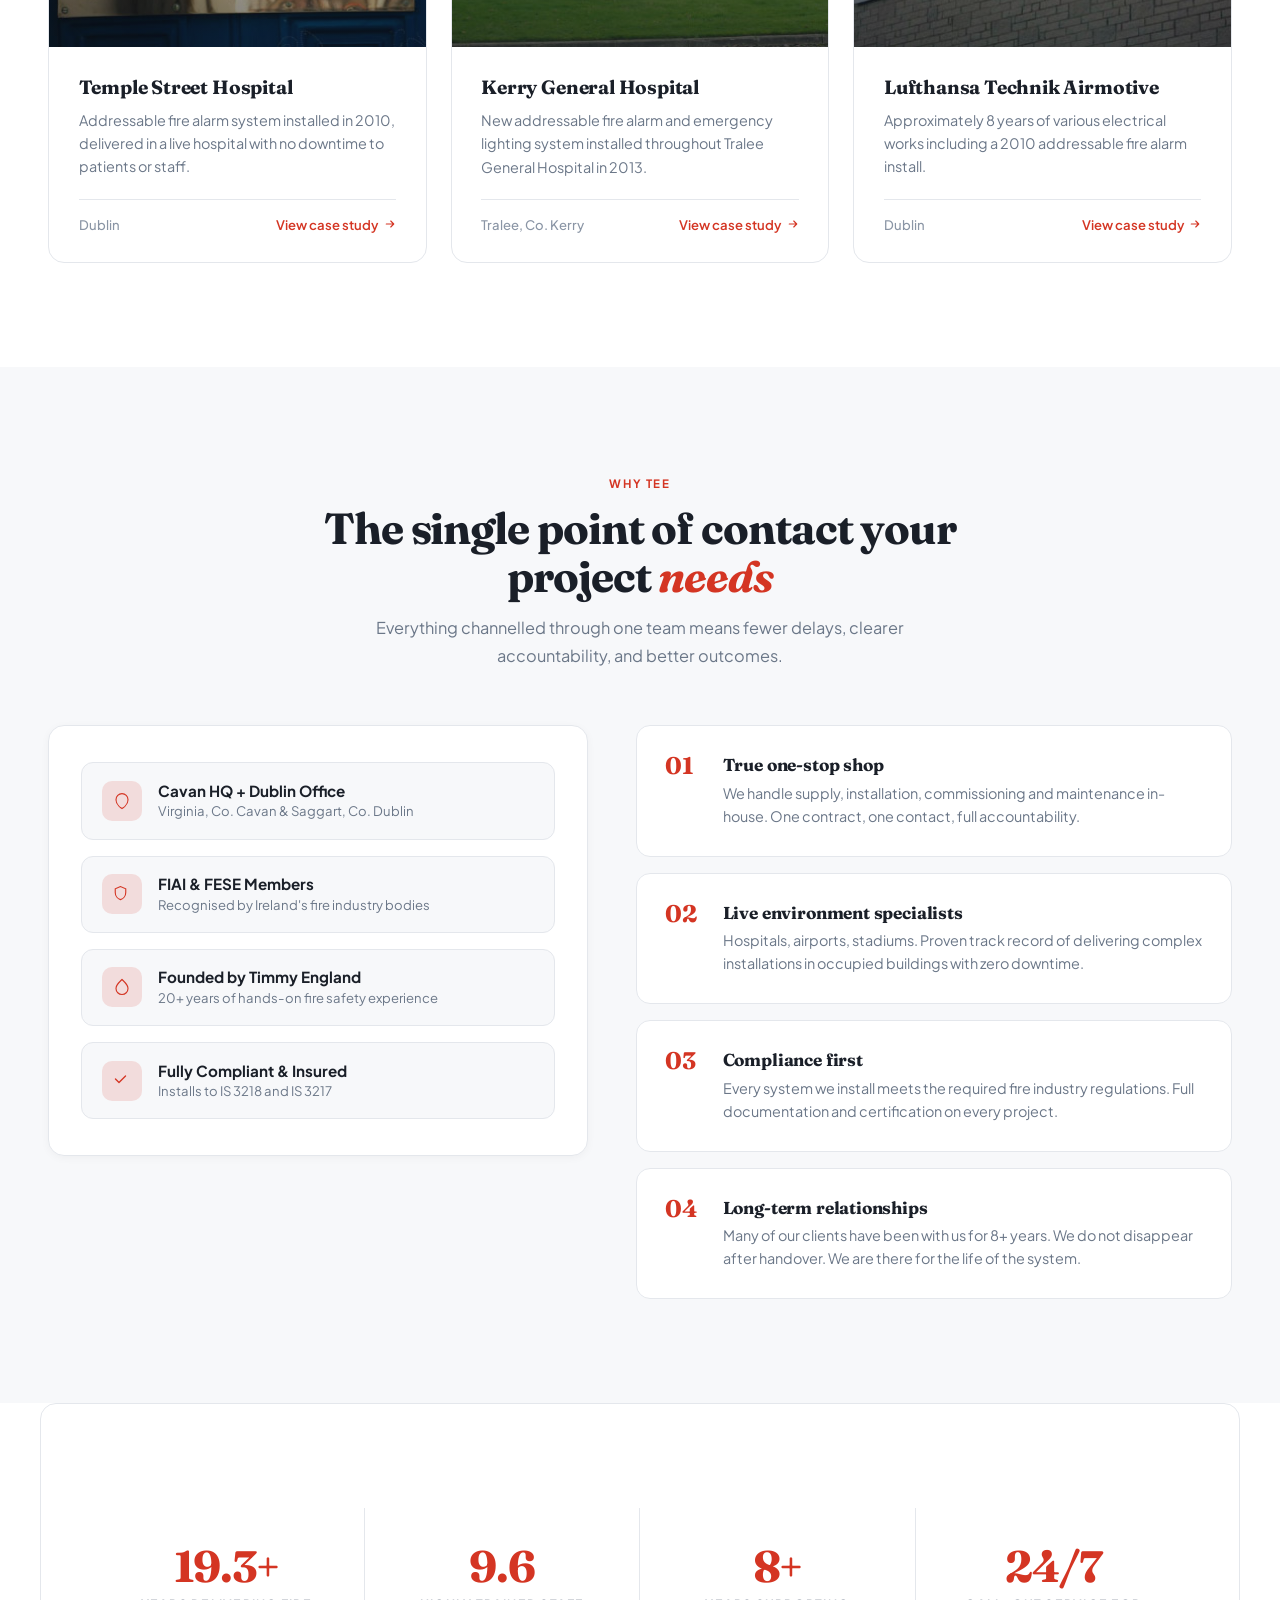
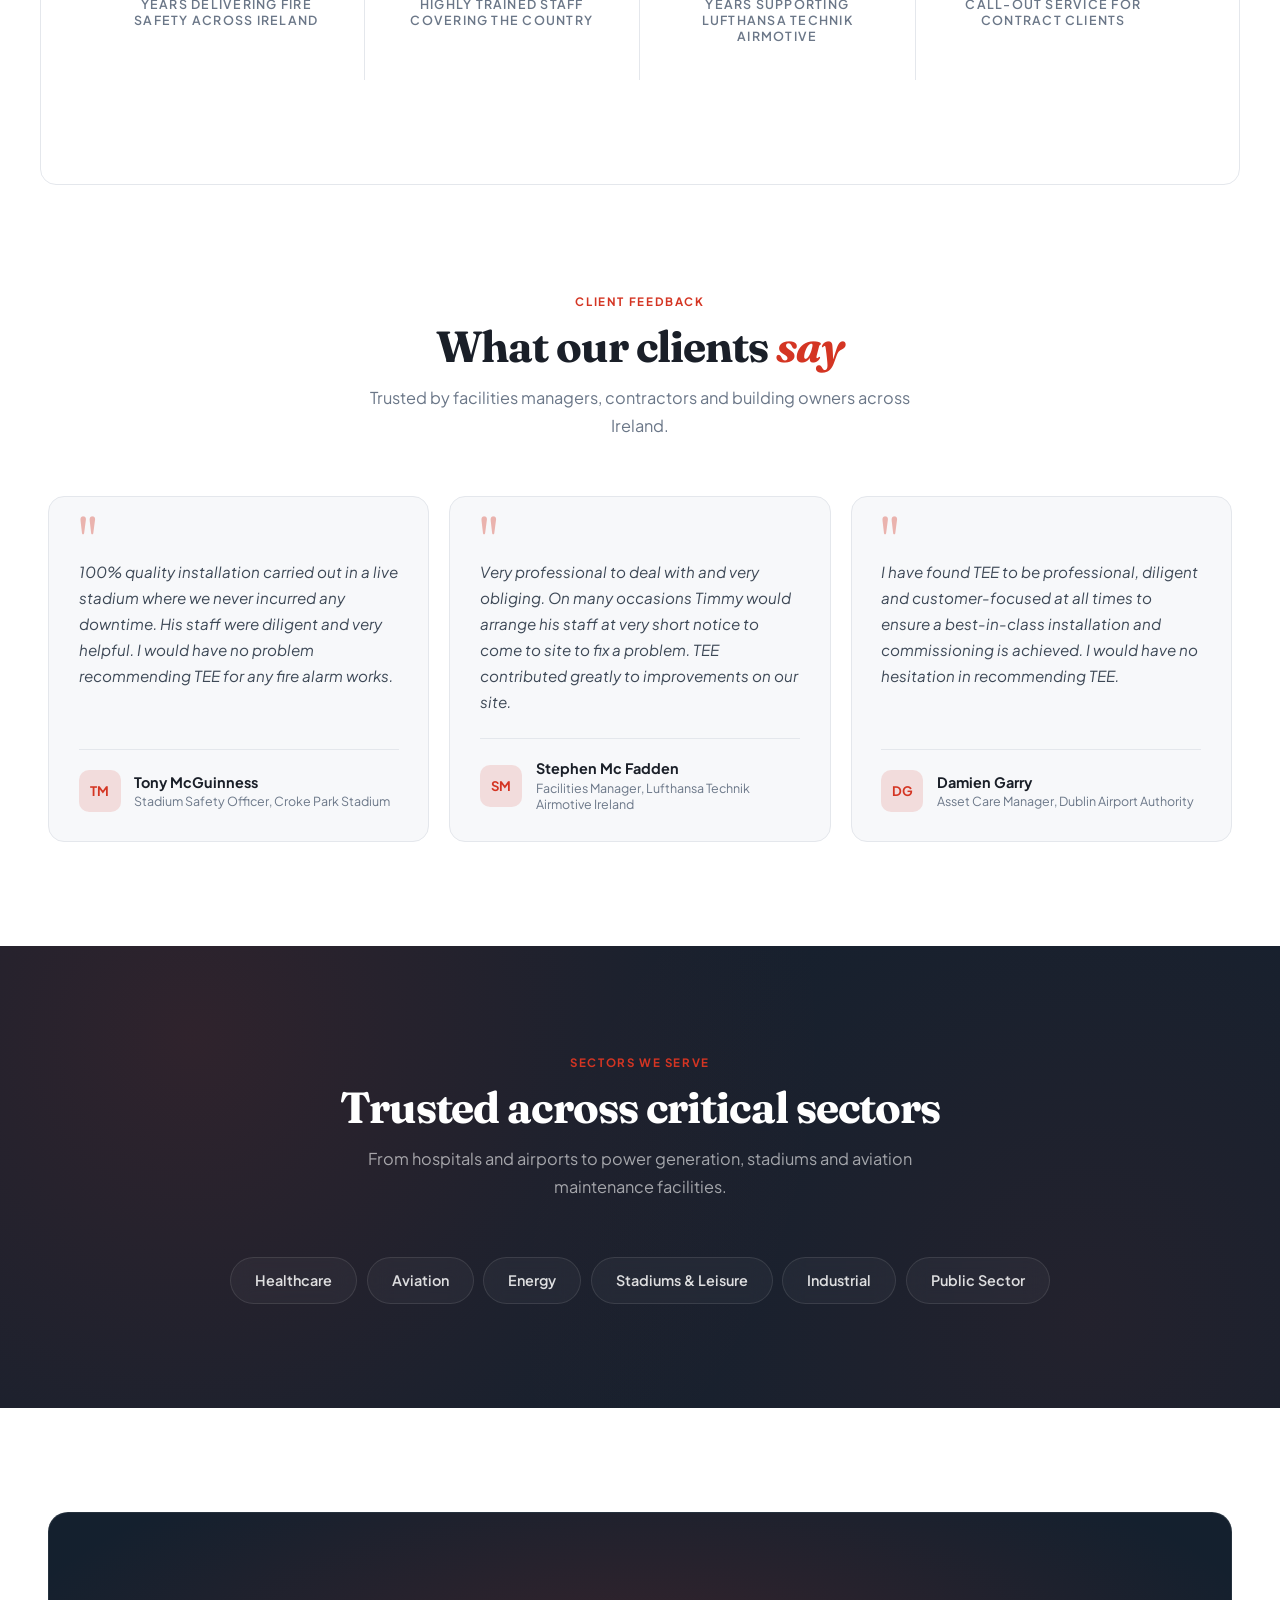
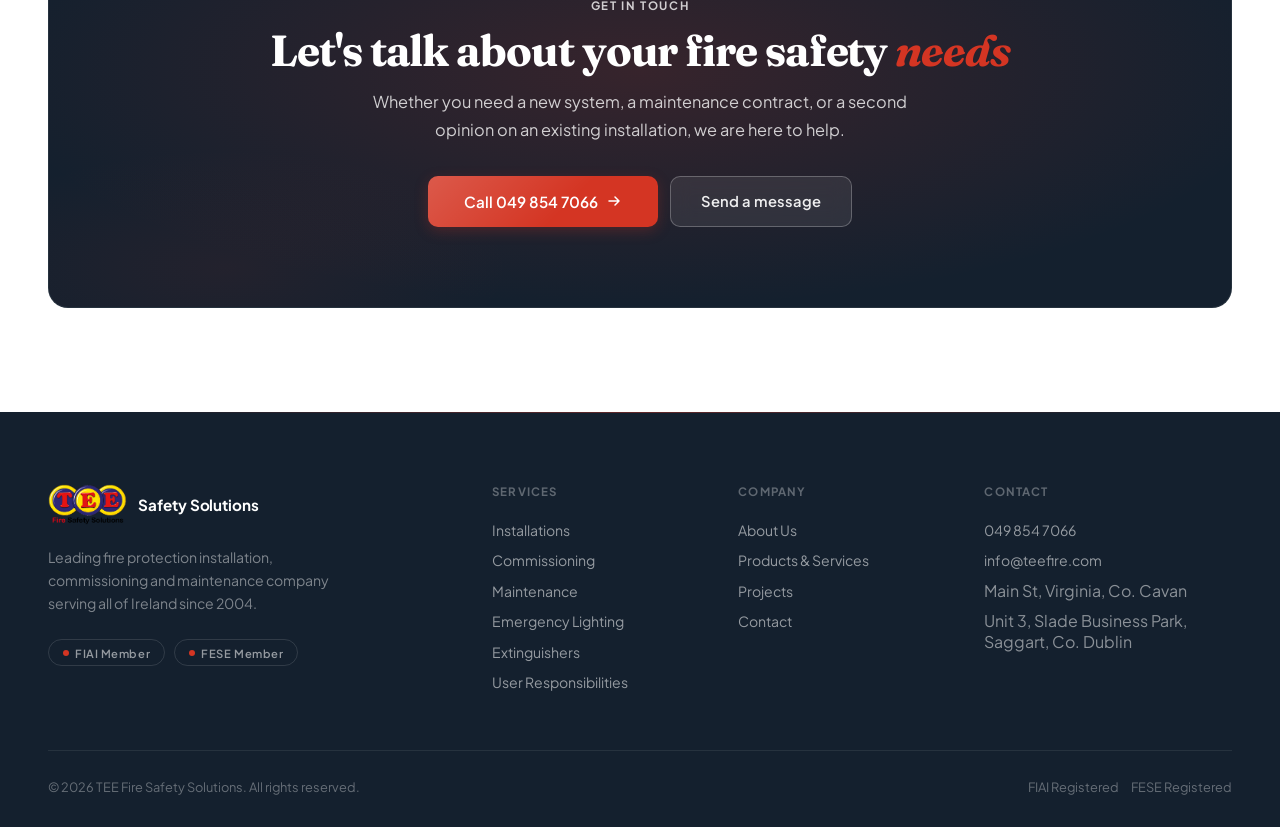
==== commit 5387abd0: "Replace SVG flame logo with TEE brand image" ====
--- a/index.html
+++ b/index.html
@@ -59,8 +59,8 @@
 <!-- NAV -->
 <nav class="site-nav">
   <a href="index.html" class="logo" aria-label="TEE Fire Safety Solutions home">
-    <div class="logo-icon"><svg width="18" height="18" viewBox="0 0 24 24" fill="none"><path d="M12 2C8 6 4 9 4 14a8 8 0 0016 0c0-5-4-8-8-12z" fill="white"/></svg></div>
-    <span class="logo-text">TEE <span>Fire Safety</span><small>Installation &middot; Maintenance</small></span>
+    <div class="logo-icon"><img src="images/teelogo.png" alt="TEE Fire Safety Solutions"></div>
+    <span class="logo-text">Safety<br><small>Solutions</small></span>
   </a>
   <ul class="nav-links">
     <li><a href="index.html" class="active">Home</a></li>
@@ -508,8 +508,8 @@
   <div class="footer-inner">
     <div class="footer-brand">
       <a href="index.html" class="logo">
-        <div class="logo-icon"><svg width="18" height="18" viewBox="0 0 24 24" fill="none"><path d="M12 2C8 6 4 9 4 14a8 8 0 0016 0c0-5-4-8-8-12z" fill="white"/></svg></div>
-        <span class="logo-text">TEE <span>Fire Safety</span></span>
+        <div class="logo-icon"><img src="images/teelogo.png" alt="TEE Fire Safety Solutions"></div>
+        <span class="logo-text">Safety Solutions</span>
       </a>
       <p>Leading fire protection installation, commissioning and maintenance company serving all of Ireland since 2004.</p>
       <div class="footer-badges">
--- a/styles.css
+++ b/styles.css
@@ -94,30 +94,29 @@
   box-shadow: 0 4px 20px rgba(15, 24, 34, 0.04);
 }
 
-.logo { display: flex; align-items: center; gap: 0.6rem; }
+.logo { display: flex; align-items: center; gap: 0.7rem; text-decoration: none; }
 .logo-icon {
-  width: 38px; height: 38px;
-  background: linear-gradient(135deg, var(--fire) 0%, var(--fire-dark) 100%);
-  border-radius: 10px;
+  height: 42px;
+  width: auto;
+  flex-shrink: 0;
   display: flex; align-items: center; justify-content: center;
-  box-shadow: 0 4px 12px rgba(212, 53, 35, 0.25);
-  position: relative;
-  overflow: hidden;
-}
-.logo-icon::after {
-  content: ''; position: absolute; inset: 0;
-  background: linear-gradient(135deg, rgba(255,255,255,0.25) 0%, transparent 60%);
+}
+.logo-icon img {
+  height: 100%;
+  width: auto;
+  display: block;
+  object-fit: contain;
 }
 .logo-text {
-  font-weight: 800; font-size: 1.15rem; color: var(--gray-900);
-  letter-spacing: -0.02em; line-height: 1;
-}
-.logo-text span { color: var(--fire); }
+  font-weight: 700; font-size: 0.95rem; color: var(--gray-700);
+  letter-spacing: -0.005em; line-height: 1.15;
+}
 .logo-text small {
-  display: block; font-size: 0.62rem; font-weight: 600;
+  display: block; font-size: 0.6rem; font-weight: 600;
   color: var(--gray-400); text-transform: uppercase;
-  letter-spacing: 0.14em; margin-top: 0.25rem;
-}
+  letter-spacing: 0.14em; margin-top: 0.2rem;
+}
+nav.site-nav.scrolled .logo-icon { height: 38px; }
 
 .nav-links { display: flex; gap: 2rem; list-style: none; align-items: center; }
 .nav-links a {
@@ -951,18 +950,29 @@
   display: flex; gap: 0.75rem; justify-content: center; flex-wrap: wrap;
 }
 
-/* Dark CTA variant */
+/* Dark CTA variant — must beat .cta-section.alt .cta-banner specificity */
+.cta-section .cta-banner.dark,
+.cta-section.alt .cta-banner.dark,
 .cta-banner.dark {
   background: var(--navy); color: var(--white); border-color: rgba(255,255,255,0.08);
 }
 .cta-banner.dark .section-title { color: var(--white); }
-.cta-banner.dark .section-desc { color: rgba(255,255,255,0.66); }
+.cta-banner.dark .section-desc { color: rgba(255,255,255,0.78); }
+.cta-banner.dark p { color: rgba(255,255,255,0.78); }
 .cta-banner.dark::before {
   background:
     radial-gradient(ellipse 55% 60% at 50% 40%, rgba(212, 53, 35, 0.18), transparent),
     radial-gradient(ellipse 40% 50% at 15% 90%, rgba(212, 53, 35, 0.08), transparent 60%);
 }
-.cta-banner.dark .btn-secondary { color: rgba(255,255,255,0.92); }
+.cta-banner.dark .btn-secondary {
+  color: rgba(255,255,255,0.92);
+  border-color: rgba(255,255,255,0.25);
+}
+.cta-banner.dark .btn-secondary:hover {
+  color: var(--white);
+  border-color: rgba(255,255,255,0.55);
+  background: rgba(255,255,255,0.05);
+}
 
 /* =========================================================
    FOOTER
@@ -1155,9 +1165,10 @@
 .tab-nav {
   padding: 1.5rem 3rem;
   border-bottom: 1px solid var(--gray-100);
-  position: sticky; top: 64px; z-index: 50;
+  position: sticky; top: 56px; z-index: 50;
   backdrop-filter: blur(20px);
-  background: rgba(247, 248, 250, 0.94);
+  -webkit-backdrop-filter: blur(20px);
+  background: rgba(247, 248, 250, 0.98);
 }
 .tab-nav-inner {
   max-width: 1200px; margin: 0 auto;
@@ -1319,9 +1330,10 @@
 .filter-bar {
   padding: 1.5rem 3rem;
   border-bottom: 1px solid var(--gray-100);
-  position: sticky; top: 64px; z-index: 50;
+  position: sticky; top: 56px; z-index: 50;
   backdrop-filter: blur(20px);
-  background: rgba(247, 248, 250, 0.94);
+  -webkit-backdrop-filter: blur(20px);
+  background: rgba(247, 248, 250, 0.98);
 }
 .filter-inner {
   max-width: 1200px; margin: 0 auto;
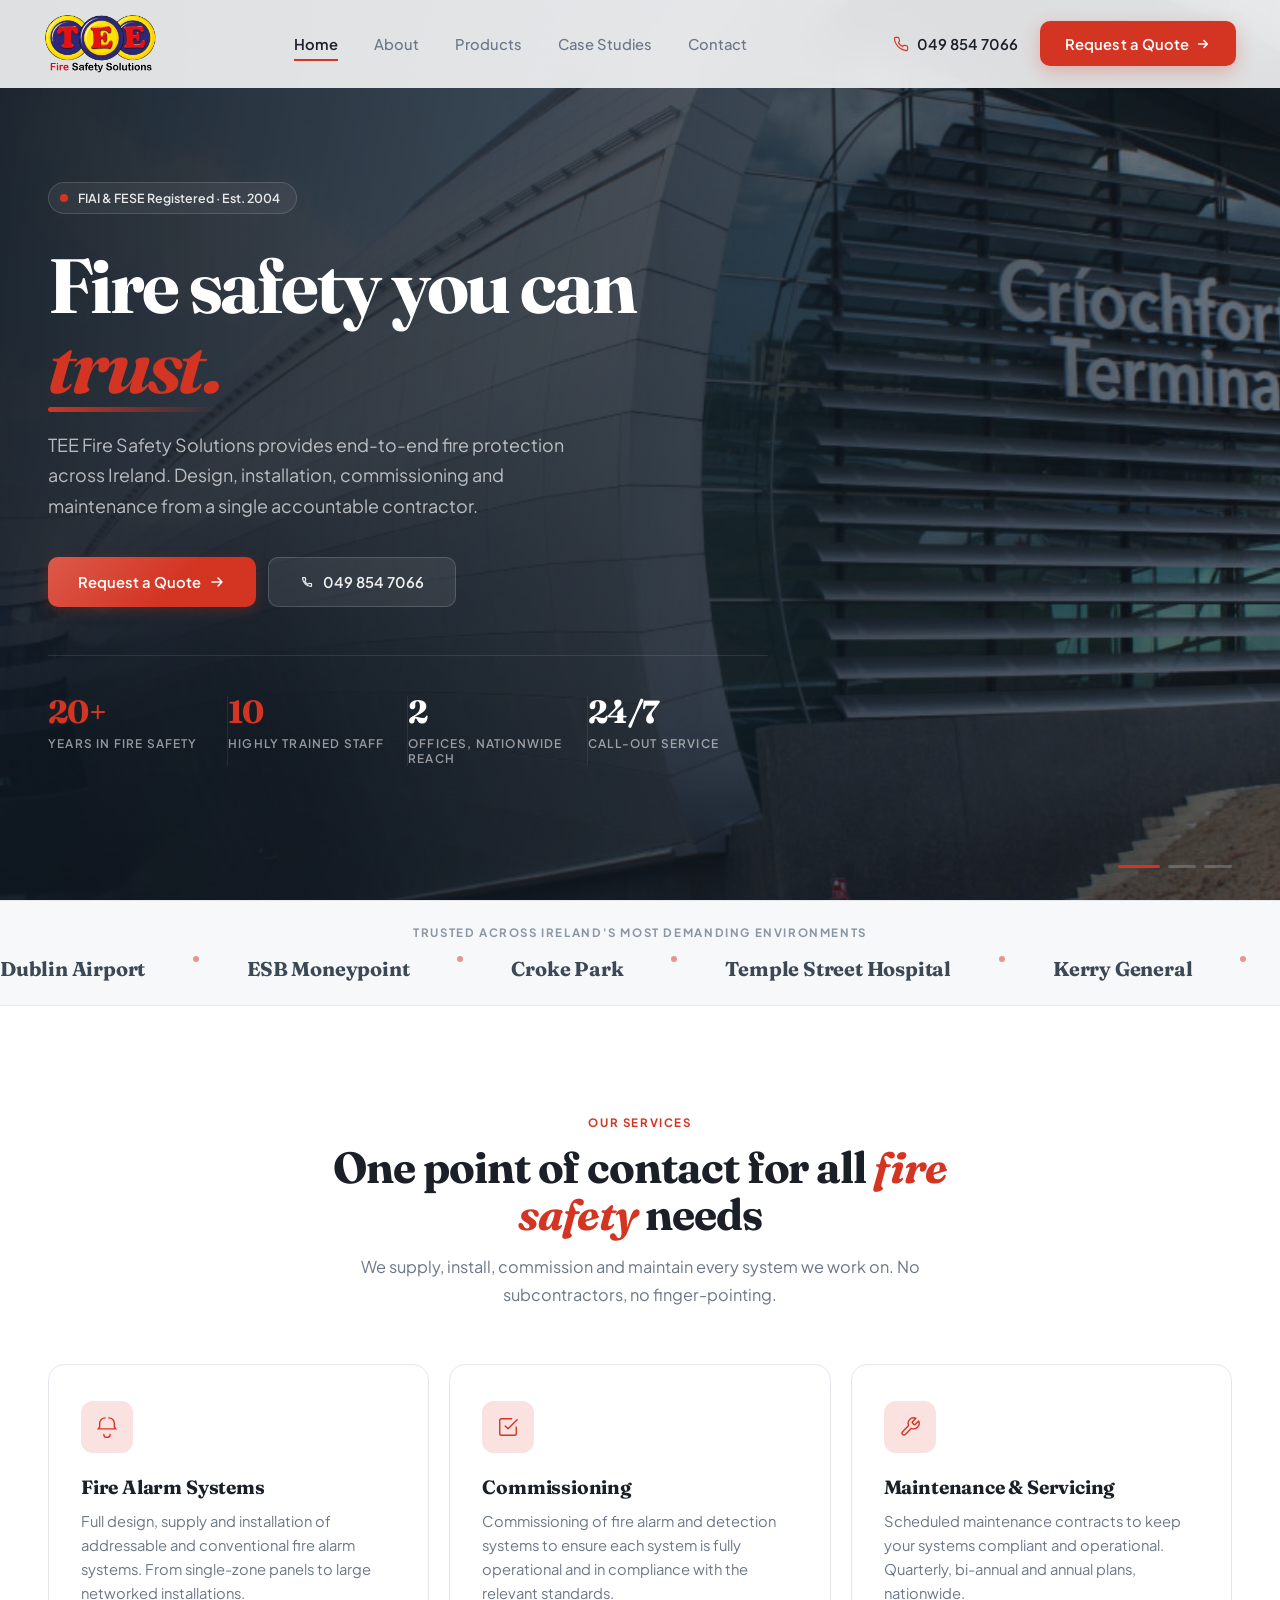
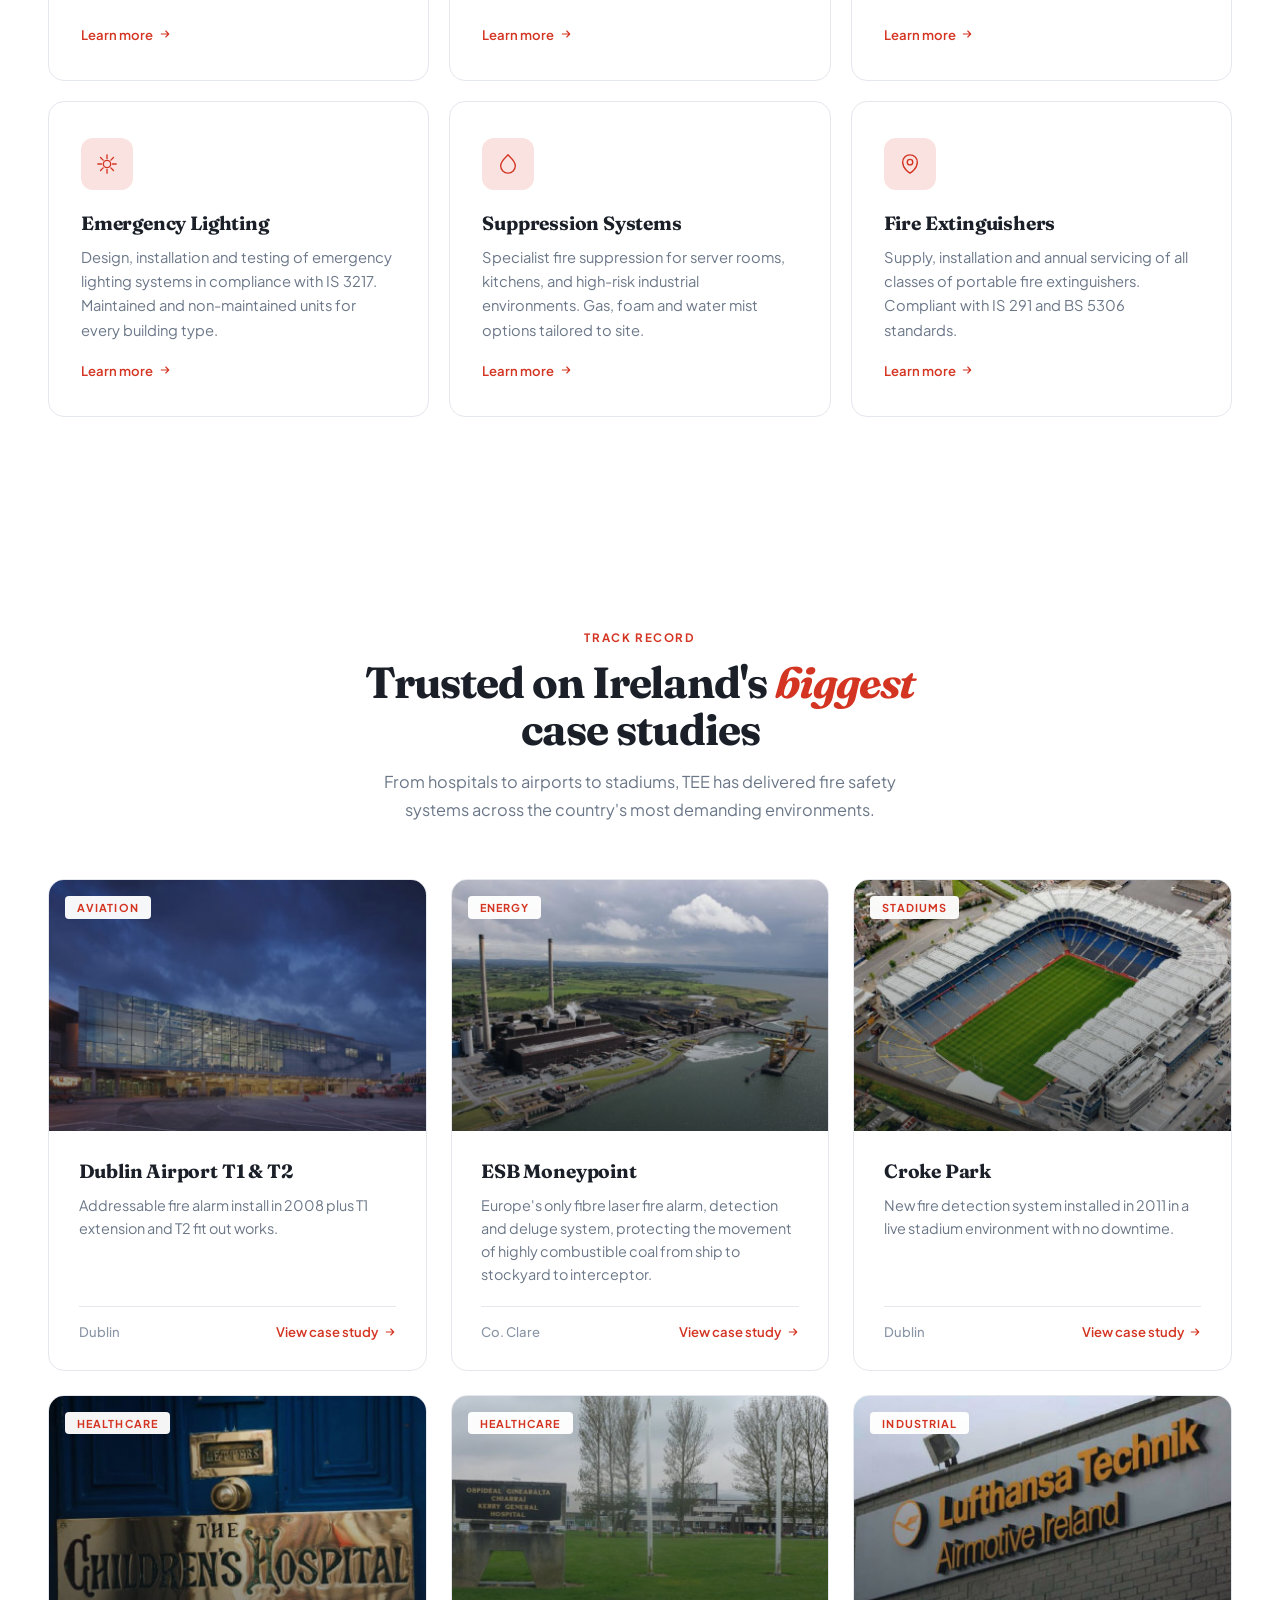
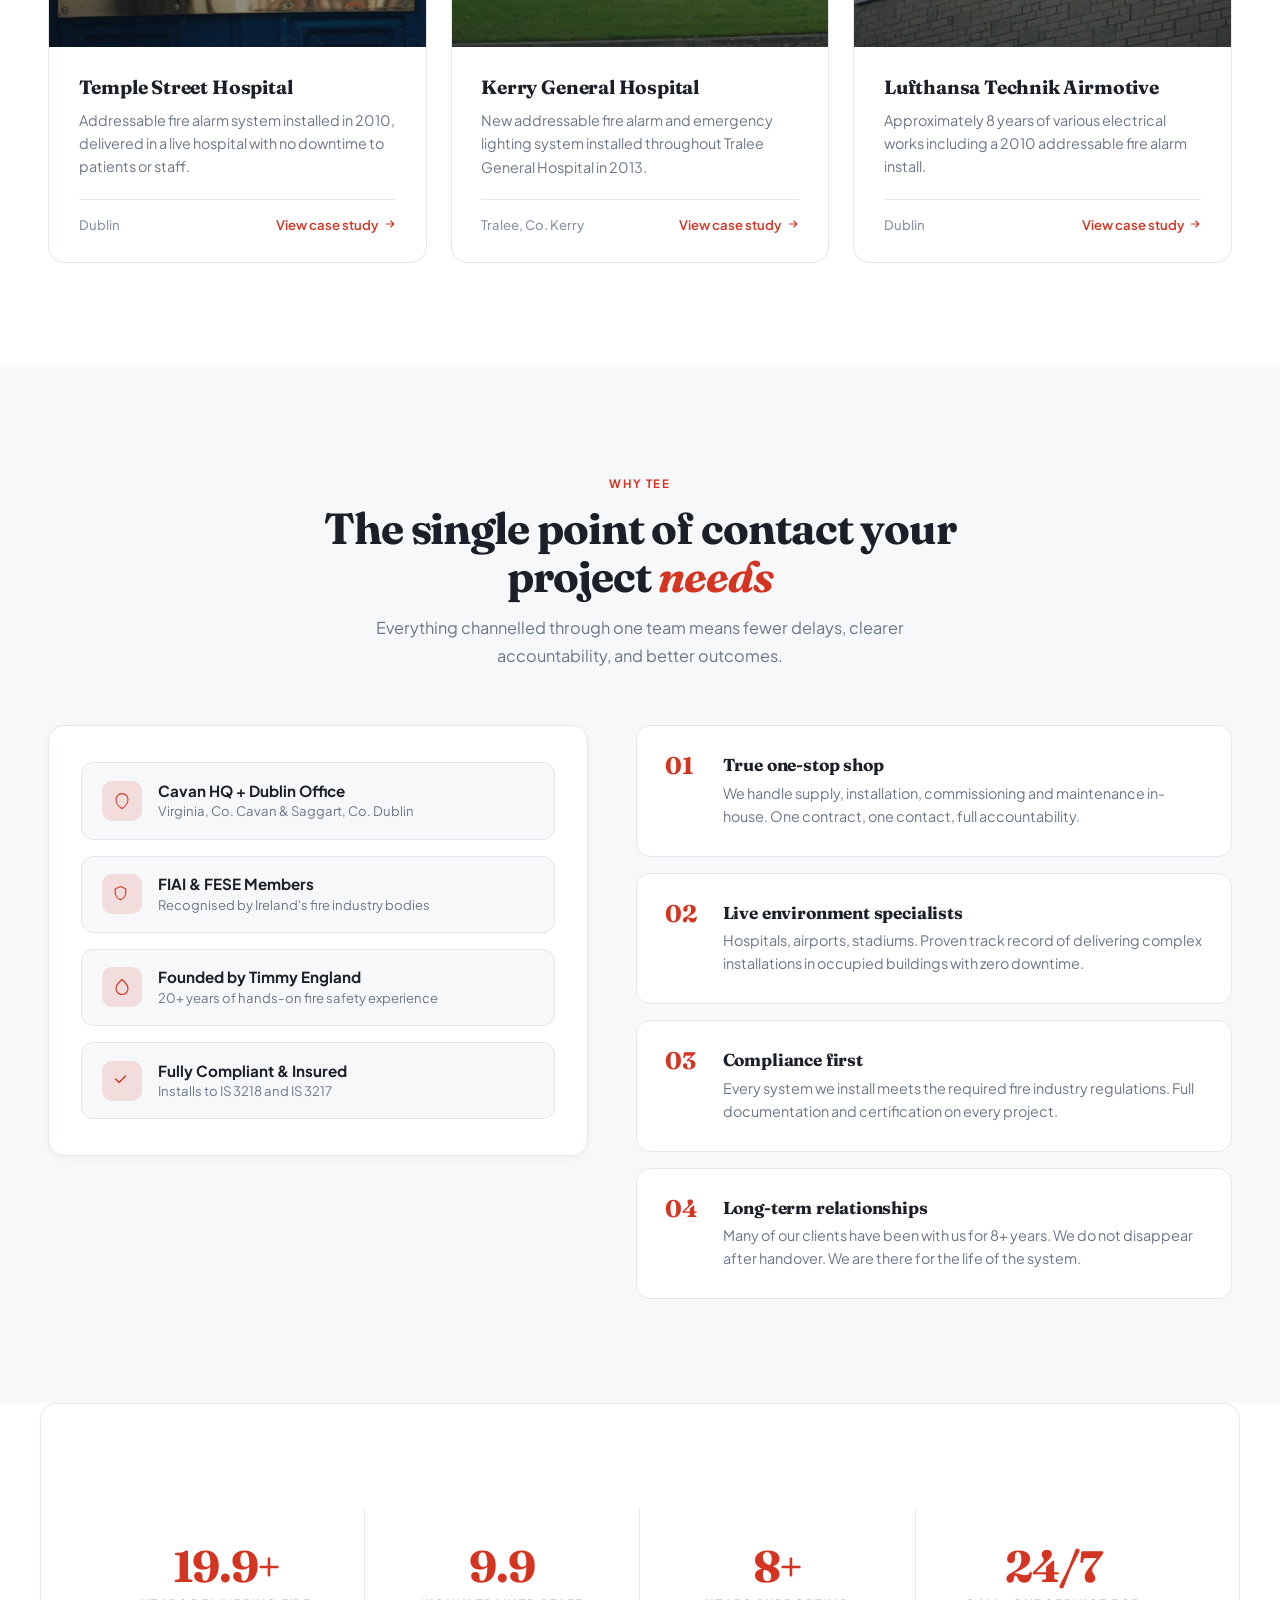
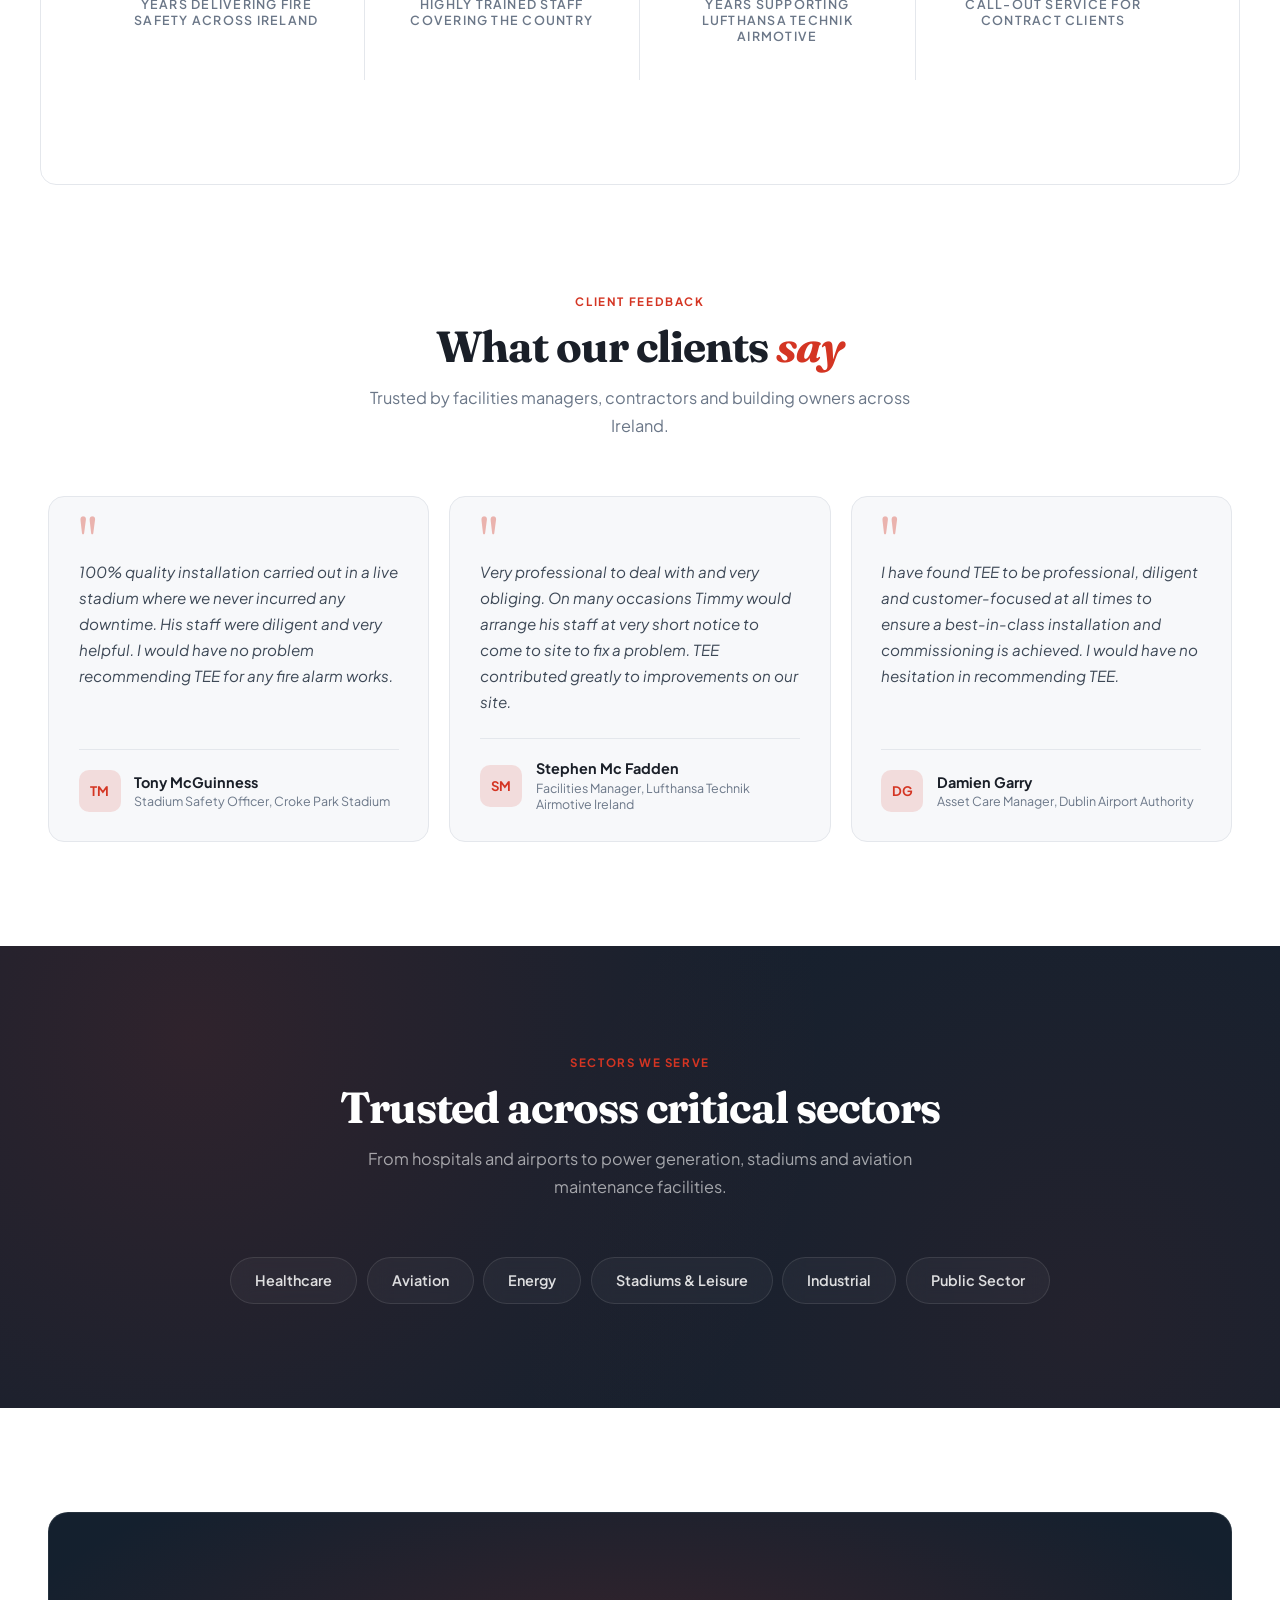
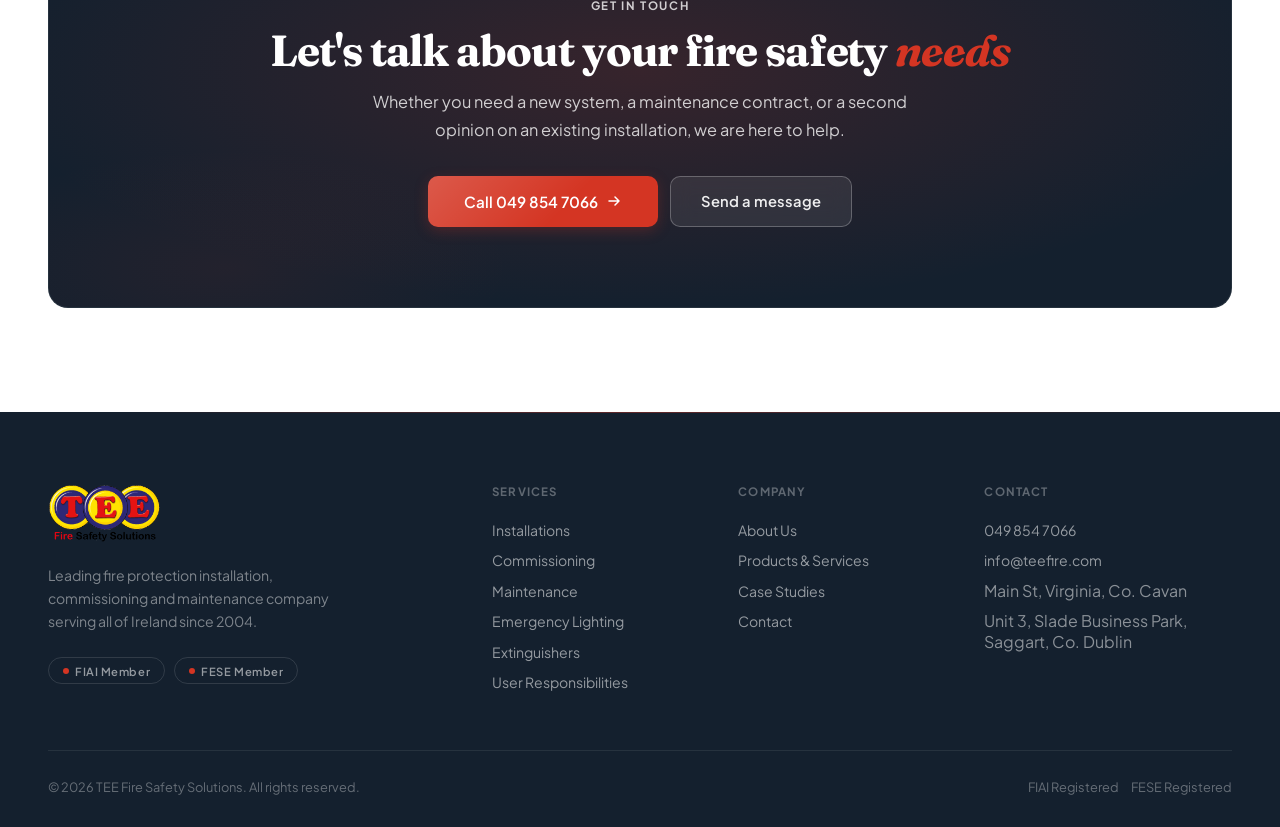
==== commit b948e32f: "Larger logo, restructured nav with phone+CTA, rename Projects to Case Studies, mobile polish" ====
--- a/index.html
+++ b/index.html
@@ -60,15 +60,25 @@
 <nav class="site-nav">
   <a href="index.html" class="logo" aria-label="TEE Fire Safety Solutions home">
     <div class="logo-icon"><img src="images/teelogo.png" alt="TEE Fire Safety Solutions"></div>
-    <span class="logo-text">Safety<br><small>Solutions</small></span>
+    <span class="logo-text">TEE Fire Safety Solutions</span>
   </a>
   <ul class="nav-links">
     <li><a href="index.html" class="active">Home</a></li>
     <li><a href="about.html">About</a></li>
     <li><a href="products.html">Products</a></li>
-    <li><a href="projects.html">Projects</a></li>
-    <li><a href="contact.html" class="nav-cta">Get in Touch</a></li>
+    <li><a href="projects.html">Case Studies</a></li>
+    <li><a href="contact.html">Contact</a></li>
   </ul>
+  <div class="nav-actions">
+    <a href="tel:0498547066" class="nav-phone" aria-label="Call us">
+      <svg width="16" height="16" viewBox="0 0 24 24" fill="none"><path d="M22 16.9v3a2 2 0 01-2.2 2 19.8 19.8 0 01-8.6-3.1 19.5 19.5 0 01-6-6 19.8 19.8 0 01-3.1-8.7A2 2 0 014.1 2h3a2 2 0 012 1.7c.1.9.3 1.9.6 2.8a2 2 0 01-.5 2.1L8 9.9a16 16 0 006 6l1.3-1.3a2 2 0 012.1-.5c.9.3 1.9.5 2.8.6a2 2 0 011.8 2z" stroke="currentColor" stroke-width="1.7" stroke-linecap="round" stroke-linejoin="round"/></svg>
+      049 854 7066
+    </a>
+    <a href="contact.html" class="nav-cta">
+      <span class="nav-cta-text-full">Request a Quote</span>
+      <svg width="14" height="14" viewBox="0 0 16 16" fill="none"><path d="M3 8h10M9 4l4 4-4 4" stroke="currentColor" stroke-width="1.8" stroke-linecap="round" stroke-linejoin="round"/></svg>
+    </a>
+  </div>
   <button class="nav-toggle" aria-label="Toggle menu" aria-expanded="false">
     <svg width="24" height="24" viewBox="0 0 24 24" fill="none" stroke="currentColor" stroke-width="2" stroke-linecap="round"><path d="M4 6h16M4 12h16M4 18h16"/></svg>
   </button>
@@ -212,7 +222,7 @@
 <section class="projects" id="projects">
   <div class="projects-header" data-reveal>
     <p class="section-label">Track Record</p>
-    <h2 class="section-title">Trusted on Ireland's <em>biggest</em> projects</h2>
+    <h2 class="section-title">Trusted on Ireland's <em>biggest</em> case studies</h2>
     <p class="section-desc">From hospitals to airports to stadiums, TEE has delivered fire safety systems across the country's most demanding environments.</p>
   </div>
 
@@ -533,7 +543,7 @@
       <ul>
         <li><a href="about.html">About Us</a></li>
         <li><a href="products.html">Products &amp; Services</a></li>
-        <li><a href="projects.html">Projects</a></li>
+        <li><a href="projects.html">Case Studies</a></li>
         <li><a href="contact.html">Contact</a></li>
       </ul>
     </div>
--- a/styles.css
+++ b/styles.css
@@ -77,29 +77,35 @@
   position: fixed;
   top: 0; left: 0; right: 0;
   z-index: 100;
-  padding: 0.9rem 3rem;
+  padding: 0.85rem 2.75rem;
   display: flex;
   align-items: center;
   justify-content: space-between;
+  gap: 2rem;
   backdrop-filter: blur(20px);
   -webkit-backdrop-filter: blur(20px);
-  background: rgba(255, 255, 255, 0.82);
+  background: rgba(255, 255, 255, 0.86);
   border-bottom: 1px solid transparent;
   transition: padding 0.25s ease, background 0.25s ease, border-color 0.25s ease, box-shadow 0.25s ease;
 }
 nav.site-nav.scrolled {
-  padding: 0.6rem 3rem;
-  background: rgba(255, 255, 255, 0.94);
+  padding: 0.6rem 2.75rem;
+  background: rgba(255, 255, 255, 0.96);
   border-bottom-color: var(--gray-100);
   box-shadow: 0 4px 20px rgba(15, 24, 34, 0.04);
 }
 
-.logo { display: flex; align-items: center; gap: 0.7rem; text-decoration: none; }
+.logo {
+  display: flex; align-items: center;
+  text-decoration: none;
+  flex-shrink: 0;
+}
 .logo-icon {
-  height: 42px;
+  height: 60px;
   width: auto;
   flex-shrink: 0;
-  display: flex; align-items: center; justify-content: center;
+  display: flex; align-items: center;
+  transition: height 0.25s ease;
 }
 .logo-icon img {
   height: 100%;
@@ -107,21 +113,19 @@
   display: block;
   object-fit: contain;
 }
-.logo-text {
-  font-weight: 700; font-size: 0.95rem; color: var(--gray-700);
-  letter-spacing: -0.005em; line-height: 1.15;
-}
-.logo-text small {
-  display: block; font-size: 0.6rem; font-weight: 600;
-  color: var(--gray-400); text-transform: uppercase;
-  letter-spacing: 0.14em; margin-top: 0.2rem;
-}
-nav.site-nav.scrolled .logo-icon { height: 38px; }
-
-.nav-links { display: flex; gap: 2rem; list-style: none; align-items: center; }
+nav.site-nav.scrolled .logo-icon { height: 50px; }
+
+/* legacy logo-text now hidden but kept for screen readers */
+.logo-text { display: none; }
+
+.nav-links {
+  display: flex; gap: 2.25rem;
+  list-style: none; align-items: center;
+  margin: 0 auto;
+}
 .nav-links a {
   position: relative;
-  font-size: 0.88rem; font-weight: 500;
+  font-size: 0.92rem; font-weight: 500;
   color: var(--gray-500); transition: color 0.2s;
   padding: 0.25rem 0;
 }
@@ -136,20 +140,42 @@
 .nav-links a:hover::after { transform: scaleX(1); }
 .nav-links a.active { color: var(--gray-900); font-weight: 600; }
 .nav-links a.active::after { transform: scaleX(1); }
-.nav-links a.nav-cta::after { display: none; }
+
+/* Right cluster: phone + CTA */
+.nav-actions {
+  display: flex; align-items: center; gap: 0.85rem;
+  flex-shrink: 0;
+}
+.nav-phone {
+  display: inline-flex; align-items: center; gap: 0.5rem;
+  font-size: 0.92rem; font-weight: 600;
+  color: var(--gray-900);
+  text-decoration: none;
+  padding: 0.4rem 0.5rem;
+  transition: color 0.2s;
+}
+.nav-phone svg { color: var(--fire); }
+.nav-phone:hover { color: var(--fire); }
 
 .nav-cta {
-  background: var(--fire) !important; color: var(--white) !important;
-  padding: 0.65rem 1.4rem; border-radius: 8px;
-  font-weight: 600; font-size: 0.85rem !important;
-  transition: background 0.2s, transform 0.2s, box-shadow 0.2s !important;
-  box-shadow: 0 4px 14px rgba(212, 53, 35, 0.25);
+  display: inline-flex; align-items: center; gap: 0.45rem;
+  background: var(--fire); color: var(--white);
+  padding: 0.85rem 1.6rem;
+  border-radius: 10px;
+  font-weight: 600; font-size: 0.92rem;
+  letter-spacing: 0.005em;
+  text-decoration: none;
+  transition: background 0.2s, transform 0.2s, box-shadow 0.2s;
+  box-shadow: 0 6px 18px rgba(212, 53, 35, 0.28);
+  white-space: nowrap;
 }
 .nav-cta:hover {
-  background: var(--fire-light) !important;
+  background: var(--fire-light);
   transform: translateY(-1px);
-  box-shadow: 0 6px 18px rgba(212, 53, 35, 0.33);
-}
+  box-shadow: 0 10px 22px rgba(212, 53, 35, 0.36);
+}
+.nav-cta:hover svg { transform: translateX(2px); }
+.nav-cta svg { transition: transform 0.2s; }
 
 .nav-toggle {
   display: none; background: none; border: none; cursor: pointer;
@@ -1124,39 +1150,76 @@
   .hero-stats { grid-template-columns: repeat(2, 1fr); gap: 1.25rem 0; }
   .hero-stat:nth-child(2) { border-right: none; }
 }
+@media (max-width: 1100px) {
+  nav.site-nav, nav.site-nav.scrolled { padding: 0.75rem 1.5rem; }
+  .nav-links { gap: 1.5rem; }
+  .nav-phone { display: none; }
+}
 @media (max-width: 900px) {
-  nav.site-nav, nav.site-nav.scrolled { padding: 0.75rem 1.25rem; }
+  nav.site-nav, nav.site-nav.scrolled { padding: 0.6rem 1.25rem; gap: 0.75rem; }
+  .logo-icon, nav.site-nav.scrolled .logo-icon { height: 48px; }
   .nav-links { display: none; }
+  .nav-actions { gap: 0.5rem; }
+  .nav-cta {
+    padding: 0.7rem 1.1rem;
+    font-size: 0.85rem;
+  }
+  .nav-cta-text-full { display: none; }
   .nav-toggle { display: block; }
   .nav-links.open {
     display: flex; flex-direction: column;
     position: absolute; top: 100%; left: 0; right: 0;
-    background: var(--white); padding: 1.5rem;
-    gap: 1rem; border-bottom: 1px solid var(--gray-100);
+    background: var(--white); padding: 1.5rem 1.25rem;
+    gap: 0.5rem; border-bottom: 1px solid var(--gray-100);
     box-shadow: 0 12px 28px rgba(15,24,34,0.1);
+    margin: 0;
   }
+  .nav-links.open a {
+    padding: 0.85rem 0.5rem;
+    font-size: 1rem;
+    border-bottom: 1px solid var(--gray-100);
+  }
+  .nav-links.open a:last-child { border-bottom: none; }
   .nav-links.open a::after { display: none; }
+  .nav-links.open .nav-phone {
+    display: inline-flex;
+    color: var(--fire);
+  }
   section { padding: 4rem 1.25rem; }
-  .hero { padding: 7rem 1.25rem 4rem; }
+  .hero { padding: 7rem 1.25rem 4rem; min-height: auto; }
   .hero h1 { font-size: clamp(2.25rem, 9vw, 3rem); }
   .hero-sub { font-size: 1rem; }
+  .hero-actions { flex-direction: column; align-items: stretch; gap: 0.75rem; }
+  .hero-actions .btn-primary,
+  .hero-actions .btn-secondary { justify-content: center; padding: 1rem 1.5rem; }
   .hero-indicators { right: 1.25rem; bottom: 1rem; }
   .page-hero { padding: 7rem 1.25rem 3rem; min-height: auto; }
   .marquee-head { padding: 0 1.25rem; }
   .services-grid, .project-grid, .testimonial-grid { grid-template-columns: 1fr; }
   .cta-banner { padding: 3rem 1.5rem; }
-  .stat-row { grid-template-columns: 1fr; }
-  .stat-cell { border-right: none !important; border-bottom: 1px solid var(--gray-100); }
+  .cta-banner .section-title { font-size: clamp(1.5rem, 6vw, 2rem); }
+  .cta-banner-actions { flex-direction: column; align-items: stretch; }
+  .cta-banner-actions a { justify-content: center; }
+  .stat-row { grid-template-columns: 1fr; padding: 0; }
+  .stat-cell {
+    border-right: none !important;
+    border-bottom: 1px solid var(--gray-100);
+    padding: 1.5rem 1.25rem;
+  }
   .stat-cell:last-child { border-bottom: none; }
-  .hero-stats { grid-template-columns: 1fr 1fr; }
-  .footer-inner { grid-template-columns: 1fr 1fr; }
-  .footer-bottom { flex-direction: column; gap: 0.75rem; text-align: center; }
+  .hero-stats { grid-template-columns: 1fr 1fr; gap: 1rem; }
+  .hero-stat { padding: 0.5rem 0; }
+  .footer-inner { grid-template-columns: 1fr 1fr; gap: 2rem; padding: 0 1.25rem; }
+  .footer-bottom { flex-direction: column; gap: 0.75rem; text-align: center; padding: 0 1.25rem; }
+  footer { padding: 3.5rem 0 2rem; }
 }
 @media (max-width: 480px) {
-  .hero-stats { grid-template-columns: 1fr; }
-  .hero-stat { border-right: none; padding-bottom: 1rem; border-bottom: 1px solid rgba(255,255,255,0.08); }
+  .logo-icon, nav.site-nav.scrolled .logo-icon { height: 42px; }
+  .hero-stats { grid-template-columns: 1fr; gap: 0.75rem; }
+  .hero-stat { border-right: none; padding-bottom: 1rem; border-bottom: 1px solid rgba(255,255,255,0.08); text-align: left; }
   .hero-stat:last-child { border-bottom: none; padding-bottom: 0; }
   .footer-inner { grid-template-columns: 1fr; }
+  .nav-cta { padding: 0.65rem 1rem; font-size: 0.8rem; }
 }
 
 /* =========================================================
